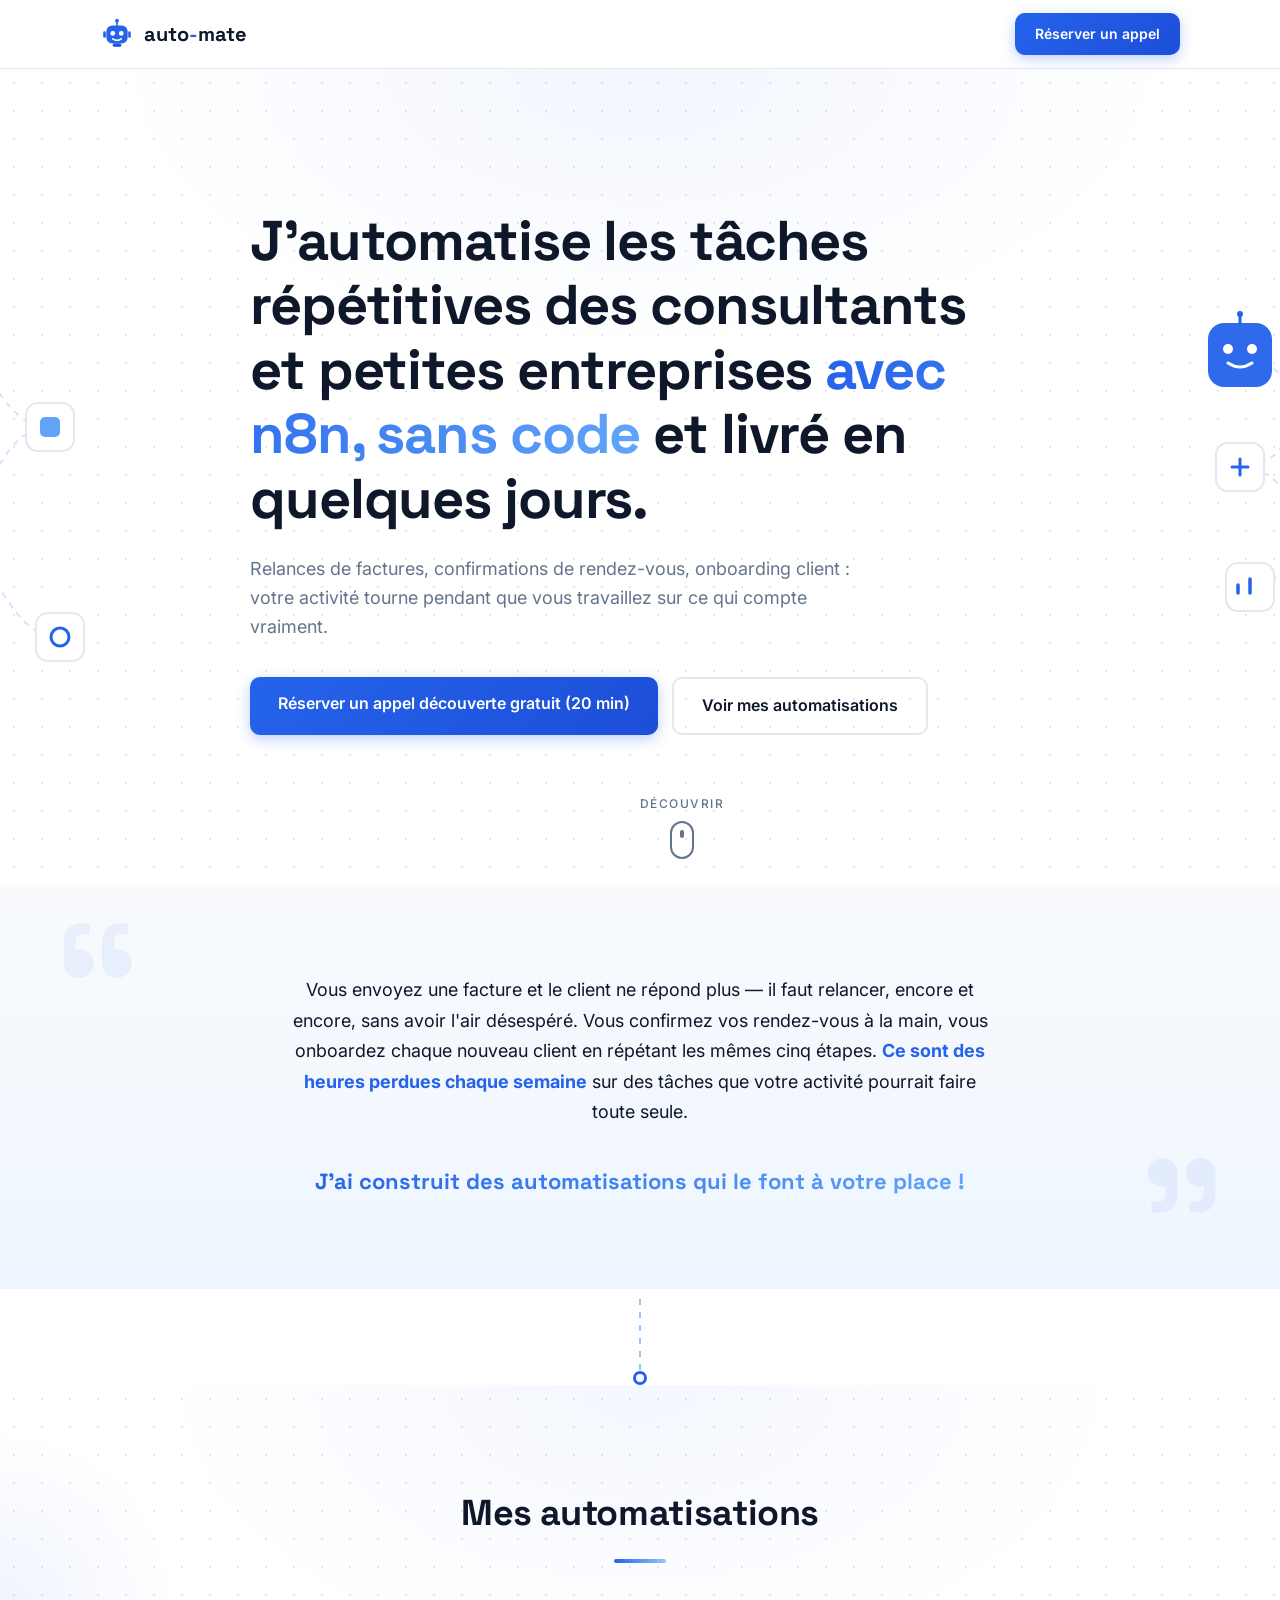
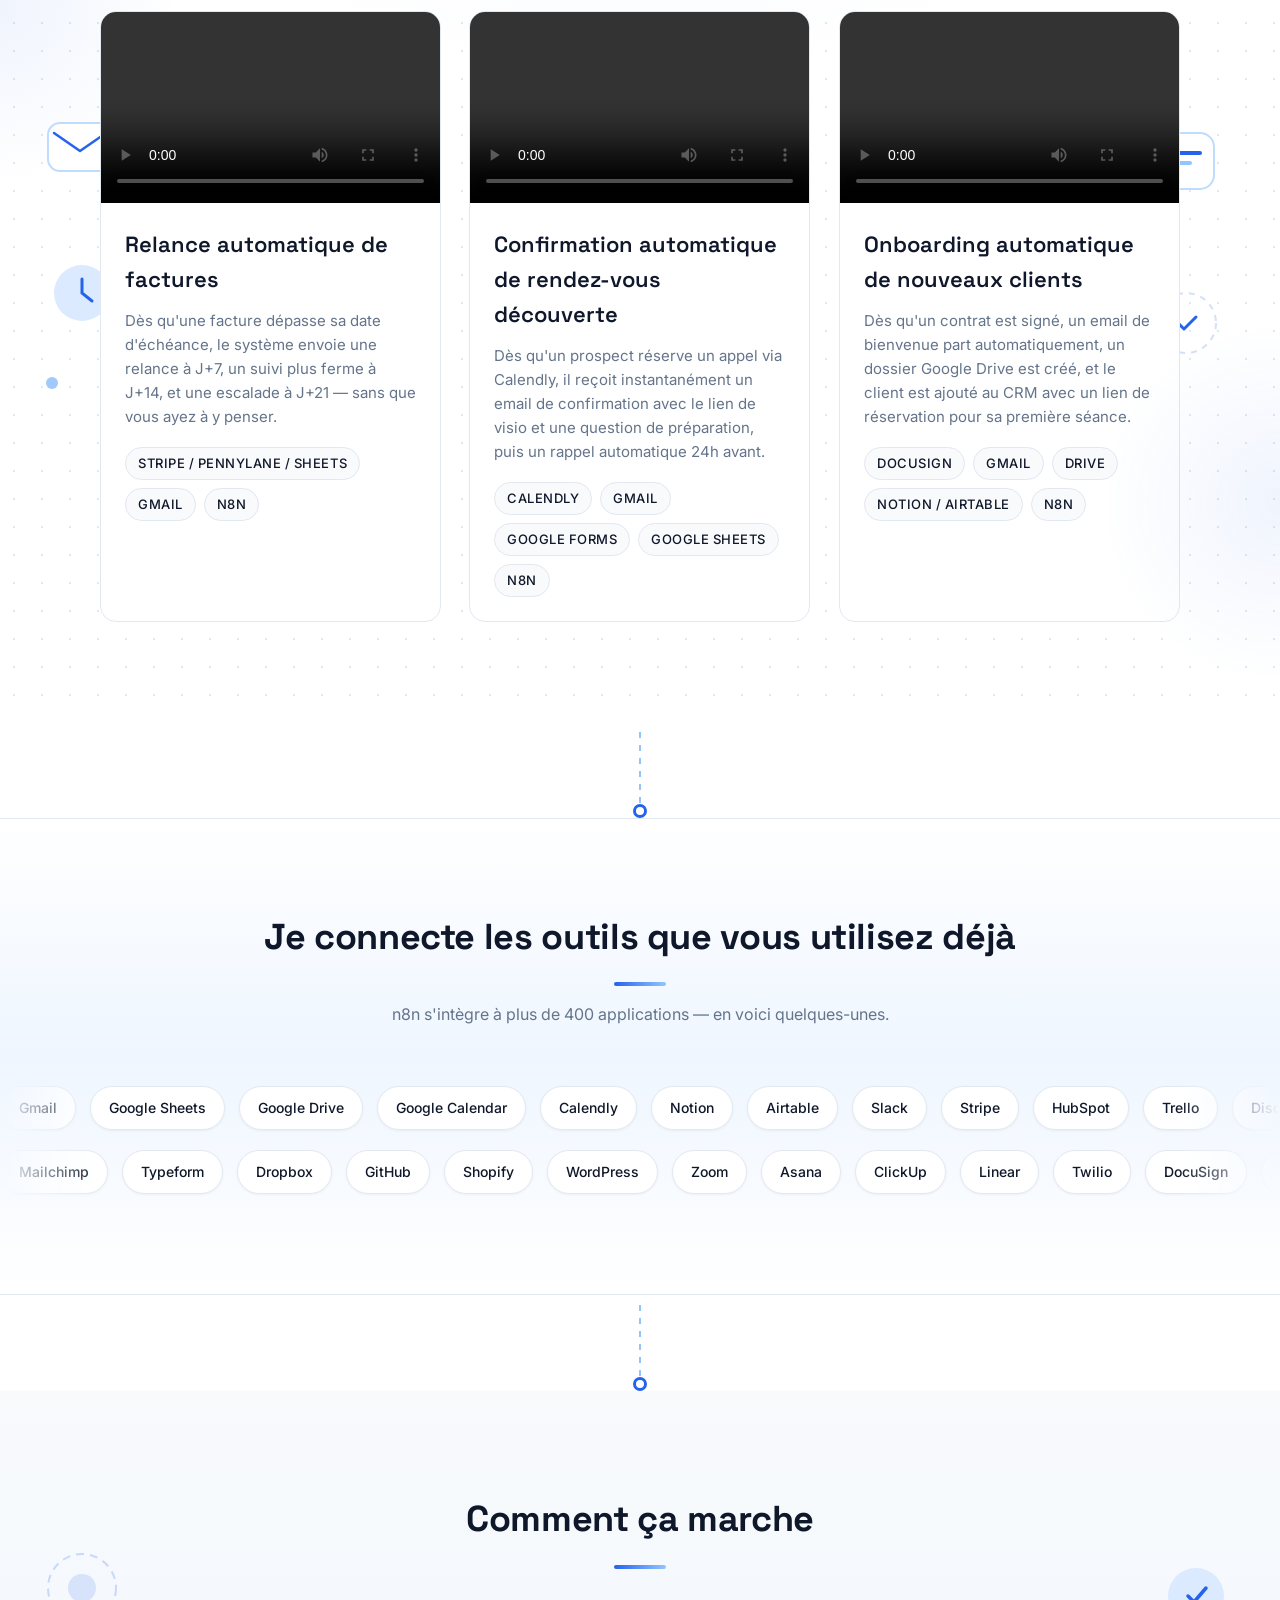
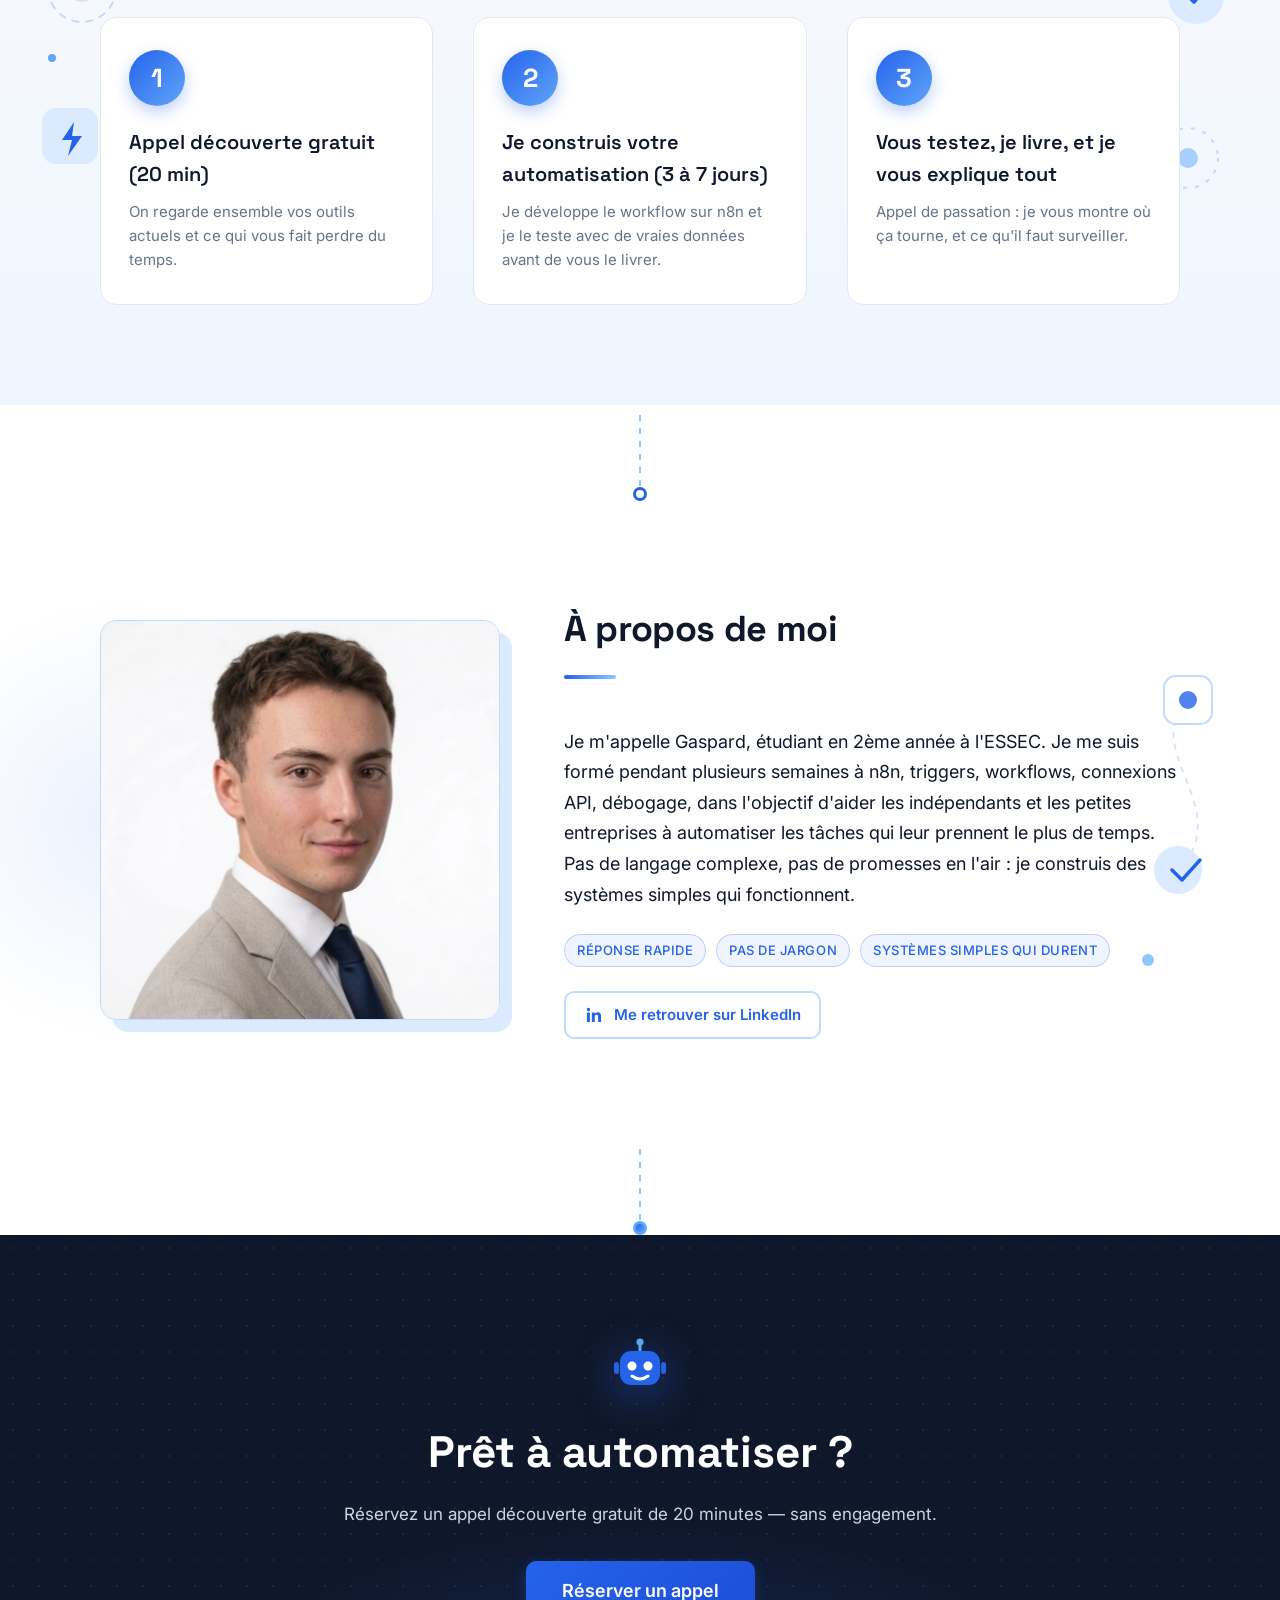
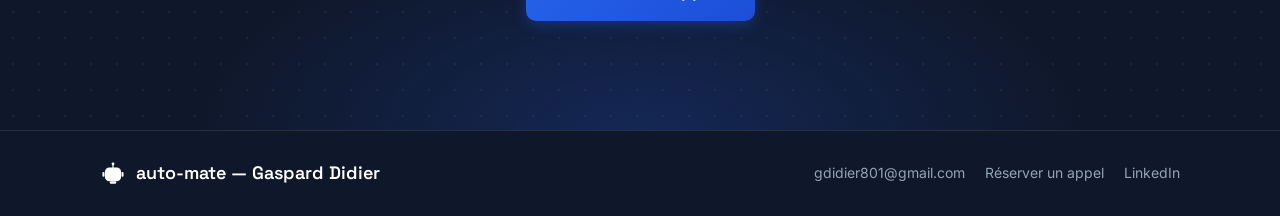
==== index.html @ 10918601 "Ajout photo de profil + activation du lien LinkedIn - Photo À propos : portrait converti en photo.jp" ====
<!DOCTYPE html>
<html lang="fr">
<head>
  <meta charset="UTF-8">
  <meta name="viewport" content="width=device-width, initial-scale=1.0">
  <title>Gaspard Didier — Automatisation n8n pour consultants et coachs indépendants</title>
  <meta name="description" content="J'automatise les tâches répétitives des consultants et coachs indépendants — avec n8n, sans code, livré en quelques jours.">

  <!-- Favicon : initiales GD sur fond bleu (SVG inline, remplacer par le vrai logo plus tard) -->
  <link rel="icon" href="assets/images/favicon.svg" type="image/svg+xml">

  <!-- Google Fonts : Space Grotesk (titres) + Inter (texte) -->
  <link rel="preconnect" href="https://fonts.googleapis.com">
  <link rel="preconnect" href="https://fonts.gstatic.com" crossorigin>
  <link href="https://fonts.googleapis.com/css2?family=Inter:wght@400;500;600&family=Space+Grotesk:wght@600;700&display=swap" rel="stylesheet">

  <link rel="stylesheet" href="css/style.css">
</head>
<body>

  <!-- Barre de progression du scroll -->
  <div class="scroll-progress" aria-hidden="true"></div>

  <!-- ===== NAV ===== -->
  <header class="nav">
    <div class="container nav__inner">
      <a href="#hero" class="nav__brand">
        <img src="assets/images/logo.svg" alt="" class="nav__logo" width="34" height="34">
        <span>auto<span class="accent">-</span>mate</span>
      </a>
      <a href="https://cal.com/gaspard-didier-aiuucr/appel-de-decouverte" class="btn btn--primary btn--small" target="_blank" rel="noopener">Réserver un appel</a>
    </div>
  </header>

  <main>
    <!-- ===== SECTION 1 — HERO ===== -->
    <section class="hero" id="hero">

      <!-- Décor latéral gauche : nœuds de workflow façon n8n -->
      <svg class="hero__decor hero__decor--left" viewBox="0 0 220 420" fill="none" aria-hidden="true">
        <path d="M40 60 C 110 60, 110 160, 170 160" stroke="#2563EB" stroke-opacity="0.18" stroke-width="2" stroke-dasharray="6 6" class="flow-line"/>
        <path d="M170 160 C 110 160, 110 270, 50 270" stroke="#2563EB" stroke-opacity="0.18" stroke-width="2" stroke-dasharray="6 6" class="flow-line"/>
        <path d="M50 270 C 120 270, 120 370, 180 370" stroke="#2563EB" stroke-opacity="0.18" stroke-width="2" stroke-dasharray="6 6" class="flow-line"/>
        <g class="float-slow"><rect x="16" y="36" width="48" height="48" rx="12" fill="#FFFFFF" stroke="#E2E8F0" stroke-width="2"/><circle cx="40" cy="60" r="9" fill="#2563EB" fill-opacity="0.85"/></g>
        <g class="float-mid"><rect x="146" y="136" width="48" height="48" rx="12" fill="#FFFFFF" stroke="#E2E8F0" stroke-width="2"/><rect x="160" y="150" width="20" height="20" rx="5" fill="#60A5FA"/></g>
        <g class="float-slow"><rect x="26" y="246" width="48" height="48" rx="12" fill="#FFFFFF" stroke="#E2E8F0" stroke-width="2"/><path d="M41 270 l7 7 l11 -13" stroke="#2563EB" stroke-width="3.5" stroke-linecap="round" stroke-linejoin="round" fill="none"/></g>
        <g class="float-mid"><rect x="156" y="346" width="48" height="48" rx="12" fill="#FFFFFF" stroke="#E2E8F0" stroke-width="2"/><circle cx="180" cy="370" r="9" fill="none" stroke="#2563EB" stroke-width="3"/></g>
      </svg>

      <!-- Décor latéral droit : robot + nœuds -->
      <svg class="hero__decor hero__decor--right" viewBox="0 0 220 420" fill="none" aria-hidden="true">
        <path d="M60 90 C 130 90, 130 200, 60 200" stroke="#2563EB" stroke-opacity="0.18" stroke-width="2" stroke-dasharray="6 6" class="flow-line"/>
        <path d="M60 200 C 130 200, 130 320, 70 320" stroke="#2563EB" stroke-opacity="0.18" stroke-width="2" stroke-dasharray="6 6" class="flow-line"/>
        <g class="float-mid">
          <rect x="28" y="56" width="64" height="64" rx="16" fill="#2563EB" fill-opacity="0.95"/>
          <line x1="60" y1="50" x2="60" y2="56" stroke="#2563EB" stroke-width="3" stroke-linecap="round"/>
          <circle cx="60" cy="47" r="3" fill="#2563EB"/>
          <circle cx="48" cy="82" r="5" fill="#FFFFFF"/>
          <circle cx="72" cy="82" r="5" fill="#FFFFFF"/>
          <path d="M48 96 Q60 104 72 96" stroke="#FFFFFF" stroke-width="3" stroke-linecap="round" fill="none"/>
        </g>
        <g class="float-slow"><rect x="36" y="176" width="48" height="48" rx="12" fill="#FFFFFF" stroke="#E2E8F0" stroke-width="2"/><path d="M52 200 h16 M60 192 v16" stroke="#2563EB" stroke-width="3" stroke-linecap="round"/></g>
        <g class="float-mid"><rect x="46" y="296" width="48" height="48" rx="12" fill="#FFFFFF" stroke="#E2E8F0" stroke-width="2"/><path d="M58 326 v-8 m12 8 v-14" stroke="#2563EB" stroke-width="3.5" stroke-linecap="round"/></g>
      </svg>

      <div class="container hero__inner">
        <h1 class="hero__title reveal">J'automatise les tâches répétitives des consultants et petites entreprises <span class="accent">avec n8n, sans code</span> et livré en quelques jours.</h1>
        <p class="hero__subtitle reveal delay-1">Relances de factures, confirmations de rendez-vous, onboarding client : votre activité tourne pendant que vous travaillez sur ce qui compte vraiment.</p>
        <div class="hero__actions reveal delay-2">
          <a href="https://cal.com/gaspard-didier-aiuucr/appel-de-decouverte" class="btn btn--primary btn--shine" target="_blank" rel="noopener">Réserver un appel découverte gratuit (20 min)</a>
          <a href="#automatisations" class="btn btn--outline">Voir mes automatisations</a>
        </div>
      </div>

      <!-- Indicateur de scroll : invite à descendre -->
      <a href="#probleme" class="scroll-hint reveal delay-3" aria-label="Descendre">
        <span class="scroll-hint__text">Découvrir</span>
        <span class="scroll-hint__mouse"><span class="scroll-hint__wheel"></span></span>
      </a>
    </section>

    <!-- ===== SECTION 2 — LE PROBLÈME ===== -->
    <section class="problem" id="probleme">
      <div class="container">
        <p class="problem__text reveal">Vous envoyez une facture et le client ne répond plus — il faut relancer, encore et encore, sans avoir l'air désespéré. Vous confirmez vos rendez-vous à la main, vous onboardez chaque nouveau client en répétant les mêmes cinq étapes. <strong>Ce sont des heures perdues chaque semaine</strong> sur des tâches que votre activité pourrait faire toute seule.</p>
        <p class="problem__punch reveal delay-1">J'ai construit des automatisations qui le font à votre place !</p>
      </div>
    </section>

    <!-- Connecteur de parcours : fil animé entre les sections -->
    <div class="connector" aria-hidden="true">
      <span class="connector__line"></span>
      <span class="connector__node"></span>
    </div>

    <!-- ===== SECTION 3 — MES AUTOMATISATIONS ===== -->
    <section class="automations" id="automatisations">

      <!-- Décor latéral : enveloppe et horloge flottantes -->
      <svg class="side-decor side-decor--left" viewBox="0 0 160 360" fill="none" aria-hidden="true">
        <g class="float-slow">
          <rect x="36" y="50" width="64" height="48" rx="12" fill="#FFFFFF" stroke="#BFDBFE" stroke-width="2"/>
          <path d="M42 60 l26 18 26 -18" stroke="#2563EB" stroke-width="2.5" stroke-linecap="round" stroke-linejoin="round" fill="none"/>
        </g>
        <g class="float-mid">
          <circle cx="70" cy="220" r="28" fill="#DBEAFE"/>
          <path d="M70 206 v14 l10 8" stroke="#2563EB" stroke-width="3" stroke-linecap="round" fill="none"/>
        </g>
        <circle cx="120" cy="140" r="5" fill="#93C5FD" class="float-mid"/>
        <circle cx="40" cy="310" r="6" fill="#60A5FA" fill-opacity="0.6" class="float-slow"/>
      </svg>
      <svg class="side-decor side-decor--right" viewBox="0 0 160 360" fill="none" aria-hidden="true">
        <g class="float-mid">
          <rect x="50" y="60" width="56" height="56" rx="14" fill="#FFFFFF" stroke="#BFDBFE" stroke-width="2"/>
          <rect x="62" y="78" width="32" height="4" rx="2" fill="#2563EB"/>
          <rect x="62" y="88" width="22" height="4" rx="2" fill="#93C5FD"/>
        </g>
        <g class="float-slow">
          <circle cx="78" cy="250" r="30" stroke="#2563EB" stroke-opacity="0.2" stroke-width="2" stroke-dasharray="6 6"/>
          <path d="M70 250 l6 6 l12 -12" stroke="#2563EB" stroke-width="3" stroke-linecap="round" stroke-linejoin="round" fill="none"/>
        </g>
        <circle cx="40" cy="150" r="4" fill="#60A5FA" class="float-slow"/>
      </svg>

      <div class="container">
        <h2 class="section-title reveal">Mes automatisations</h2>
        <div class="cards">

          <article class="card reveal">
            <!-- PLACEHOLDER VIDÉO : remplacer facture-relance.mp4 par ta vraie vidéo (export CapCut compressé, < 50 Mo) -->
            <video class="card__video" controls preload="metadata" playsinline>
              <source src="assets/videos/facture-relance.mp4" type="video/mp4">
              Votre navigateur ne supporte pas la vidéo.
            </video>
            <div class="card__body">
              <h3 class="card__title">Relance automatique de factures</h3>
              <p class="card__desc">Dès qu'une facture dépasse sa date d'échéance, le système envoie une relance à J+7, un suivi plus ferme à J+14, et une escalade à J+21 — sans que vous ayez à y penser.</p>
              <div class="card__badges">
                <span class="badge">Stripe / Pennylane / Sheets</span>
                <span class="badge">Gmail</span>
                <span class="badge">n8n</span>
              </div>
            </div>
          </article>

          <article class="card reveal">
            <!-- PLACEHOLDER VIDÉO : remplacer rdv-confirmation.mp4 par ta vraie vidéo -->
            <video class="card__video" controls preload="metadata" playsinline>
              <source src="assets/videos/rdv-confirmation.mp4" type="video/mp4">
              Votre navigateur ne supporte pas la vidéo.
            </video>
            <div class="card__body">
              <h3 class="card__title">Confirmation automatique de rendez-vous découverte</h3>
              <p class="card__desc">Dès qu'un prospect réserve un appel via Calendly, il reçoit instantanément un email de confirmation avec le lien de visio et une question de préparation, puis un rappel automatique 24h avant.</p>
              <div class="card__badges">
                <span class="badge">Calendly</span>
                <span class="badge">Gmail</span>
                <span class="badge">Google Forms</span>
                <span class="badge">Google Sheets</span>
                <span class="badge">n8n</span>
              </div>
            </div>
          </article>

          <article class="card reveal">
            <!-- PLACEHOLDER VIDÉO : remplacer onboarding.mp4 par ta vraie vidéo -->
            <video class="card__video" controls preload="metadata" playsinline>
              <source src="assets/videos/onboarding.mp4" type="video/mp4">
              Votre navigateur ne supporte pas la vidéo.
            </video>
            <div class="card__body">
              <h3 class="card__title">Onboarding automatique de nouveaux clients</h3>
              <p class="card__desc">Dès qu'un contrat est signé, un email de bienvenue part automatiquement, un dossier Google Drive est créé, et le client est ajouté au CRM avec un lien de réservation pour sa première séance.</p>
              <div class="card__badges">
                <span class="badge">Docusign</span>
                <span class="badge">Gmail</span>
                <span class="badge">Drive</span>
                <span class="badge">Notion / Airtable</span>
                <span class="badge">n8n</span>
              </div>
            </div>
          </article>

        </div>
      </div>
    </section>

    <div class="connector" aria-hidden="true">
      <span class="connector__line"></span>
      <span class="connector__node"></span>
    </div>

    <!-- ===== INTÉGRATIONS — marquee défilant des connexions n8n ===== -->
    <section class="integrations" id="integrations">
      <div class="container">
        <h2 class="section-title reveal">Je connecte les outils que vous utilisez déjà</h2>
        <p class="integrations__sub reveal">n8n s'intègre à plus de 400 applications — en voici quelques-unes.</p>
      </div>
      <div class="marquee reveal" aria-hidden="true">
        <div class="marquee__track">
          <!-- Liste dupliquée 2x pour la boucle infinie -->
          <span class="badge badge--app"><img src="https://cdn.simpleicons.org/gmail" alt="" loading="lazy" onerror="this.remove()">Gmail</span>
          <span class="badge badge--app"><img src="https://cdn.simpleicons.org/googlesheets" alt="" loading="lazy" onerror="this.remove()">Google Sheets</span>
          <span class="badge badge--app"><img src="https://cdn.simpleicons.org/googledrive" alt="" loading="lazy" onerror="this.remove()">Google Drive</span>
          <span class="badge badge--app"><img src="https://cdn.simpleicons.org/googlecalendar" alt="" loading="lazy" onerror="this.remove()">Google Calendar</span>
          <span class="badge badge--app"><img src="https://cdn.simpleicons.org/calendly" alt="" loading="lazy" onerror="this.remove()">Calendly</span>
          <span class="badge badge--app"><img src="https://cdn.simpleicons.org/notion" alt="" loading="lazy" onerror="this.remove()">Notion</span>
          <span class="badge badge--app"><img src="https://cdn.simpleicons.org/airtable" alt="" loading="lazy" onerror="this.remove()">Airtable</span>
          <span class="badge badge--app"><img src="https://cdn.simpleicons.org/slack" alt="" loading="lazy" onerror="this.remove()">Slack</span>
          <span class="badge badge--app"><img src="https://cdn.simpleicons.org/stripe" alt="" loading="lazy" onerror="this.remove()">Stripe</span>
          <span class="badge badge--app"><img src="https://cdn.simpleicons.org/hubspot" alt="" loading="lazy" onerror="this.remove()">HubSpot</span>
          <span class="badge badge--app"><img src="https://cdn.simpleicons.org/trello" alt="" loading="lazy" onerror="this.remove()">Trello</span>
          <span class="badge badge--app"><img src="https://cdn.simpleicons.org/discord" alt="" loading="lazy" onerror="this.remove()">Discord</span>
          <span class="badge badge--app"><img src="https://cdn.simpleicons.org/telegram" alt="" loading="lazy" onerror="this.remove()">Telegram</span>
          <span class="badge badge--app"><img src="https://cdn.simpleicons.org/whatsapp" alt="" loading="lazy" onerror="this.remove()">WhatsApp</span>
          <span class="badge badge--app"><img src="https://cdn.simpleicons.org/openai" alt="" loading="lazy" onerror="this.remove()">OpenAI</span>
          <span class="badge badge--app"><img src="https://cdn.simpleicons.org/gmail" alt="" loading="lazy" onerror="this.remove()">Gmail</span>
          <span class="badge badge--app"><img src="https://cdn.simpleicons.org/googlesheets" alt="" loading="lazy" onerror="this.remove()">Google Sheets</span>
          <span class="badge badge--app"><img src="https://cdn.simpleicons.org/googledrive" alt="" loading="lazy" onerror="this.remove()">Google Drive</span>
          <span class="badge badge--app"><img src="https://cdn.simpleicons.org/googlecalendar" alt="" loading="lazy" onerror="this.remove()">Google Calendar</span>
          <span class="badge badge--app"><img src="https://cdn.simpleicons.org/calendly" alt="" loading="lazy" onerror="this.remove()">Calendly</span>
          <span class="badge badge--app"><img src="https://cdn.simpleicons.org/notion" alt="" loading="lazy" onerror="this.remove()">Notion</span>
          <span class="badge badge--app"><img src="https://cdn.simpleicons.org/airtable" alt="" loading="lazy" onerror="this.remove()">Airtable</span>
          <span class="badge badge--app"><img src="https://cdn.simpleicons.org/slack" alt="" loading="lazy" onerror="this.remove()">Slack</span>
          <span class="badge badge--app"><img src="https://cdn.simpleicons.org/stripe" alt="" loading="lazy" onerror="this.remove()">Stripe</span>
          <span class="badge badge--app"><img src="https://cdn.simpleicons.org/hubspot" alt="" loading="lazy" onerror="this.remove()">HubSpot</span>
          <span class="badge badge--app"><img src="https://cdn.simpleicons.org/trello" alt="" loading="lazy" onerror="this.remove()">Trello</span>
          <span class="badge badge--app"><img src="https://cdn.simpleicons.org/discord" alt="" loading="lazy" onerror="this.remove()">Discord</span>
          <span class="badge badge--app"><img src="https://cdn.simpleicons.org/telegram" alt="" loading="lazy" onerror="this.remove()">Telegram</span>
          <span class="badge badge--app"><img src="https://cdn.simpleicons.org/whatsapp" alt="" loading="lazy" onerror="this.remove()">WhatsApp</span>
          <span class="badge badge--app"><img src="https://cdn.simpleicons.org/openai" alt="" loading="lazy" onerror="this.remove()">OpenAI</span>
        </div>
      </div>
      <div class="marquee marquee--reverse reveal" aria-hidden="true">
        <div class="marquee__track">
          <span class="badge badge--app"><img src="https://cdn.simpleicons.org/mailchimp" alt="" loading="lazy" onerror="this.remove()">Mailchimp</span>
          <span class="badge badge--app"><img src="https://cdn.simpleicons.org/typeform" alt="" loading="lazy" onerror="this.remove()">Typeform</span>
          <span class="badge badge--app"><img src="https://cdn.simpleicons.org/dropbox" alt="" loading="lazy" onerror="this.remove()">Dropbox</span>
          <span class="badge badge--app"><img src="https://cdn.simpleicons.org/github" alt="" loading="lazy" onerror="this.remove()">GitHub</span>
          <span class="badge badge--app"><img src="https://cdn.simpleicons.org/shopify" alt="" loading="lazy" onerror="this.remove()">Shopify</span>
          <span class="badge badge--app"><img src="https://cdn.simpleicons.org/wordpress" alt="" loading="lazy" onerror="this.remove()">WordPress</span>
          <span class="badge badge--app"><img src="https://cdn.simpleicons.org/zoom" alt="" loading="lazy" onerror="this.remove()">Zoom</span>
          <span class="badge badge--app"><img src="https://cdn.simpleicons.org/asana" alt="" loading="lazy" onerror="this.remove()">Asana</span>
          <span class="badge badge--app"><img src="https://cdn.simpleicons.org/clickup" alt="" loading="lazy" onerror="this.remove()">ClickUp</span>
          <span class="badge badge--app"><img src="https://cdn.simpleicons.org/linear" alt="" loading="lazy" onerror="this.remove()">Linear</span>
          <span class="badge badge--app"><img src="https://cdn.simpleicons.org/twilio" alt="" loading="lazy" onerror="this.remove()">Twilio</span>
          <span class="badge badge--app"><img src="https://cdn.simpleicons.org/docusign" alt="" loading="lazy" onerror="this.remove()">DocuSign</span>
          <span class="badge badge--app"><img src="https://cdn.simpleicons.org/webflow" alt="" loading="lazy" onerror="this.remove()">Webflow</span>
          <span class="badge badge--app"><img src="https://cdn.simpleicons.org/zapier" alt="" loading="lazy" onerror="this.remove()">Zapier</span>
          <span class="badge badge--app"><img src="https://cdn.simpleicons.org/n8n" alt="" loading="lazy" onerror="this.remove()">n8n</span>
          <span class="badge badge--app"><img src="https://cdn.simpleicons.org/mailchimp" alt="" loading="lazy" onerror="this.remove()">Mailchimp</span>
          <span class="badge badge--app"><img src="https://cdn.simpleicons.org/typeform" alt="" loading="lazy" onerror="this.remove()">Typeform</span>
          <span class="badge badge--app"><img src="https://cdn.simpleicons.org/dropbox" alt="" loading="lazy" onerror="this.remove()">Dropbox</span>
          <span class="badge badge--app"><img src="https://cdn.simpleicons.org/github" alt="" loading="lazy" onerror="this.remove()">GitHub</span>
          <span class="badge badge--app"><img src="https://cdn.simpleicons.org/shopify" alt="" loading="lazy" onerror="this.remove()">Shopify</span>
          <span class="badge badge--app"><img src="https://cdn.simpleicons.org/wordpress" alt="" loading="lazy" onerror="this.remove()">WordPress</span>
          <span class="badge badge--app"><img src="https://cdn.simpleicons.org/zoom" alt="" loading="lazy" onerror="this.remove()">Zoom</span>
          <span class="badge badge--app"><img src="https://cdn.simpleicons.org/asana" alt="" loading="lazy" onerror="this.remove()">Asana</span>
          <span class="badge badge--app"><img src="https://cdn.simpleicons.org/clickup" alt="" loading="lazy" onerror="this.remove()">ClickUp</span>
          <span class="badge badge--app"><img src="https://cdn.simpleicons.org/linear" alt="" loading="lazy" onerror="this.remove()">Linear</span>
          <span class="badge badge--app"><img src="https://cdn.simpleicons.org/twilio" alt="" loading="lazy" onerror="this.remove()">Twilio</span>
          <span class="badge badge--app"><img src="https://cdn.simpleicons.org/docusign" alt="" loading="lazy" onerror="this.remove()">DocuSign</span>
          <span class="badge badge--app"><img src="https://cdn.simpleicons.org/webflow" alt="" loading="lazy" onerror="this.remove()">Webflow</span>
          <span class="badge badge--app"><img src="https://cdn.simpleicons.org/zapier" alt="" loading="lazy" onerror="this.remove()">Zapier</span>
          <span class="badge badge--app"><img src="https://cdn.simpleicons.org/n8n" alt="" loading="lazy" onerror="this.remove()">n8n</span>
        </div>
      </div>
    </section>

    <div class="connector" aria-hidden="true">
      <span class="connector__line"></span>
      <span class="connector__node"></span>
    </div>

    <!-- ===== SECTION 4 — COMMENT ÇA MARCHE ===== -->
    <section class="process" id="process">

      <!-- Décor latéral : engrenages et éclair flottants -->
      <svg class="side-decor side-decor--left" viewBox="0 0 160 360" fill="none" aria-hidden="true">
        <g class="float-slow">
          <circle cx="70" cy="70" r="34" stroke="#2563EB" stroke-opacity="0.22" stroke-width="2" stroke-dasharray="8 6"/>
          <circle cx="70" cy="70" r="14" fill="#2563EB" fill-opacity="0.14"/>
        </g>
        <g class="float-mid">
          <rect x="30" y="190" width="56" height="56" rx="14" fill="#DBEAFE"/>
          <path d="M62 204 l-12 18 h10 l-4 16 14 -20 h-10 z" fill="#2563EB"/>
        </g>
        <circle cx="120" cy="320" r="6" fill="#93C5FD" class="float-slow"/>
        <circle cx="40" cy="140" r="4" fill="#60A5FA" class="float-mid"/>
      </svg>
      <svg class="side-decor side-decor--right" viewBox="0 0 160 360" fill="none" aria-hidden="true">
        <g class="float-mid">
          <rect x="60" y="50" width="56" height="56" rx="28" fill="#DBEAFE"/>
          <path d="M80 78 l6 6 l12 -14" stroke="#2563EB" stroke-width="3.5" stroke-linecap="round" stroke-linejoin="round" fill="none"/>
        </g>
        <g class="float-slow">
          <circle cx="80" cy="240" r="30" stroke="#2563EB" stroke-opacity="0.22" stroke-width="2" stroke-dasharray="4 8"/>
          <circle cx="80" cy="240" r="10" fill="#60A5FA" fill-opacity="0.5"/>
        </g>
        <circle cx="40" cy="330" r="5" fill="#93C5FD" class="float-mid"/>
      </svg>

      <div class="container">
        <h2 class="section-title reveal">Comment ça marche</h2>
        <div class="steps">
          <div class="step reveal">
            <span class="step__number">1</span>
            <h3 class="step__title">Appel découverte gratuit (20 min)</h3>
            <p class="step__desc">On regarde ensemble vos outils actuels et ce qui vous fait perdre du temps.</p>
          </div>
          <div class="step reveal">
            <span class="step__number">2</span>
            <h3 class="step__title">Je construis votre automatisation (3 à 7 jours)</h3>
            <p class="step__desc">Je développe le workflow sur n8n et je le teste avec de vraies données avant de vous le livrer.</p>
          </div>
          <div class="step reveal">
            <span class="step__number">3</span>
            <h3 class="step__title">Vous testez, je livre, et je vous explique tout</h3>
            <p class="step__desc">Appel de passation : je vous montre où ça tourne, et ce qu'il faut surveiller.</p>
          </div>
        </div>
      </div>
    </section>

    <div class="connector" aria-hidden="true">
      <span class="connector__line"></span>
      <span class="connector__node"></span>
    </div>

    <!-- ===== SECTION 5 — À PROPOS ===== -->
    <section class="about" id="a-propos">

      <!-- Décor latéral : nœuds connectés -->
      <svg class="side-decor side-decor--right" viewBox="0 0 160 360" fill="none" aria-hidden="true">
        <path d="M80 60 C 30 110, 130 170, 70 230" stroke="#2563EB" stroke-opacity="0.18" stroke-width="2" stroke-dasharray="6 6" class="flow-line"/>
        <g class="float-slow"><rect x="56" y="36" width="48" height="48" rx="12" fill="#FFFFFF" stroke="#BFDBFE" stroke-width="2"/><circle cx="80" cy="60" r="9" fill="#2563EB" fill-opacity="0.8"/></g>
        <g class="float-mid"><rect x="46" y="206" width="48" height="48" rx="24" fill="#DBEAFE"/><path d="M62 230 h36 m-18 -18 v36" stroke="#2563EB" stroke-width="0" /><path d="M64 230 l10 10 l18 -20" stroke="#2563EB" stroke-width="3.5" stroke-linecap="round" stroke-linejoin="round" fill="none"/></g>
        <circle cx="40" cy="320" r="6" fill="#93C5FD" class="float-slow"/>
      </svg>

      <div class="container about__inner">
        <!-- PLACEHOLDER PHOTO : remplacer photo.jpg par ta vraie photo (carrée de préférence) -->
        <img class="about__photo reveal" src="assets/images/photo.jpg" alt="Photo de Gaspard Didier" width="400" height="400">
        <div class="about__content reveal">
          <h2 class="section-title section-title--left">À propos de moi</h2>
          <p class="about__text">Je m'appelle Gaspard, étudiant en 2ème année à l'ESSEC. Je me suis formé pendant plusieurs semaines à n8n, triggers, workflows, connexions API, débogage, dans l'objectif d'aider les indépendants et les petites entreprises à automatiser les tâches qui leur prennent le plus de temps. Pas de langage complexe, pas de promesses en l'air : je construis des systèmes simples qui fonctionnent.</p>
          <div class="about__principles">
            <span class="badge badge--principle">Réponse rapide</span>
            <span class="badge badge--principle">Pas de jargon</span>
            <span class="badge badge--principle">Systèmes simples qui durent</span>
          </div>
          <a href="https://www.linkedin.com/in/gaspard-didier-490bb827a/" class="about__linkedin" target="_blank" rel="noopener">
            <svg viewBox="0 0 24 24" width="20" height="20" fill="currentColor" aria-hidden="true"><path d="M20.45 20.45h-3.55v-5.57c0-1.33-.03-3.04-1.85-3.04-1.85 0-2.14 1.45-2.14 2.94v5.67H9.36V9h3.41v1.56h.05c.47-.9 1.63-1.85 3.36-1.85 3.6 0 4.27 2.37 4.27 5.45v6.29zM5.34 7.43a2.06 2.06 0 1 1 0-4.12 2.06 2.06 0 0 1 0 4.12zM7.12 20.45H3.56V9h3.56v11.45z"/></svg>
            Me retrouver sur LinkedIn
          </a>
        </div>
      </div>
    </section>

    <div class="connector connector--end" aria-hidden="true">
      <span class="connector__line"></span>
      <span class="connector__node connector__node--flag"></span>
    </div>

    <!-- ===== SECTION 6 — CTA FINAL ===== -->
    <section class="cta" id="contact">

      <!-- Robot mascotte flottant au-dessus du titre -->
      <svg class="cta__robot float-mid" viewBox="0 0 64 64" fill="none" aria-hidden="true">
        <line x1="32" y1="10" x2="32" y2="16" stroke="#60A5FA" stroke-width="3" stroke-linecap="round"/>
        <circle cx="32" cy="7" r="3.5" fill="#60A5FA"/>
        <rect x="12" y="16" width="40" height="34" rx="11" fill="#2563EB"/>
        <rect x="6" y="27" width="5" height="12" rx="2.5" fill="#2563EB"/>
        <rect x="53" y="27" width="5" height="12" rx="2.5" fill="#2563EB"/>
        <circle cx="24" cy="31" r="4.5" fill="#FFFFFF"/>
        <circle cx="40" cy="31" r="4.5" fill="#FFFFFF"/>
        <path d="M24 41 Q32 47 40 41" stroke="#FFFFFF" stroke-width="3" stroke-linecap="round" fill="none"/>
      </svg>

      <div class="container cta__inner reveal">
        <h2 class="cta__title">Prêt à automatiser ?</h2>
        <p class="cta__text">Réservez un appel découverte gratuit de 20 minutes — sans engagement.</p>
        <a href="https://cal.com/gaspard-didier-aiuucr/appel-de-decouverte" class="btn btn--primary btn--large btn--shine" target="_blank" rel="noopener">Réserver un appel</a>
      </div>
    </section>
  </main>

  <!-- ===== FOOTER ===== -->
  <footer class="footer">
    <div class="container footer__inner">
      <span class="footer__brand"><img src="assets/images/logo.svg" alt="" class="footer__logo" width="26" height="26"> auto-mate — Gaspard Didier</span>
      <div class="footer__links">
        <a href="mailto:gdidier801@gmail.com">gdidier801@gmail.com</a>
        <a href="https://cal.com/gaspard-didier-aiuucr/appel-de-decouverte" target="_blank" rel="noopener">Réserver un appel</a>
        <a href="https://www.linkedin.com/in/gaspard-didier-490bb827a/" target="_blank" rel="noopener">LinkedIn</a>
      </div>
    </div>
  </footer>

  <!-- ANALYTICS — GoatCounter (gratuit, respecte la vie privée).
       1. Crée un compte sur https://www.goatcounter.com (2 min)
       2. Remplace MONCOMPTE ci-dessous par le code de ton compte
       3. C'est tout. Stats visibles sur https://MONCOMPTE.goatcounter.com -->
  <script data-goatcounter="https://MONCOMPTE.goatcounter.com/count" async src="//gc.zgo.at/count.js"></script>

  <script src="js/main.js"></script>
</body>
</html>
---- css/style.css ----
/* ============================================
   Auto-mate — Gaspard Didier
   Palette & typo : voir Guidelines DA
   ============================================ */

:root {
  --bg: #FFFFFF;
  --bg-alt: #F8FAFC;
  --text: #0F172A;
  --text-muted: #64748B;
  --accent: #2563EB;
  --accent-hover: #1D4ED8;
  --border: #E2E8F0;
  --dark: #0F172A;
  /* Nuances de la palette (famille bleu Tailwind) */
  --blue-50: #EFF6FF;
  --blue-100: #DBEAFE;
  --blue-200: #BFDBFE;
  --blue-300: #93C5FD;
  --blue-400: #60A5FA;
  --blue-800: #1E40AF;

  --font-display: 'Space Grotesk', sans-serif;
  --font-body: 'Inter', sans-serif;

  --container: 1120px;
  --radius: 16px;
}

* { margin: 0; padding: 0; box-sizing: border-box; }

html { scroll-behavior: smooth; }

body {
  font-family: var(--font-body);
  font-size: 16px;
  line-height: 1.6;
  color: var(--text);
  background: var(--bg);
  -webkit-font-smoothing: antialiased;
}

img, video { max-width: 100%; display: block; }

.container {
  max-width: var(--container);
  margin: 0 auto;
  padding: 0 20px;
}

.accent { color: var(--accent); }

/* Accent du hero en dégradé de bleus */
.hero__title .accent {
  background: linear-gradient(90deg, var(--accent), var(--blue-400));
  -webkit-background-clip: text;
  background-clip: text;
  -webkit-text-fill-color: transparent;
}

/* ===== Boutons ===== */
.btn {
  display: inline-block;
  font-family: var(--font-body);
  font-weight: 600;
  font-size: 16px;
  padding: 14px 28px;
  border-radius: 10px;
  text-decoration: none;
  transition: all 0.2s ease;
  cursor: pointer;
}

.btn--primary {
  background: linear-gradient(135deg, var(--accent), var(--accent-hover));
  color: #fff;
  box-shadow: 0 4px 14px rgba(37, 99, 235, 0.3);
}
.btn--primary:hover {
  background: linear-gradient(135deg, var(--accent-hover), var(--blue-800));
  transform: scale(1.02) translateY(-1px);
  box-shadow: 0 10px 28px rgba(37, 99, 235, 0.4);
}

/* Effet "shine" : reflet qui traverse le bouton */
.btn--shine {
  position: relative;
  overflow: hidden;
}
.btn--shine::after {
  content: "";
  position: absolute;
  top: 0;
  left: -80%;
  width: 50%;
  height: 100%;
  background: linear-gradient(105deg, transparent, rgba(255, 255, 255, 0.35), transparent);
  transform: skewX(-20deg);
  animation: shine 4s ease-in-out infinite;
}
@keyframes shine {
  0%, 60% { left: -80%; }
  100% { left: 130%; }
}

.btn--outline {
  border: 2px solid var(--border);
  color: var(--text);
  background: transparent;
}
.btn--outline:hover {
  border-color: var(--accent);
  color: var(--accent);
  transform: scale(1.02);
}

.btn--small { padding: 10px 20px; font-size: 14px; }
.btn--large { padding: 16px 36px; font-size: 18px; }

/* ===== Barre de progression du scroll ===== */
.scroll-progress {
  position: fixed;
  top: 0;
  left: 0;
  height: 3px;
  width: 0;
  background: linear-gradient(90deg, var(--accent), #60A5FA);
  z-index: 200;
  transition: width 0.1s linear;
}

/* ===== Nav ===== */
.nav {
  position: sticky;
  top: 0;
  z-index: 100;
  background: rgba(255, 255, 255, 0.9);
  backdrop-filter: blur(8px);
  border-bottom: 1px solid var(--border);
  transition: box-shadow 0.3s ease;
}
/* Ombre portée dès qu'on scrolle (classe ajoutée en JS) */
.nav--scrolled {
  box-shadow: 0 6px 24px rgba(15, 23, 42, 0.07);
}
.nav__inner {
  display: flex;
  align-items: center;
  justify-content: space-between;
  height: 68px;
}
.nav__brand {
  display: flex;
  align-items: center;
  gap: 10px;
  font-family: var(--font-display);
  font-weight: 700;
  font-size: 20px;
  color: var(--text);
  text-decoration: none;
}
.nav__logo {
  width: 34px;
  height: 34px;
  transition: transform 0.3s ease;
}
.nav__brand:hover .nav__logo { transform: rotate(-8deg) scale(1.08); }

/* ===== Hero ===== */
.hero {
  position: relative;
  padding: 96px 0 110px;
  overflow: hidden;
  /* Halo bleu très léger derrière le titre + grille pointillée discrète */
  background:
    radial-gradient(ellipse 60% 50% at 50% 0%, rgba(37, 99, 235, 0.06), transparent 70%),
    radial-gradient(circle, var(--border) 1px, transparent 1px);
  background-size: auto, 28px 28px;
}
.hero__inner { position: relative; max-width: 820px; }

/* Décors latéraux : nœuds de workflow flottants (masqués en mobile) */
.hero__decor {
  display: none;
  position: absolute;
  top: 50%;
  width: 220px;
  height: 420px;
  transform: translateY(-50%);
  pointer-events: none;
}
.hero__decor--left { left: -20px; }
.hero__decor--right { right: -20px; }

.float-slow { animation: float 6s ease-in-out infinite; }
.float-mid { animation: float 4.5s ease-in-out 0.8s infinite; }
@keyframes float {
  0%, 100% { transform: translateY(0); }
  50% { transform: translateY(-10px); }
}

/* Lignes de connexion animées (pointillés qui défilent) */
.flow-line { animation: flow-dash 1.6s linear infinite; }
@keyframes flow-dash {
  to { stroke-dashoffset: -24; }
}

/* Décors latéraux génériques pour les sections basses */
.side-decor {
  display: none;
  position: absolute;
  top: 50%;
  width: 160px;
  height: 360px;
  transform: translateY(-50%);
  pointer-events: none;
}
.side-decor--left { left: 12px; }
.side-decor--right { right: 12px; }

/* Indicateur de scroll (souris animée) */
.scroll-hint {
  position: absolute;
  left: 50%;
  bottom: 26px;
  transform: translateX(-50%);
  display: flex;
  flex-direction: column;
  align-items: center;
  gap: 8px;
  text-decoration: none;
  color: var(--text-muted);
  transition: color 0.2s ease;
}
.scroll-hint:hover { color: var(--accent); }
.scroll-hint__text {
  font-size: 12px;
  text-transform: uppercase;
  letter-spacing: 0.12em;
  font-weight: 500;
}
.scroll-hint__mouse {
  width: 24px;
  height: 38px;
  border: 2px solid currentColor;
  border-radius: 14px;
  display: flex;
  justify-content: center;
  padding-top: 7px;
}
.scroll-hint__wheel {
  width: 4px;
  height: 8px;
  border-radius: 4px;
  background: currentColor;
  animation: wheel 1.6s ease-in-out infinite;
}
@keyframes wheel {
  0% { transform: translateY(0); opacity: 1; }
  60% { transform: translateY(10px); opacity: 0; }
  61% { transform: translateY(0); opacity: 0; }
  100% { opacity: 1; }
}

/* Délais d'apparition en cascade */
.delay-1 { transition-delay: 0.15s; }
.delay-2 { transition-delay: 0.3s; }
.delay-3 { transition-delay: 0.45s; }
.hero__title {
  font-family: var(--font-display);
  font-weight: 700;
  font-size: 32px;
  line-height: 1.15;
  letter-spacing: -0.02em;
}
.hero__subtitle {
  margin-top: 24px;
  font-size: 16px;
  color: var(--text-muted);
  max-width: 600px;
}
.hero__actions {
  margin-top: 36px;
  display: flex;
  flex-wrap: wrap;
  gap: 14px;
}

/* ===== Section 2 — Problème ===== */
.problem {
  position: relative;
  background: linear-gradient(180deg, var(--bg-alt) 0%, var(--blue-50) 100%);
  padding: 90px 0;
  overflow: hidden;
}
/* Grands guillemets décoratifs sur les côtés */
.problem::before,
.problem::after {
  font-family: var(--font-display);
  font-size: 220px;
  line-height: 1;
  color: rgba(37, 99, 235, 0.07);
  position: absolute;
  pointer-events: none;
}
.problem::before { content: "“"; top: 10px; left: 4vw; }
.problem::after { content: "”"; bottom: -60px; right: 4vw; }

/* Phrase d'accroche après le problème */
.problem__punch {
  margin: 36px auto 0;
  max-width: 700px;
  text-align: center;
  font-family: var(--font-display);
  font-weight: 700;
  font-size: 22px;
  background: linear-gradient(90deg, var(--accent), var(--blue-400));
  -webkit-background-clip: text;
  background-clip: text;
  -webkit-text-fill-color: transparent;
  color: var(--accent); /* fallback */
}
.problem__text {
  max-width: 700px;
  margin: 0 auto;
  text-align: center;
  font-size: 18px;
  line-height: 1.7;
  color: var(--text);
}
.problem__text strong { color: var(--accent); }

/* ===== Titres de section ===== */
.section-title {
  font-family: var(--font-display);
  font-weight: 700;
  font-size: 26px;
  text-align: center;
  margin-bottom: 48px;
  letter-spacing: -0.01em;
}
/* Petit trait dégradé sous chaque titre de section */
.section-title::after {
  content: "";
  display: block;
  width: 52px;
  height: 4px;
  border-radius: 4px;
  margin: 16px auto 0;
  background: linear-gradient(90deg, var(--accent), var(--blue-300));
}
.section-title--left { text-align: left; }
.section-title--left::after { margin-left: 0; }

/* ===== Connecteurs de parcours entre sections ===== */
.connector {
  display: flex;
  flex-direction: column;
  align-items: center;
  height: 96px;
  padding: 10px 0 0;
}
.connector__line {
  width: 2px;
  flex: 1;
  background: repeating-linear-gradient(180deg, var(--blue-300) 0 6px, transparent 6px 13px);
  animation: dash-down 1s linear infinite;
}
@keyframes dash-down {
  to { background-position: 0 13px; }
}
.connector__node {
  width: 14px;
  height: 14px;
  border-radius: 50%;
  border: 3px solid var(--accent);
  background: var(--bg);
  box-shadow: 0 0 0 0 rgba(37, 99, 235, 0.25);
  animation: node-pulse 2.4s ease-out infinite;
}
@keyframes node-pulse {
  0% { box-shadow: 0 0 0 0 rgba(37, 99, 235, 0.25); }
  60% { box-shadow: 0 0 0 12px rgba(37, 99, 235, 0); }
  100% { box-shadow: 0 0 0 0 rgba(37, 99, 235, 0); }
}
/* Dernier connecteur avant le CTA : nœud plein, objectif atteint */
.connector__node--flag {
  background: linear-gradient(135deg, var(--accent), var(--blue-400));
  border-color: var(--blue-400);
}

/* ===== Section 3 — Automatisations ===== */
.automations {
  position: relative;
  padding: 100px 0;
  overflow: hidden;
  /* Même ambiance que le hero : halo bleu + grille pointillée */
  background:
    radial-gradient(ellipse 55% 45% at 50% 0%, rgba(37, 99, 235, 0.05), transparent 70%),
    radial-gradient(circle, var(--border) 1px, transparent 1px);
  background-size: auto, 28px 28px;
}
/* Décor latéral : halos bleus très doux sur les côtés */
.automations::before,
.automations::after {
  content: "";
  position: absolute;
  width: 360px;
  height: 360px;
  border-radius: 50%;
  background: radial-gradient(circle, rgba(37, 99, 235, 0.07), transparent 70%);
  pointer-events: none;
}
.automations::before { top: 40px; left: -180px; }
.automations::after { bottom: 40px; right: -180px; }

.cards {
  display: grid;
  grid-template-columns: 1fr;
  gap: 28px;
}
.card {
  border: 1px solid var(--border);
  border-radius: var(--radius);
  overflow: hidden;
  background: var(--bg);
  transition: transform 0.25s ease, box-shadow 0.25s ease;
  will-change: transform;
}
.card:hover {
  box-shadow: 0 12px 32px rgba(15, 23, 42, 0.08);
}
.card__video {
  width: 100%;
  aspect-ratio: 16 / 9;
  /* Dégradé bleuté en attendant les vraies vidéos */
  background: linear-gradient(135deg, var(--blue-50), var(--blue-100));
  object-fit: cover;
}
.card:hover {
  border-color: var(--blue-200);
}
.card__body { padding: 24px; }
.card__title {
  font-family: var(--font-display);
  font-weight: 600;
  font-size: 20px;
  margin-bottom: 12px;
}
.card__desc {
  font-size: 15px;
  color: var(--text-muted);
  margin-bottom: 18px;
}
.card__badges {
  display: flex;
  flex-wrap: wrap;
  gap: 8px;
}
.badge {
  font-size: 13px;
  text-transform: uppercase;
  letter-spacing: 0.04em;
  font-weight: 500;
  background: var(--bg-alt);
  color: var(--text);
  border: 1px solid var(--border);
  border-radius: 999px;
  padding: 5px 12px;
  transition: transform 0.2s ease, border-color 0.2s ease, box-shadow 0.2s ease;
}
.badge:hover {
  transform: translateY(-2px);
  border-color: var(--blue-300);
  box-shadow: 0 4px 12px rgba(37, 99, 235, 0.12);
}

/* ===== Intégrations — marquee défilant ===== */
.integrations {
  padding: 90px 0;
  background: linear-gradient(180deg, var(--bg), var(--blue-50) 50%, var(--bg));
  border-top: 1px solid var(--border);
  border-bottom: 1px solid var(--border);
  overflow: hidden;
}
.integrations__sub {
  text-align: center;
  color: var(--text-muted);
  margin: -32px 0 48px;
  font-size: 16px;
}
.marquee {
  overflow: hidden;
  padding: 10px 0;
  /* Fondu sur les bords gauche/droit */
  -webkit-mask-image: linear-gradient(90deg, transparent, #000 8%, #000 92%, transparent);
  mask-image: linear-gradient(90deg, transparent, #000 8%, #000 92%, transparent);
}
.marquee__track {
  display: flex;
  gap: 14px;
  width: max-content;
  animation: marquee-scroll 38s linear infinite;
}
.marquee--reverse .marquee__track { animation-direction: reverse; }
.marquee:hover .marquee__track { animation-play-state: paused; }
@keyframes marquee-scroll {
  to { transform: translateX(-50%); }
}
.badge--app {
  display: inline-flex;
  align-items: center;
  gap: 9px;
  background: var(--bg);
  font-size: 14px;
  text-transform: none;
  letter-spacing: 0;
  font-weight: 500;
  padding: 10px 18px;
  white-space: nowrap;
  box-shadow: 0 1px 3px rgba(15, 23, 42, 0.05);
  transition: transform 0.2s ease, box-shadow 0.2s ease, border-color 0.2s ease;
}
.badge--app:hover {
  transform: translateY(-2px);
  border-color: var(--accent);
  box-shadow: 0 6px 16px rgba(37, 99, 235, 0.12);
}
.badge--app img { width: 18px; height: 18px; }

/* ===== Section 4 — Process ===== */
.process {
  position: relative;
  background: linear-gradient(180deg, var(--bg-alt), var(--blue-50));
  padding: 100px 0;
  overflow: hidden;
}
.steps {
  position: relative;
  display: grid;
  grid-template-columns: 1fr;
  gap: 40px;
}
.step {
  position: relative;
  background: var(--bg);
  border: 1px solid var(--border);
  border-radius: var(--radius);
  padding: 32px 28px;
  transition: transform 0.25s ease, box-shadow 0.25s ease, border-color 0.25s ease;
}
.step:hover {
  transform: translateY(-6px);
  border-color: var(--blue-200);
  box-shadow: 0 16px 36px rgba(37, 99, 235, 0.12);
}
.step__number {
  font-family: var(--font-display);
  font-weight: 700;
  font-size: 26px;
  color: #fff;
  line-height: 1;
  display: inline-flex;
  align-items: center;
  justify-content: center;
  width: 56px;
  height: 56px;
  border-radius: 50%;
  background: linear-gradient(135deg, var(--accent), var(--blue-400));
  box-shadow: 0 6px 16px rgba(37, 99, 235, 0.3);
  margin-bottom: 20px;
  transition: transform 0.25s ease, box-shadow 0.25s ease;
}
.step:hover .step__number {
  transform: rotate(-8deg) scale(1.1);
  box-shadow: 0 10px 24px rgba(37, 99, 235, 0.4);
}
.step__title {
  font-family: var(--font-display);
  font-weight: 600;
  font-size: 20px;
  margin-bottom: 10px;
}
.step__desc { color: var(--text-muted); font-size: 15px; }

/* ===== Section 5 — À propos ===== */
.about {
  position: relative;
  padding: 100px 0;
  overflow: hidden;
}
/* Halo doux derrière la photo */
.about::before {
  content: "";
  position: absolute;
  top: 50%;
  left: -120px;
  width: 480px;
  height: 480px;
  transform: translateY(-50%);
  border-radius: 50%;
  background: radial-gradient(circle, rgba(37, 99, 235, 0.09), transparent 65%);
  pointer-events: none;
}
.about__inner {
  position: relative;
  display: grid;
  grid-template-columns: 1fr;
  gap: 40px;
  align-items: center;
}
.about__photo {
  width: 100%;
  max-width: 400px;
  aspect-ratio: 1 / 1;
  object-fit: cover;
  object-position: center 22%; /* garde le visage bien cadré (photo portrait) */
  border-radius: var(--radius);
  background: linear-gradient(135deg, var(--blue-50), var(--blue-100));
  border: 1px solid var(--blue-200);
  box-shadow: 12px 12px 0 var(--blue-100);
  transition: transform 0.3s ease, box-shadow 0.3s ease;
}
.about__photo:hover {
  transform: translate(-4px, -4px);
  box-shadow: 16px 16px 0 var(--blue-200);
}
.about__linkedin {
  display: inline-flex;
  align-items: center;
  gap: 10px;
  margin-top: 24px;
  font-weight: 600;
  font-size: 15px;
  color: var(--accent);
  text-decoration: none;
  padding: 10px 18px;
  border: 2px solid var(--blue-200);
  border-radius: 10px;
  transition: all 0.2s ease;
}
.about__linkedin:hover {
  background: var(--accent);
  border-color: var(--accent);
  color: #fff;
  transform: translateY(-2px);
  box-shadow: 0 8px 20px rgba(37, 99, 235, 0.3);
}
.about__text { font-size: 16px; line-height: 1.7; }
.about__principles {
  margin-top: 24px;
  display: flex;
  flex-wrap: wrap;
  gap: 10px;
}
.badge--principle {
  background: rgba(37, 99, 235, 0.07);
  border-color: rgba(37, 99, 235, 0.25);
  color: var(--accent);
}
.badge--principle:hover {
  background: var(--accent);
  border-color: var(--accent);
  color: #fff;
  box-shadow: 0 6px 16px rgba(37, 99, 235, 0.3);
}

/* ===== Section 6 — CTA final ===== */
.cta {
  position: relative;
  background: var(--dark);
  padding: 100px 0;
  text-align: center;
  overflow: hidden;
}
/* Grille pointillée + halo bleu sur la bande sombre */
.cta::before {
  content: "";
  position: absolute;
  inset: 0;
  background:
    radial-gradient(ellipse 50% 60% at 50% 100%, rgba(37, 99, 235, 0.22), transparent 70%),
    radial-gradient(circle, rgba(255, 255, 255, 0.06) 1px, transparent 1px);
  background-size: auto, 26px 26px;
  pointer-events: none;
}
.cta__inner { position: relative; }
.cta__robot {
  position: relative;
  display: block;
  width: 64px;
  height: 64px;
  margin: 0 auto 18px;
  filter: drop-shadow(0 8px 20px rgba(37, 99, 235, 0.5));
}
.cta__title {
  font-family: var(--font-display);
  font-weight: 700;
  font-size: 32px;
  color: #fff;
  margin-bottom: 14px;
}
.cta__text {
  color: #CBD5E1;
  font-size: 17px;
  margin-bottom: 32px;
}

/* ===== Footer ===== */
.footer {
  background: var(--dark);
  border-top: 1px solid rgba(255, 255, 255, 0.1);
  padding: 28px 0;
}
.footer__inner {
  display: flex;
  flex-direction: column;
  gap: 14px;
  align-items: center;
}
.footer__brand {
  display: inline-flex;
  align-items: center;
  gap: 10px;
  font-family: var(--font-display);
  font-weight: 600;
  color: #fff;
}
.footer__logo {
  width: 26px;
  height: 26px;
  filter: brightness(0) invert(1); /* logo en blanc sur fond sombre */
}
.footer__links {
  display: flex;
  flex-wrap: wrap;
  gap: 20px;
  justify-content: center;
}
.footer__links a {
  position: relative;
  color: #94A3B8;
  text-decoration: none;
  font-size: 14px;
  transition: color 0.2s ease;
}
.footer__links a::after {
  content: "";
  position: absolute;
  left: 0;
  bottom: -3px;
  width: 0;
  height: 2px;
  border-radius: 2px;
  background: linear-gradient(90deg, var(--accent), var(--blue-400));
  transition: width 0.25s ease;
}
.footer__links a:hover { color: #fff; }
.footer__links a:hover::after { width: 100%; }

/* ===== Animations au scroll =====
   .reveal : état initial caché ; .reveal.visible : affiché.
   Géré par Intersection Observer dans js/main.js */
.reveal {
  opacity: 0;
  transform: translateY(20px);
  transition: opacity 0.6s ease, transform 0.6s ease;
}
.reveal.visible {
  opacity: 1;
  transform: translateY(0);
}

/* ===== Curseur personnalisé : flèche bleue (forme normale) =====
   Bleu ciel #0EA5E9 (distinct du bleu du site) + ombre bleu foncé.
   Curseur natif SVG : pas de JS, pas de latence, pas de traînée.
   Hotspot (4,3) = pointe de la flèche. */
body {
  cursor: url("../assets/images/cursor.svg") 4 3, auto;
}

/* Respecter la préférence "réduire les animations" */
@media (prefers-reduced-motion: reduce) {
  .reveal { opacity: 1; transform: none; transition: none; }
  html { scroll-behavior: auto; }
  .float-slow, .float-mid, .flow-line, .marquee__track,
  .btn--shine::after, .scroll-hint__wheel,
  .connector__line, .connector__node { animation: none; }
  .marquee__track { flex-wrap: wrap; justify-content: center; }
}

/* ===== Desktop ≥ 768px ===== */
@media (min-width: 768px) {
  body { font-size: 18px; }

  .hero { padding: 140px 0 150px; }
  .hero__title { font-size: 56px; }
  .hero__subtitle { font-size: 18px; }

  .section-title { font-size: 36px; }

  .cards { grid-template-columns: repeat(3, 1fr); }
  .card__title { font-size: 22px; }

  .steps { grid-template-columns: repeat(3, 1fr); }

  .about__inner { grid-template-columns: 400px 1fr; gap: 64px; }
  .about__text { font-size: 18px; }

  .cta__title { font-size: 44px; }

  .footer__inner { flex-direction: row; justify-content: space-between; }
}

/* ===== Très grand écran ≥ 1240px : décors latéraux visibles ===== */
@media (min-width: 1240px) {
  .hero__decor { display: block; }
  .hero__decor--left { left: calc(50% - 760px); }
  .hero__decor--right { right: calc(50% - 760px); }
  .side-decor { display: block; }
}
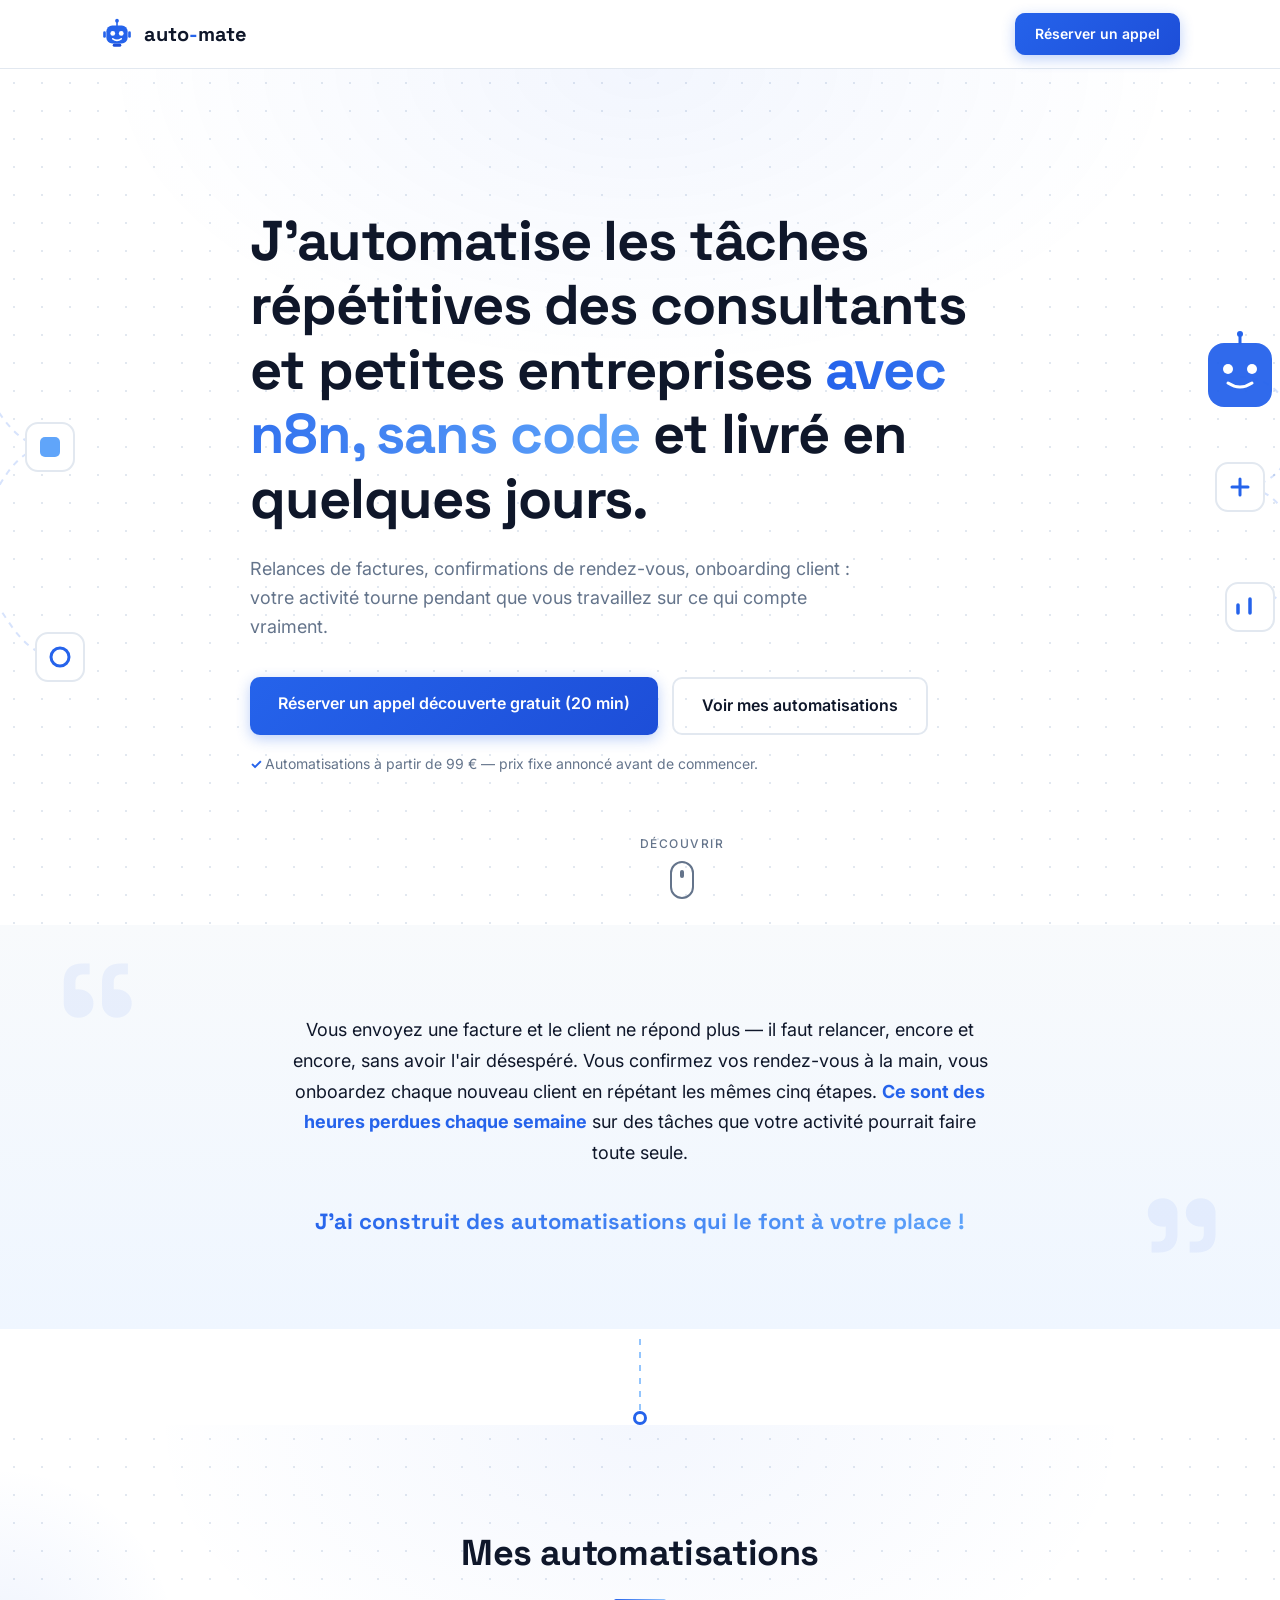
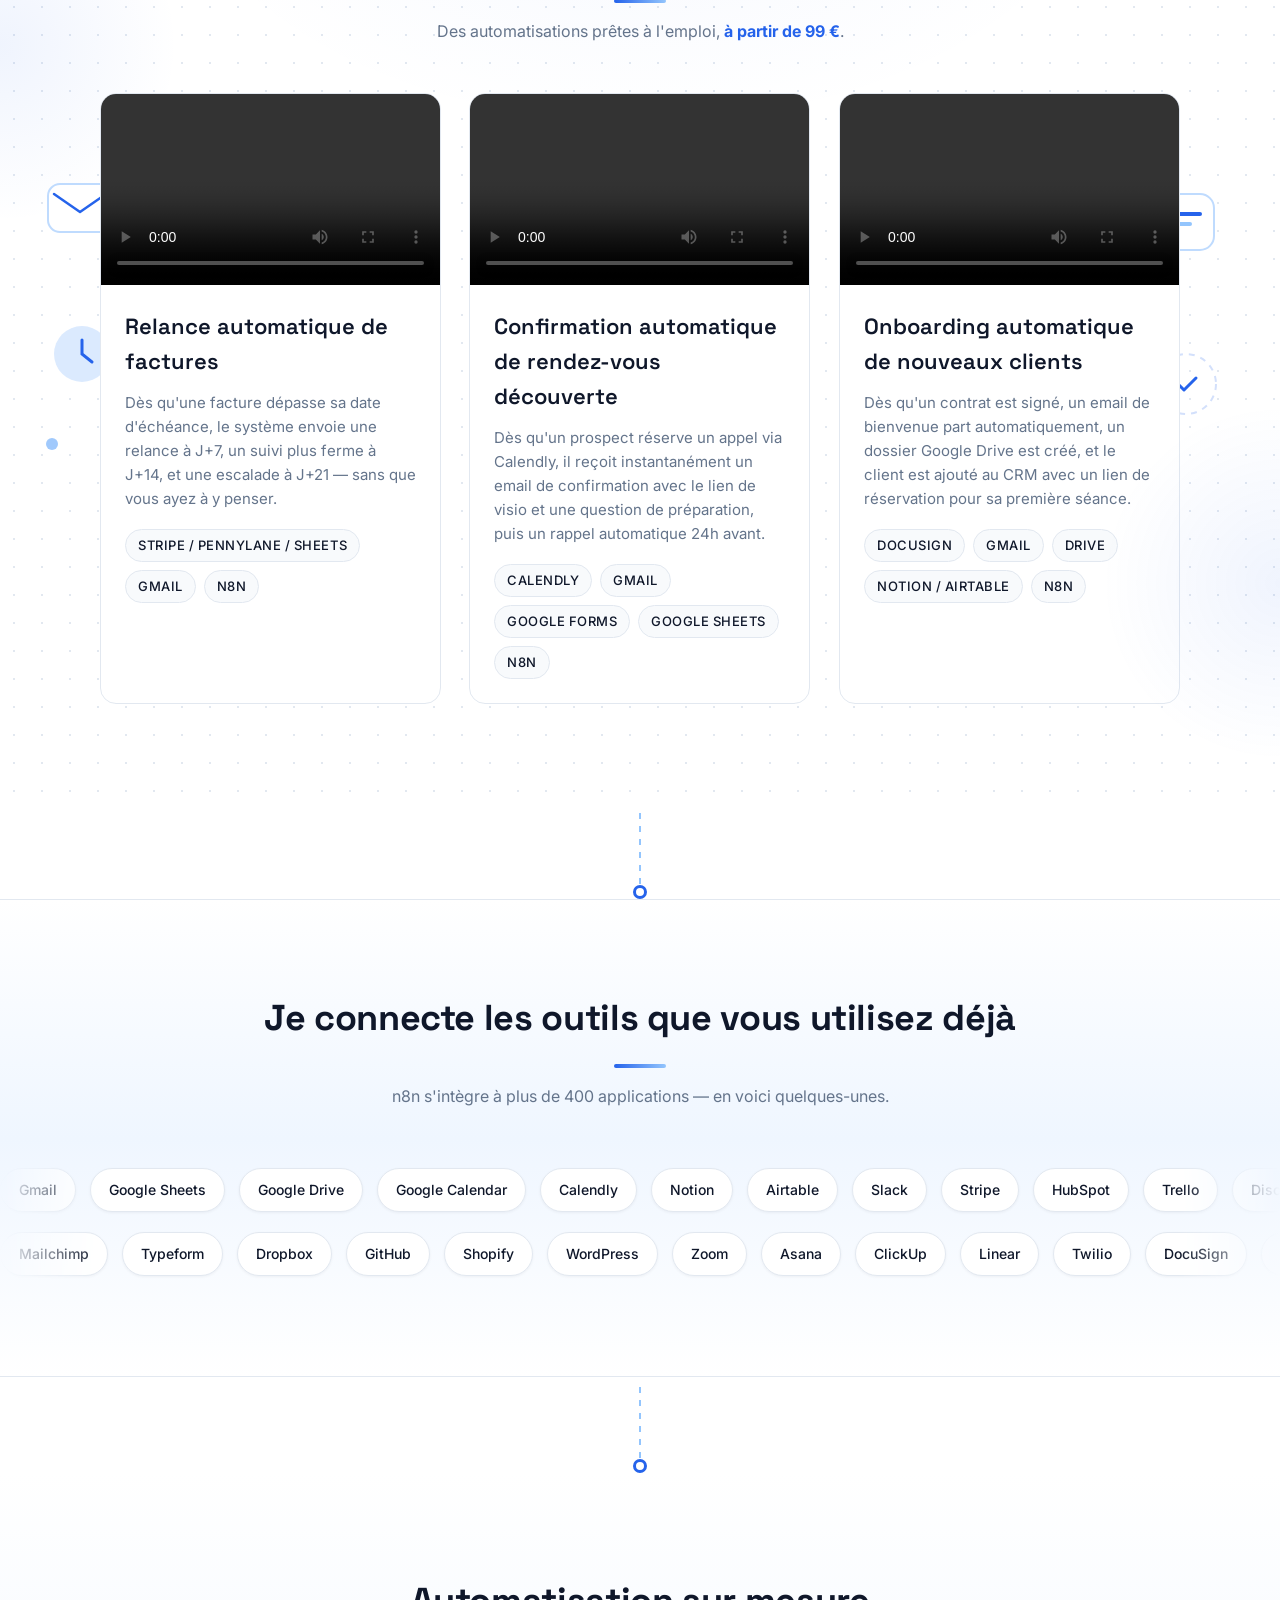
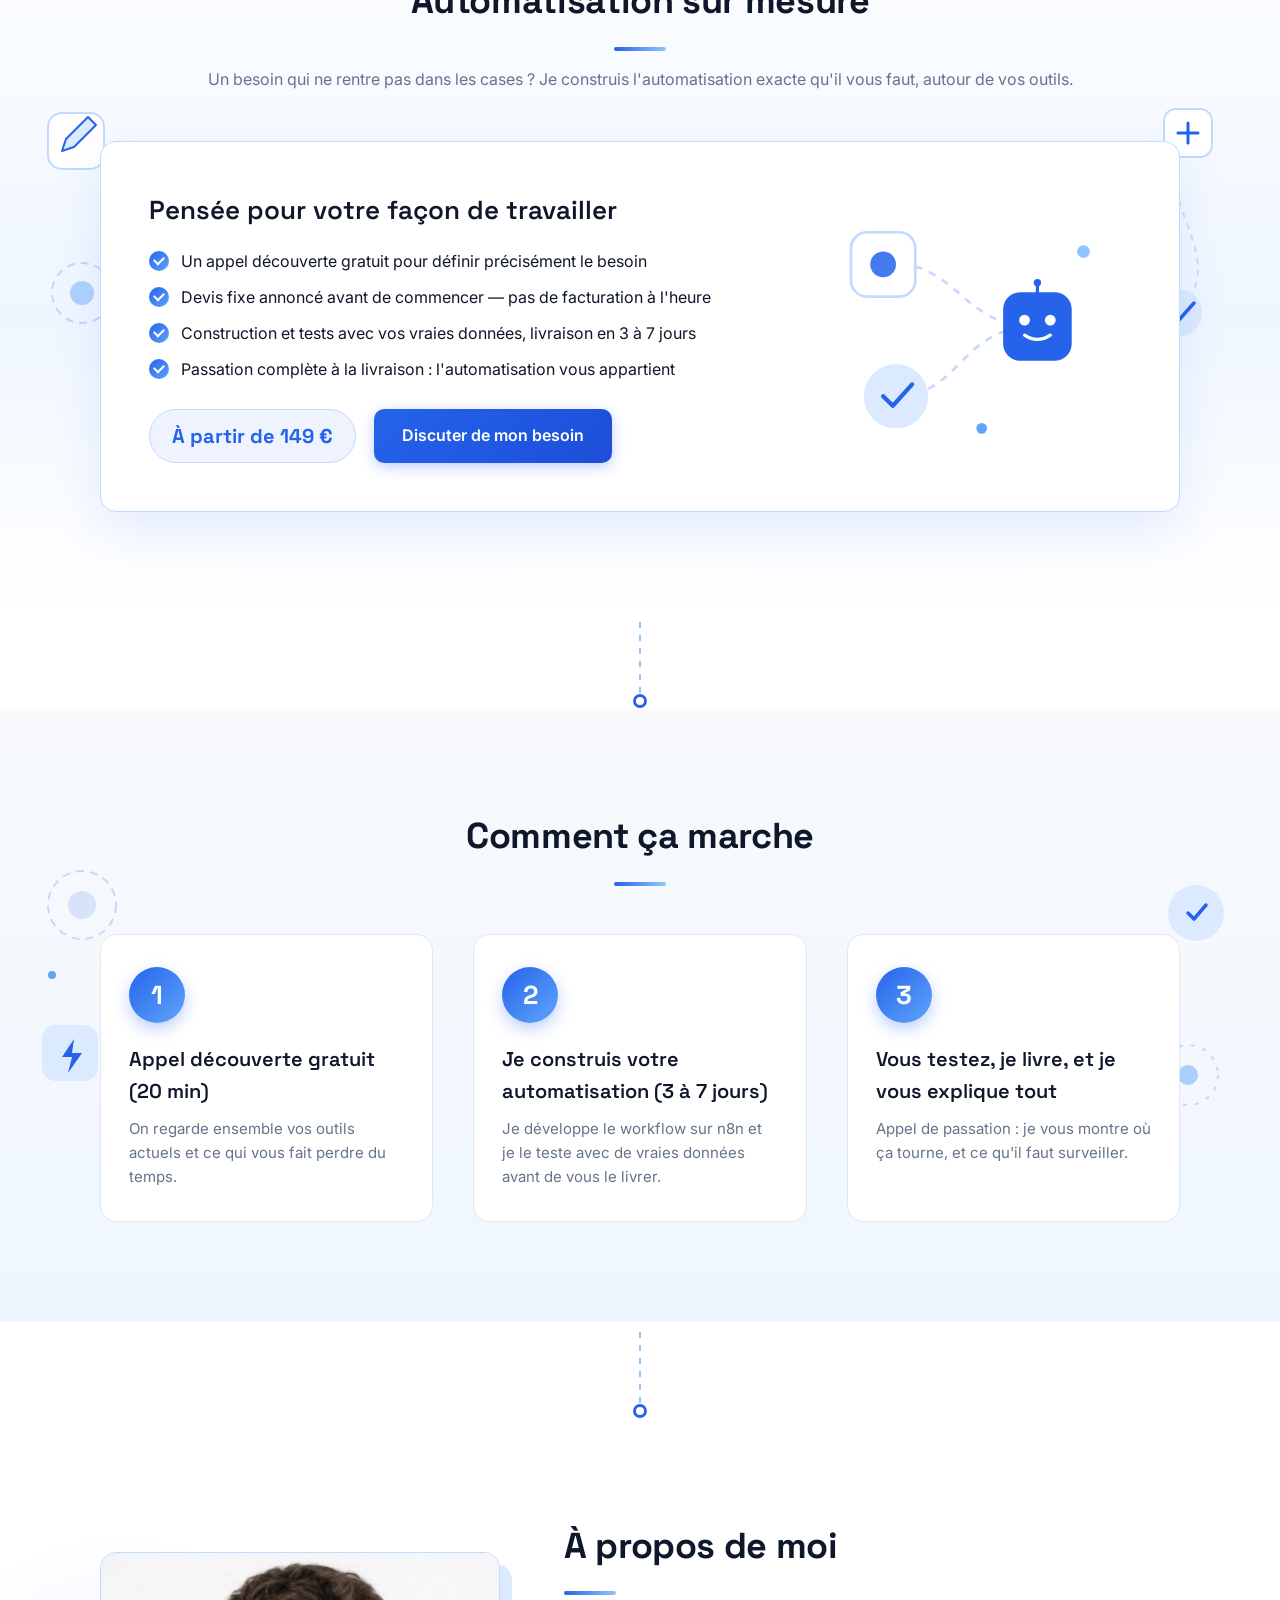
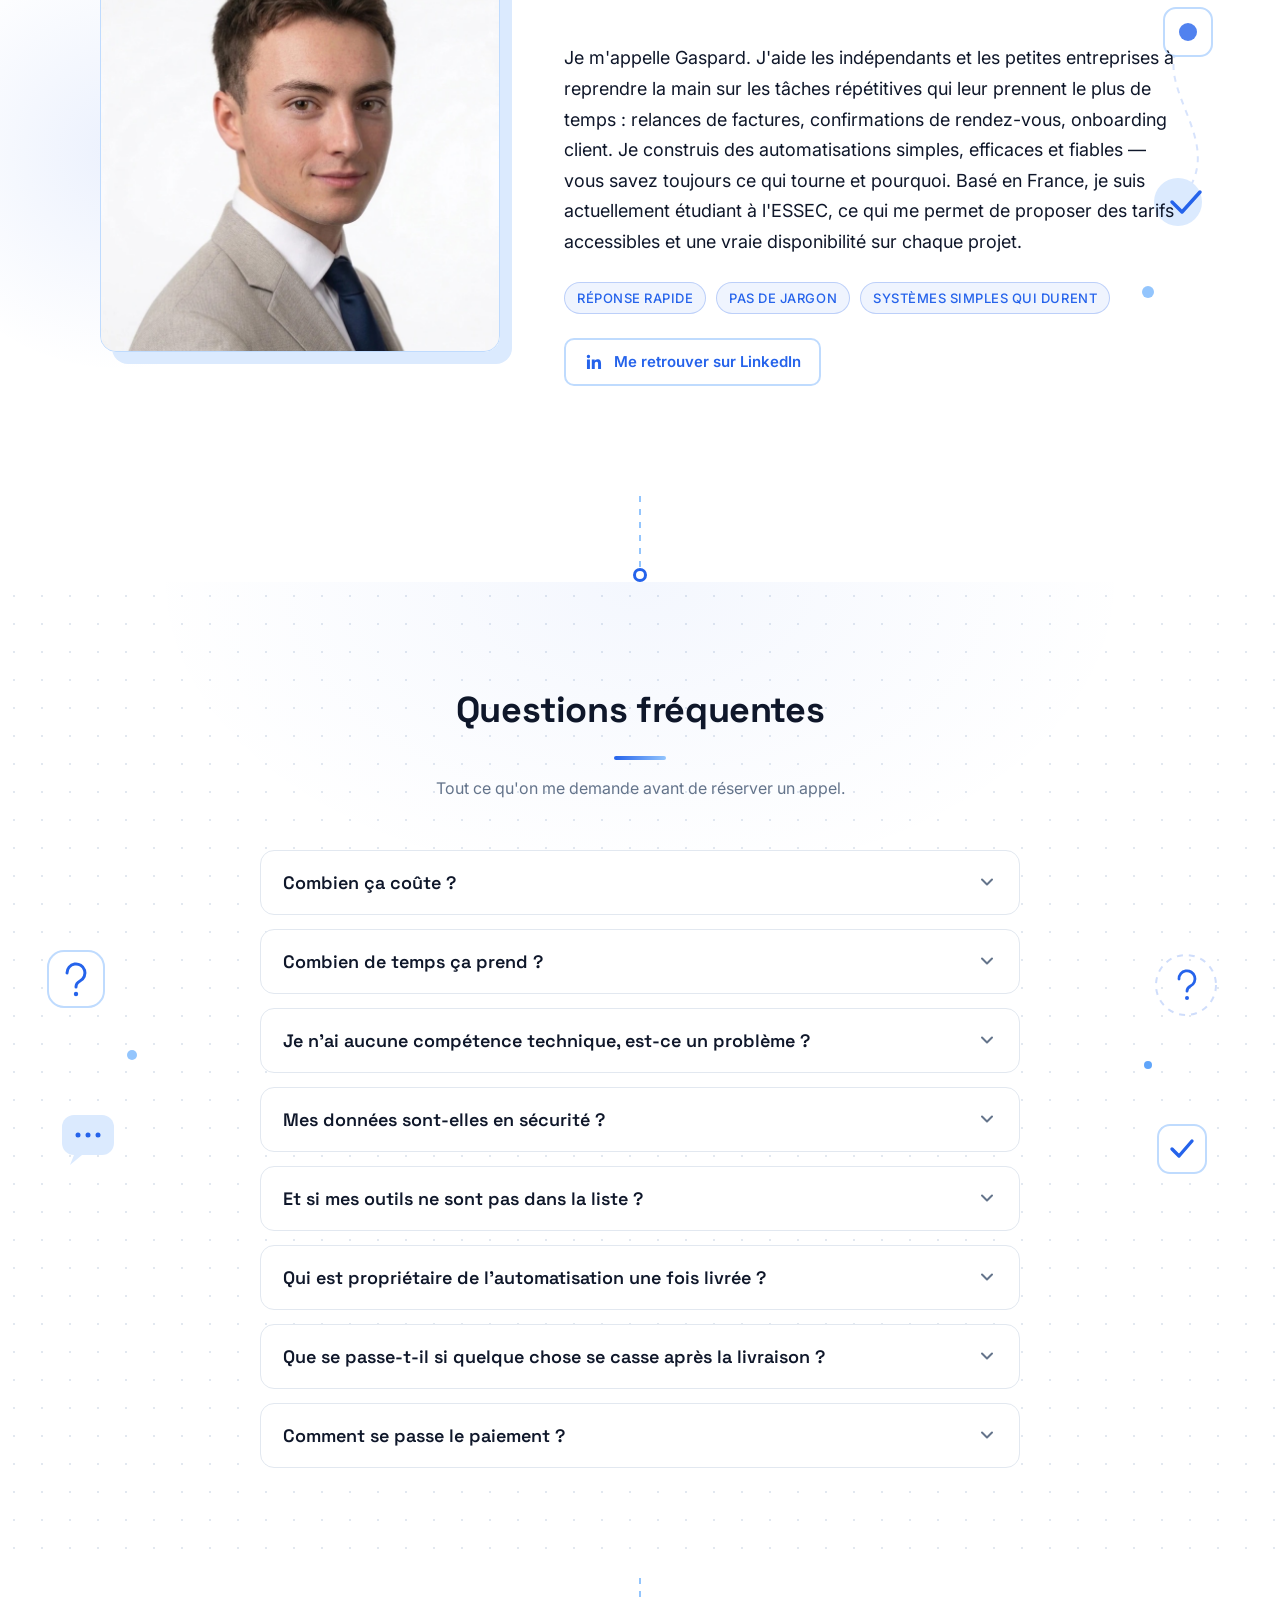
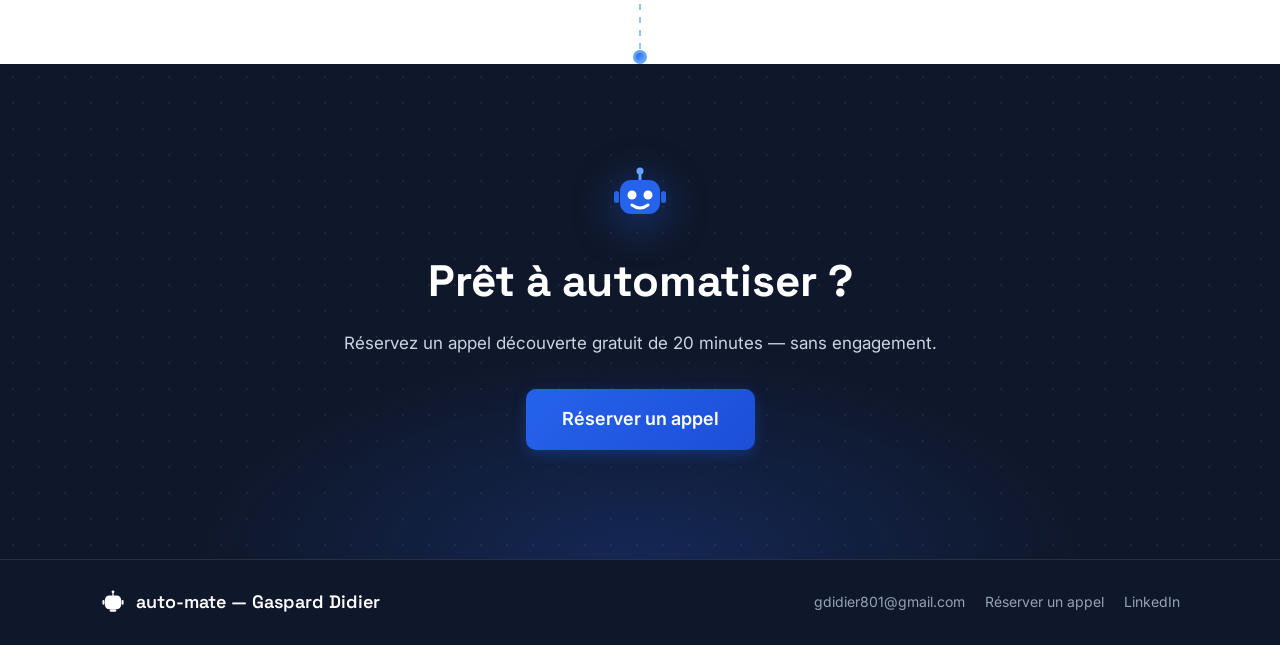
==== commit af443009: "Tarifs 99€/149€, section sur mesure, FAQ accordéon, nouveau texte À propos - Hero : mention 'à parti" ====
--- a/index.html
+++ b/index.html
@@ -70,6 +70,7 @@
           <a href="https://cal.com/gaspard-didier-aiuucr/appel-de-decouverte" class="btn btn--primary btn--shine" target="_blank" rel="noopener">Réserver un appel découverte gratuit (20 min)</a>
           <a href="#automatisations" class="btn btn--outline">Voir mes automatisations</a>
         </div>
+        <p class="hero__price reveal delay-3">Automatisations à partir de 99&nbsp;€ — prix fixe annoncé avant de commencer.</p>
       </div>
 
       <!-- Indicateur de scroll : invite à descendre -->
@@ -124,14 +125,20 @@
 
       <div class="container">
         <h2 class="section-title reveal">Mes automatisations</h2>
+        <p class="section-sub reveal">Des automatisations prêtes à l'emploi, <strong>à partir de 99&nbsp;€</strong>.</p>
         <div class="cards">
 
           <article class="card reveal">
-            <!-- PLACEHOLDER VIDÉO : remplacer facture-relance.mp4 par ta vraie vidéo (export CapCut compressé, < 50 Mo) -->
-            <video class="card__video" controls preload="metadata" playsinline>
-              <source src="assets/videos/facture-relance.mp4" type="video/mp4">
-              Votre navigateur ne supporte pas la vidéo.
-            </video>
+            <div class="card__media">
+              <video class="card__video" controls preload="metadata" playsinline>
+                <source src="assets/videos/facture-relance.mp4" type="video/mp4">
+                Votre navigateur ne supporte pas la vidéo.
+              </video>
+              <button class="card__expand" type="button" data-video="assets/videos/facture-relance.mp4" aria-label="Agrandir la vidéo en plein écran">
+                <svg viewBox="0 0 24 24" width="18" height="18" fill="none" stroke="currentColor" stroke-width="2.2" stroke-linecap="round" stroke-linejoin="round"><path d="M8 3H5a2 2 0 0 0-2 2v3m18 0V5a2 2 0 0 0-2-2h-3M3 16v3a2 2 0 0 0 2 2h3m13-5v3a2 2 0 0 1-2 2h-3"/></svg>
+                <span>Agrandir</span>
+              </button>
+            </div>
             <div class="card__body">
               <h3 class="card__title">Relance automatique de factures</h3>
               <p class="card__desc">Dès qu'une facture dépasse sa date d'échéance, le système envoie une relance à J+7, un suivi plus ferme à J+14, et une escalade à J+21 — sans que vous ayez à y penser.</p>
@@ -144,11 +151,16 @@
           </article>
 
           <article class="card reveal">
-            <!-- PLACEHOLDER VIDÉO : remplacer rdv-confirmation.mp4 par ta vraie vidéo -->
-            <video class="card__video" controls preload="metadata" playsinline>
-              <source src="assets/videos/rdv-confirmation.mp4" type="video/mp4">
-              Votre navigateur ne supporte pas la vidéo.
-            </video>
+            <div class="card__media">
+              <video class="card__video" controls preload="metadata" playsinline>
+                <source src="assets/videos/rdv-confirmation.mp4" type="video/mp4">
+                Votre navigateur ne supporte pas la vidéo.
+              </video>
+              <button class="card__expand" type="button" data-video="assets/videos/rdv-confirmation.mp4" aria-label="Agrandir la vidéo en plein écran">
+                <svg viewBox="0 0 24 24" width="18" height="18" fill="none" stroke="currentColor" stroke-width="2.2" stroke-linecap="round" stroke-linejoin="round"><path d="M8 3H5a2 2 0 0 0-2 2v3m18 0V5a2 2 0 0 0-2-2h-3M3 16v3a2 2 0 0 0 2 2h3m13-5v3a2 2 0 0 1-2 2h-3"/></svg>
+                <span>Agrandir</span>
+              </button>
+            </div>
             <div class="card__body">
               <h3 class="card__title">Confirmation automatique de rendez-vous découverte</h3>
               <p class="card__desc">Dès qu'un prospect réserve un appel via Calendly, il reçoit instantanément un email de confirmation avec le lien de visio et une question de préparation, puis un rappel automatique 24h avant.</p>
@@ -163,11 +175,16 @@
           </article>
 
           <article class="card reveal">
-            <!-- PLACEHOLDER VIDÉO : remplacer onboarding.mp4 par ta vraie vidéo -->
-            <video class="card__video" controls preload="metadata" playsinline>
-              <source src="assets/videos/onboarding.mp4" type="video/mp4">
-              Votre navigateur ne supporte pas la vidéo.
-            </video>
+            <div class="card__media">
+              <video class="card__video" controls preload="metadata" playsinline>
+                <source src="assets/videos/onboarding.mp4" type="video/mp4">
+                Votre navigateur ne supporte pas la vidéo.
+              </video>
+              <button class="card__expand" type="button" data-video="assets/videos/onboarding.mp4" aria-label="Agrandir la vidéo en plein écran">
+                <svg viewBox="0 0 24 24" width="18" height="18" fill="none" stroke="currentColor" stroke-width="2.2" stroke-linecap="round" stroke-linejoin="round"><path d="M8 3H5a2 2 0 0 0-2 2v3m18 0V5a2 2 0 0 0-2-2h-3M3 16v3a2 2 0 0 0 2 2h3m13-5v3a2 2 0 0 1-2 2h-3"/></svg>
+                <span>Agrandir</span>
+              </button>
+            </div>
             <div class="card__body">
               <h3 class="card__title">Onboarding automatique de nouveaux clients</h3>
               <p class="card__desc">Dès qu'un contrat est signé, un email de bienvenue part automatiquement, un dossier Google Drive est créé, et le client est ajouté au CRM avec un lien de réservation pour sa première séance.</p>
@@ -272,6 +289,76 @@
       <span class="connector__node"></span>
     </div>
 
+    <!-- ===== AUTOMATISATION SUR MESURE ===== -->
+    <section class="custom" id="sur-mesure">
+
+      <!-- Décor latéral : crayon/plan et rouages -->
+      <svg class="side-decor side-decor--left" viewBox="0 0 160 360" fill="none" aria-hidden="true">
+        <g class="float-slow">
+          <rect x="36" y="50" width="56" height="56" rx="14" fill="#FFFFFF" stroke="#BFDBFE" stroke-width="2"/>
+          <path d="M50 88 l4 -12 22 -22 8 8 -22 22 -12 4z" fill="#DBEAFE" stroke="#2563EB" stroke-width="2" stroke-linejoin="round"/>
+        </g>
+        <g class="float-mid">
+          <circle cx="70" cy="230" r="30" stroke="#2563EB" stroke-opacity="0.22" stroke-width="2" stroke-dasharray="8 6"/>
+          <circle cx="70" cy="230" r="12" fill="#60A5FA" fill-opacity="0.45"/>
+        </g>
+        <circle cx="120" cy="150" r="5" fill="#93C5FD" class="float-mid"/>
+      </svg>
+      <svg class="side-decor side-decor--right" viewBox="0 0 160 360" fill="none" aria-hidden="true">
+        <path d="M80 70 C 30 130, 130 190, 70 250" stroke="#2563EB" stroke-opacity="0.18" stroke-width="2" stroke-dasharray="6 6" class="flow-line"/>
+        <g class="float-mid"><rect x="56" y="46" width="48" height="48" rx="12" fill="#FFFFFF" stroke="#BFDBFE" stroke-width="2"/><path d="M70 70 h20 m-10 -10 v20" stroke="#2563EB" stroke-width="3" stroke-linecap="round"/></g>
+        <g class="float-slow"><rect x="46" y="226" width="48" height="48" rx="24" fill="#DBEAFE"/><path d="M62 250 l8 8 l16 -18" stroke="#2563EB" stroke-width="3.5" stroke-linecap="round" stroke-linejoin="round" fill="none"/></g>
+      </svg>
+
+      <div class="container">
+        <h2 class="section-title reveal">Automatisation sur mesure</h2>
+        <p class="section-sub reveal">Un besoin qui ne rentre pas dans les cases ? Je construis l'automatisation exacte qu'il vous faut, autour de vos outils.</p>
+
+        <div class="custom__panel reveal">
+          <div class="custom__content">
+            <h3 class="custom__title">Pensée pour votre façon de travailler</h3>
+            <ul class="custom__list">
+              <li>Un appel découverte gratuit pour définir précisément le besoin</li>
+              <li>Devis fixe annoncé avant de commencer — pas de facturation à l'heure</li>
+              <li>Construction et tests avec vos vraies données, livraison en 3 à 7 jours</li>
+              <li>Passation complète à la livraison : l'automatisation vous appartient</li>
+            </ul>
+            <div class="custom__footer">
+              <span class="custom__price">À partir de 149&nbsp;€</span>
+              <a href="https://cal.com/gaspard-didier-aiuucr/appel-de-decouverte" class="btn btn--primary btn--shine" target="_blank" rel="noopener">Discuter de mon besoin</a>
+            </div>
+          </div>
+          <svg class="custom__illu" viewBox="0 0 280 240" fill="none" aria-hidden="true">
+            <path d="M60 60 C 130 60, 130 120, 200 120" stroke="#2563EB" stroke-opacity="0.25" stroke-width="2.5" stroke-dasharray="7 7" class="flow-line"/>
+            <path d="M200 120 C 130 120, 130 185, 70 185" stroke="#2563EB" stroke-opacity="0.25" stroke-width="2.5" stroke-dasharray="7 7" class="flow-line"/>
+            <g class="float-slow">
+              <rect x="28" y="32" width="60" height="60" rx="15" fill="#FFFFFF" stroke="#BFDBFE" stroke-width="2.5"/>
+              <circle cx="58" cy="62" r="12" fill="#2563EB" fill-opacity="0.85"/>
+            </g>
+            <g class="float-mid">
+              <rect x="170" y="88" width="64" height="64" rx="16" fill="#2563EB"/>
+              <line x1="202" y1="82" x2="202" y2="88" stroke="#2563EB" stroke-width="3" stroke-linecap="round"/>
+              <circle cx="202" cy="79" r="3.4" fill="#2563EB"/>
+              <circle cx="190" cy="114" r="5" fill="#FFFFFF"/>
+              <circle cx="214" cy="114" r="5" fill="#FFFFFF"/>
+              <path d="M190 128 Q202 136 214 128" stroke="#FFFFFF" stroke-width="3" stroke-linecap="round" fill="none"/>
+            </g>
+            <g class="float-slow">
+              <rect x="40" y="155" width="60" height="60" rx="30" fill="#DBEAFE"/>
+              <path d="M58 185 l9 9 l18 -20" stroke="#2563EB" stroke-width="4" stroke-linecap="round" stroke-linejoin="round" fill="none"/>
+            </g>
+            <circle cx="245" cy="50" r="6" fill="#93C5FD" class="float-mid"/>
+            <circle cx="150" cy="215" r="5" fill="#60A5FA" class="float-slow"/>
+          </svg>
+        </div>
+      </div>
+    </section>
+
+    <div class="connector" aria-hidden="true">
+      <span class="connector__line"></span>
+      <span class="connector__node"></span>
+    </div>
+
     <!-- ===== SECTION 4 — COMMENT ÇA MARCHE ===== -->
     <section class="process" id="process">
 
@@ -343,7 +430,7 @@
         <img class="about__photo reveal" src="assets/images/photo.jpg" alt="Photo de Gaspard Didier" width="400" height="400">
         <div class="about__content reveal">
           <h2 class="section-title section-title--left">À propos de moi</h2>
-          <p class="about__text">Je m'appelle Gaspard, étudiant en 2ème année à l'ESSEC. Je me suis formé pendant plusieurs semaines à n8n, triggers, workflows, connexions API, débogage, dans l'objectif d'aider les indépendants et les petites entreprises à automatiser les tâches qui leur prennent le plus de temps. Pas de langage complexe, pas de promesses en l'air : je construis des systèmes simples qui fonctionnent.</p>
+          <p class="about__text">Je m'appelle Gaspard. J'aide les indépendants et les petites entreprises à reprendre la main sur les tâches répétitives qui leur prennent le plus de temps : relances de factures, confirmations de rendez-vous, onboarding client. Je construis des automatisations simples, efficaces et fiables — vous savez toujours ce qui tourne et pourquoi. Basé en France, je suis actuellement étudiant à l'ESSEC, ce qui me permet de proposer des tarifs accessibles et une vraie disponibilité sur chaque projet.</p>
           <div class="about__principles">
             <span class="badge badge--principle">Réponse rapide</span>
             <span class="badge badge--principle">Pas de jargon</span>
@@ -353,6 +440,112 @@
             <svg viewBox="0 0 24 24" width="20" height="20" fill="currentColor" aria-hidden="true"><path d="M20.45 20.45h-3.55v-5.57c0-1.33-.03-3.04-1.85-3.04-1.85 0-2.14 1.45-2.14 2.94v5.67H9.36V9h3.41v1.56h.05c.47-.9 1.63-1.85 3.36-1.85 3.6 0 4.27 2.37 4.27 5.45v6.29zM5.34 7.43a2.06 2.06 0 1 1 0-4.12 2.06 2.06 0 0 1 0 4.12zM7.12 20.45H3.56V9h3.56v11.45z"/></svg>
             Me retrouver sur LinkedIn
           </a>
+        </div>
+      </div>
+    </section>
+
+    <div class="connector" aria-hidden="true">
+      <span class="connector__line"></span>
+      <span class="connector__node"></span>
+    </div>
+
+    <!-- ===== FAQ — questions fréquentes (accordéon) ===== -->
+    <section class="faq" id="faq">
+
+      <!-- Décor latéral : points d'interrogation et bulles -->
+      <svg class="side-decor side-decor--left" viewBox="0 0 160 360" fill="none" aria-hidden="true">
+        <g class="float-slow">
+          <rect x="36" y="56" width="56" height="56" rx="16" fill="#FFFFFF" stroke="#BFDBFE" stroke-width="2"/>
+          <path d="M55 78 a9 9 0 1 1 13 8 c-3 1.6-4 3.5-4 6" stroke="#2563EB" stroke-width="3" stroke-linecap="round" fill="none"/>
+          <circle cx="64" cy="99" r="2.2" fill="#2563EB"/>
+        </g>
+        <g class="float-mid">
+          <rect x="50" y="220" width="52" height="40" rx="12" fill="#DBEAFE"/>
+          <path d="M62 260 l-4 10 12 -10z" fill="#DBEAFE"/>
+          <circle cx="66" cy="240" r="2.5" fill="#2563EB"/>
+          <circle cx="76" cy="240" r="2.5" fill="#2563EB"/>
+          <circle cx="86" cy="240" r="2.5" fill="#2563EB"/>
+        </g>
+        <circle cx="120" cy="160" r="5" fill="#93C5FD" class="float-mid"/>
+      </svg>
+      <svg class="side-decor side-decor--right" viewBox="0 0 160 360" fill="none" aria-hidden="true">
+        <g class="float-mid">
+          <circle cx="78" cy="90" r="30" stroke="#2563EB" stroke-opacity="0.22" stroke-width="2" stroke-dasharray="6 6"/>
+          <path d="M71 84 a8 8 0 1 1 11.5 7 c-2.6 1.4-3.5 3-3.5 5.2" stroke="#2563EB" stroke-width="2.8" stroke-linecap="round" fill="none"/>
+          <circle cx="79" cy="103" r="2" fill="#2563EB"/>
+        </g>
+        <g class="float-slow"><rect x="50" y="230" width="48" height="48" rx="12" fill="#FFFFFF" stroke="#BFDBFE" stroke-width="2"/><path d="M64 254 l7 7 l13 -15" stroke="#2563EB" stroke-width="3.4" stroke-linecap="round" stroke-linejoin="round" fill="none"/></g>
+        <circle cx="40" cy="170" r="4" fill="#60A5FA" class="float-slow"/>
+      </svg>
+
+      <div class="container faq__container">
+        <h2 class="section-title reveal">Questions fréquentes</h2>
+        <p class="section-sub reveal">Tout ce qu'on me demande avant de réserver un appel.</p>
+
+        <div class="faq__list">
+          <div class="faq__item reveal">
+            <button class="faq__q" type="button" aria-expanded="false">
+              <span>Combien ça coûte ?</span>
+              <svg class="faq__chevron" viewBox="0 0 24 24" width="20" height="20" fill="none" stroke="currentColor" stroke-width="2.4" stroke-linecap="round" stroke-linejoin="round"><path d="M6 9l6 6 6-6"/></svg>
+            </button>
+            <div class="faq__a"><div class="faq__a-inner">Mes automatisations démarrent à 99&nbsp;€ pour un besoin simple, et à partir de 149&nbsp;€ pour une automatisation sur mesure (plusieurs étapes, plusieurs outils connectés). Je donne toujours un prix fixe avant de commencer — pas de facturation à l'heure, vous savez exactement ce que vous payez.</div></div>
+          </div>
+
+          <div class="faq__item reveal">
+            <button class="faq__q" type="button" aria-expanded="false">
+              <span>Combien de temps ça prend ?</span>
+              <svg class="faq__chevron" viewBox="0 0 24 24" width="20" height="20" fill="none" stroke="currentColor" stroke-width="2.4" stroke-linecap="round" stroke-linejoin="round"><path d="M6 9l6 6 6-6"/></svg>
+            </button>
+            <div class="faq__a"><div class="faq__a-inner">Entre 2 et 7 jours ouvrés selon la complexité, après notre appel découverte de 20 minutes. Je vous donne un délai précis avant de démarrer.</div></div>
+          </div>
+
+          <div class="faq__item reveal">
+            <button class="faq__q" type="button" aria-expanded="false">
+              <span>Je n'ai aucune compétence technique, est-ce un problème ?</span>
+              <svg class="faq__chevron" viewBox="0 0 24 24" width="20" height="20" fill="none" stroke="currentColor" stroke-width="2.4" stroke-linecap="round" stroke-linejoin="round"><path d="M6 9l6 6 6-6"/></svg>
+            </button>
+            <div class="faq__a"><div class="faq__a-inner">Non, c'est même la situation la plus fréquente. Mon travail, c'est justement de prendre en charge toute la partie technique. Vous n'avez rien à apprendre sur n8n : je construis, je teste, et je vous montre comment ça fonctionne le jour de la livraison, en langage simple.</div></div>
+          </div>
+
+          <div class="faq__item reveal">
+            <button class="faq__q" type="button" aria-expanded="false">
+              <span>Mes données sont-elles en sécurité ?</span>
+              <svg class="faq__chevron" viewBox="0 0 24 24" width="20" height="20" fill="none" stroke="currentColor" stroke-width="2.4" stroke-linecap="round" stroke-linejoin="round"><path d="M6 9l6 6 6-6"/></svg>
+            </button>
+            <div class="faq__a"><div class="faq__a-inner">Oui. L'automatisation connecte vos propres outils entre eux (votre Gmail, votre CRM, votre Google Sheets, etc.) — vos données restent dans vos comptes, je ne les stocke pas ailleurs. Je m'engage aussi à ne jamais partager vos informations ou celles de vos clients avec un tiers.</div></div>
+          </div>
+
+          <div class="faq__item reveal">
+            <button class="faq__q" type="button" aria-expanded="false">
+              <span>Et si mes outils ne sont pas dans la liste ?</span>
+              <svg class="faq__chevron" viewBox="0 0 24 24" width="20" height="20" fill="none" stroke="currentColor" stroke-width="2.4" stroke-linecap="round" stroke-linejoin="round"><path d="M6 9l6 6 6-6"/></svg>
+            </button>
+            <div class="faq__a"><div class="faq__a-inner">n8n se connecte à plus de 400 applications, et la plupart des outils qui n'ont pas d'intégration directe peuvent quand même être connectés via leur API. On vérifie ensemble lors de l'appel découverte si c'est possible pour vos outils.</div></div>
+          </div>
+
+          <div class="faq__item reveal">
+            <button class="faq__q" type="button" aria-expanded="false">
+              <span>Qui est propriétaire de l'automatisation une fois livrée ?</span>
+              <svg class="faq__chevron" viewBox="0 0 24 24" width="20" height="20" fill="none" stroke="currentColor" stroke-width="2.4" stroke-linecap="round" stroke-linejoin="round"><path d="M6 9l6 6 6-6"/></svg>
+            </button>
+            <div class="faq__a"><div class="faq__a-inner">Vous. Une fois le projet payé, l'automatisation et sa documentation vous appartiennent entièrement. Vous n'êtes dépendant de personne pour continuer à l'utiliser, même si on ne travaille plus ensemble.</div></div>
+          </div>
+
+          <div class="faq__item reveal">
+            <button class="faq__q" type="button" aria-expanded="false">
+              <span>Que se passe-t-il si quelque chose se casse après la livraison ?</span>
+              <svg class="faq__chevron" viewBox="0 0 24 24" width="20" height="20" fill="none" stroke="currentColor" stroke-width="2.4" stroke-linecap="round" stroke-linejoin="round"><path d="M6 9l6 6 6-6"/></svg>
+            </button>
+            <div class="faq__a"><div class="faq__a-inner">Je propose une formule de suivi mensuel (à partir de 10&nbsp;€/mois) qui inclut la surveillance de vos automatisations, la correction des bugs et une amélioration par mois. Sans cette formule, je reste joignable pour des interventions ponctuelles.</div></div>
+          </div>
+
+          <div class="faq__item reveal">
+            <button class="faq__q" type="button" aria-expanded="false">
+              <span>Comment se passe le paiement ?</span>
+              <svg class="faq__chevron" viewBox="0 0 24 24" width="20" height="20" fill="none" stroke="currentColor" stroke-width="2.4" stroke-linecap="round" stroke-linejoin="round"><path d="M6 9l6 6 6-6"/></svg>
+            </button>
+            <div class="faq__a"><div class="faq__a-inner">Un acompte au moment de valider le projet, le solde à la livraison. Virement ou paiement en ligne, selon ce qui vous convient le mieux.</div></div>
+          </div>
         </div>
       </div>
     </section>
@@ -397,6 +590,16 @@
     </div>
   </footer>
 
+  <!-- ===== LIGHTBOX VIDÉO (agrandissement plein écran) ===== -->
+  <div class="lightbox" id="lightbox" aria-hidden="true" role="dialog" aria-modal="true" aria-label="Vidéo agrandie">
+    <button class="lightbox__close" type="button" aria-label="Fermer">
+      <svg viewBox="0 0 24 24" width="22" height="22" fill="none" stroke="currentColor" stroke-width="2.4" stroke-linecap="round"><path d="M6 6l12 12M18 6L6 18"/></svg>
+    </button>
+    <div class="lightbox__inner">
+      <video class="lightbox__video" controls playsinline></video>
+    </div>
+  </div>
+
   <!-- ANALYTICS — GoatCounter (gratuit, respecte la vie privée).
        1. Crée un compte sur https://www.goatcounter.com (2 min)
        2. Remplace MONCOMPTE ci-dessous par le code de ton compte
--- a/css/style.css
+++ b/css/style.css
@@ -286,6 +286,27 @@
   gap: 14px;
 }
 
+/* Mention prix sous les boutons du hero */
+.hero__price {
+  margin-top: 18px;
+  font-size: 14px;
+  color: var(--text-muted);
+}
+.hero__price::before {
+  content: "✓ ";
+  color: var(--accent);
+  font-weight: 700;
+}
+
+/* Sous-titre générique de section (même style que integrations__sub) */
+.section-sub {
+  text-align: center;
+  color: var(--text-muted);
+  margin: -32px 0 48px;
+  font-size: 16px;
+}
+.section-sub strong { color: var(--accent); }
+
 /* ===== Section 2 — Problème ===== */
 .problem {
   position: relative;
@@ -430,12 +451,48 @@
 .card:hover {
   box-shadow: 0 12px 32px rgba(15, 23, 42, 0.08);
 }
+/* Conteneur vidéo + bouton agrandir */
+.card__media {
+  position: relative;
+}
 .card__video {
   width: 100%;
   aspect-ratio: 16 / 9;
   /* Dégradé bleuté en attendant les vraies vidéos */
   background: linear-gradient(135deg, var(--blue-50), var(--blue-100));
   object-fit: cover;
+  display: block;
+}
+.card__expand {
+  position: absolute;
+  top: 12px;
+  right: 12px;
+  display: inline-flex;
+  align-items: center;
+  gap: 6px;
+  padding: 7px 12px;
+  font-family: var(--font-body);
+  font-size: 13px;
+  font-weight: 600;
+  color: #fff;
+  background: rgba(15, 23, 42, 0.72);
+  backdrop-filter: blur(4px);
+  border: none;
+  border-radius: 8px;
+  cursor: pointer;
+  opacity: 0;
+  transform: translateY(-4px);
+  transition: opacity 0.2s ease, transform 0.2s ease, background 0.2s ease;
+}
+.card:hover .card__expand,
+.card__expand:focus-visible {
+  opacity: 1;
+  transform: translateY(0);
+}
+.card__expand:hover { background: var(--accent); }
+/* Sur tactile (pas de hover), toujours visible */
+@media (hover: none) {
+  .card__expand { opacity: 1; transform: none; }
 }
 .card:hover {
   border-color: var(--blue-200);
@@ -583,6 +640,162 @@
 }
 .step__desc { color: var(--text-muted); font-size: 15px; }
 
+/* ===== Automatisation sur mesure ===== */
+.custom {
+  position: relative;
+  padding: 100px 0;
+  overflow: hidden;
+  background: linear-gradient(180deg, var(--bg), var(--blue-50) 60%, var(--bg));
+}
+.custom__panel {
+  display: grid;
+  grid-template-columns: 1fr;
+  gap: 36px;
+  align-items: center;
+  background: var(--bg);
+  border: 1px solid var(--blue-200);
+  border-radius: var(--radius);
+  padding: 36px 28px;
+  box-shadow: 0 18px 48px rgba(37, 99, 235, 0.1);
+}
+.custom__title {
+  font-family: var(--font-display);
+  font-weight: 600;
+  font-size: 22px;
+  margin-bottom: 18px;
+}
+.custom__list {
+  list-style: none;
+  display: grid;
+  gap: 12px;
+  margin-bottom: 28px;
+}
+.custom__list li {
+  position: relative;
+  padding-left: 32px;
+  color: var(--text);
+  font-size: 16px;
+  line-height: 1.5;
+}
+.custom__list li::before {
+  content: "";
+  position: absolute;
+  left: 0;
+  top: 2px;
+  width: 20px;
+  height: 20px;
+  border-radius: 50%;
+  background: linear-gradient(135deg, var(--accent), var(--blue-400));
+  /* coche blanche */
+  -webkit-mask: none;
+}
+.custom__list li::after {
+  content: "";
+  position: absolute;
+  left: 5px;
+  top: 7px;
+  width: 8px;
+  height: 5px;
+  border-left: 2.5px solid #fff;
+  border-bottom: 2.5px solid #fff;
+  transform: rotate(-45deg);
+}
+.custom__footer {
+  display: flex;
+  flex-wrap: wrap;
+  align-items: center;
+  gap: 18px;
+}
+.custom__price {
+  font-family: var(--font-display);
+  font-weight: 700;
+  font-size: 20px;
+  color: var(--accent);
+  background: rgba(37, 99, 235, 0.08);
+  border: 1px solid var(--blue-200);
+  border-radius: 999px;
+  padding: 10px 22px;
+}
+.custom__illu {
+  width: 100%;
+  max-width: 300px;
+  margin: 0 auto;
+  display: block;
+}
+
+/* ===== FAQ — accordéon ===== */
+.faq {
+  position: relative;
+  padding: 100px 0;
+  overflow: hidden;
+  background:
+    radial-gradient(ellipse 55% 45% at 50% 0%, rgba(37, 99, 235, 0.05), transparent 70%),
+    radial-gradient(circle, var(--border) 1px, transparent 1px);
+  background-size: auto, 28px 28px;
+}
+.faq__container { max-width: 800px; }
+.faq__list {
+  display: grid;
+  gap: 14px;
+}
+.faq__item {
+  background: var(--bg);
+  border: 1px solid var(--border);
+  border-radius: 14px;
+  overflow: hidden;
+  transition: border-color 0.25s ease, box-shadow 0.25s ease;
+}
+.faq__item:hover {
+  border-color: var(--blue-200);
+  box-shadow: 0 8px 24px rgba(37, 99, 235, 0.08);
+}
+.faq__item.is-open {
+  border-color: var(--blue-300);
+  box-shadow: 0 12px 32px rgba(37, 99, 235, 0.12);
+}
+.faq__q {
+  width: 100%;
+  display: flex;
+  align-items: center;
+  justify-content: space-between;
+  gap: 16px;
+  padding: 20px 22px;
+  background: none;
+  border: none;
+  cursor: pointer;
+  text-align: left;
+  font-family: var(--font-display);
+  font-weight: 600;
+  font-size: 17px;
+  color: var(--text);
+  transition: color 0.2s ease;
+}
+.faq__q:hover { color: var(--accent); }
+.faq__item.is-open .faq__q { color: var(--accent); }
+.faq__chevron {
+  flex-shrink: 0;
+  color: var(--text-muted);
+  transition: transform 0.3s ease, color 0.3s ease;
+}
+.faq__item.is-open .faq__chevron {
+  transform: rotate(180deg);
+  color: var(--accent);
+}
+/* Réponse masquée par défaut, dépliée en douceur au clic (max-height géré en JS) */
+.faq__a {
+  max-height: 0;
+  overflow: hidden;
+  transition: max-height 0.35s ease;
+}
+.faq__a-inner {
+  padding: 0 22px 22px;
+  color: var(--text-muted);
+  font-size: 15.5px;
+  line-height: 1.65;
+  border-top: 1px solid var(--blue-50);
+  padding-top: 16px;
+}
+
 /* ===== Section 5 — À propos ===== */
 .about {
   position: relative;
@@ -706,6 +919,61 @@
   margin-bottom: 32px;
 }
 
+/* ===== Lightbox vidéo ===== */
+.lightbox {
+  position: fixed;
+  inset: 0;
+  z-index: 1000;
+  display: flex;
+  align-items: center;
+  justify-content: center;
+  padding: 24px;
+  background: rgba(15, 23, 42, 0.88);
+  backdrop-filter: blur(6px);
+  opacity: 0;
+  visibility: hidden;
+  transition: opacity 0.25s ease, visibility 0.25s ease;
+}
+.lightbox.is-open {
+  opacity: 1;
+  visibility: visible;
+}
+.lightbox__inner {
+  width: 100%;
+  max-width: 1280px;
+  transform: scale(0.96);
+  transition: transform 0.25s ease;
+}
+.lightbox.is-open .lightbox__inner { transform: scale(1); }
+.lightbox__video {
+  width: 100%;
+  max-height: 86vh;
+  border-radius: 12px;
+  background: #000;
+  box-shadow: 0 24px 70px rgba(0, 0, 0, 0.5);
+  display: block;
+}
+.lightbox__close {
+  position: absolute;
+  top: 20px;
+  right: 24px;
+  width: 46px;
+  height: 46px;
+  display: inline-flex;
+  align-items: center;
+  justify-content: center;
+  color: #fff;
+  background: rgba(255, 255, 255, 0.12);
+  border: 1px solid rgba(255, 255, 255, 0.25);
+  border-radius: 50%;
+  cursor: pointer;
+  transition: background 0.2s ease, transform 0.2s ease;
+}
+.lightbox__close:hover {
+  background: var(--accent);
+  transform: rotate(90deg);
+}
+
 /* ===== Footer ===== */
 .footer {
   background: var(--dark);
@@ -807,6 +1075,10 @@
   .about__inner { grid-template-columns: 400px 1fr; gap: 64px; }
   .about__text { font-size: 18px; }
 
+  .custom__panel { grid-template-columns: 1fr 320px; padding: 48px; }
+  .custom__title { font-size: 26px; }
+  .faq__q { font-size: 18px; }
+
   .cta__title { font-size: 44px; }
 
   .footer__inner { flex-direction: row; justify-content: space-between; }
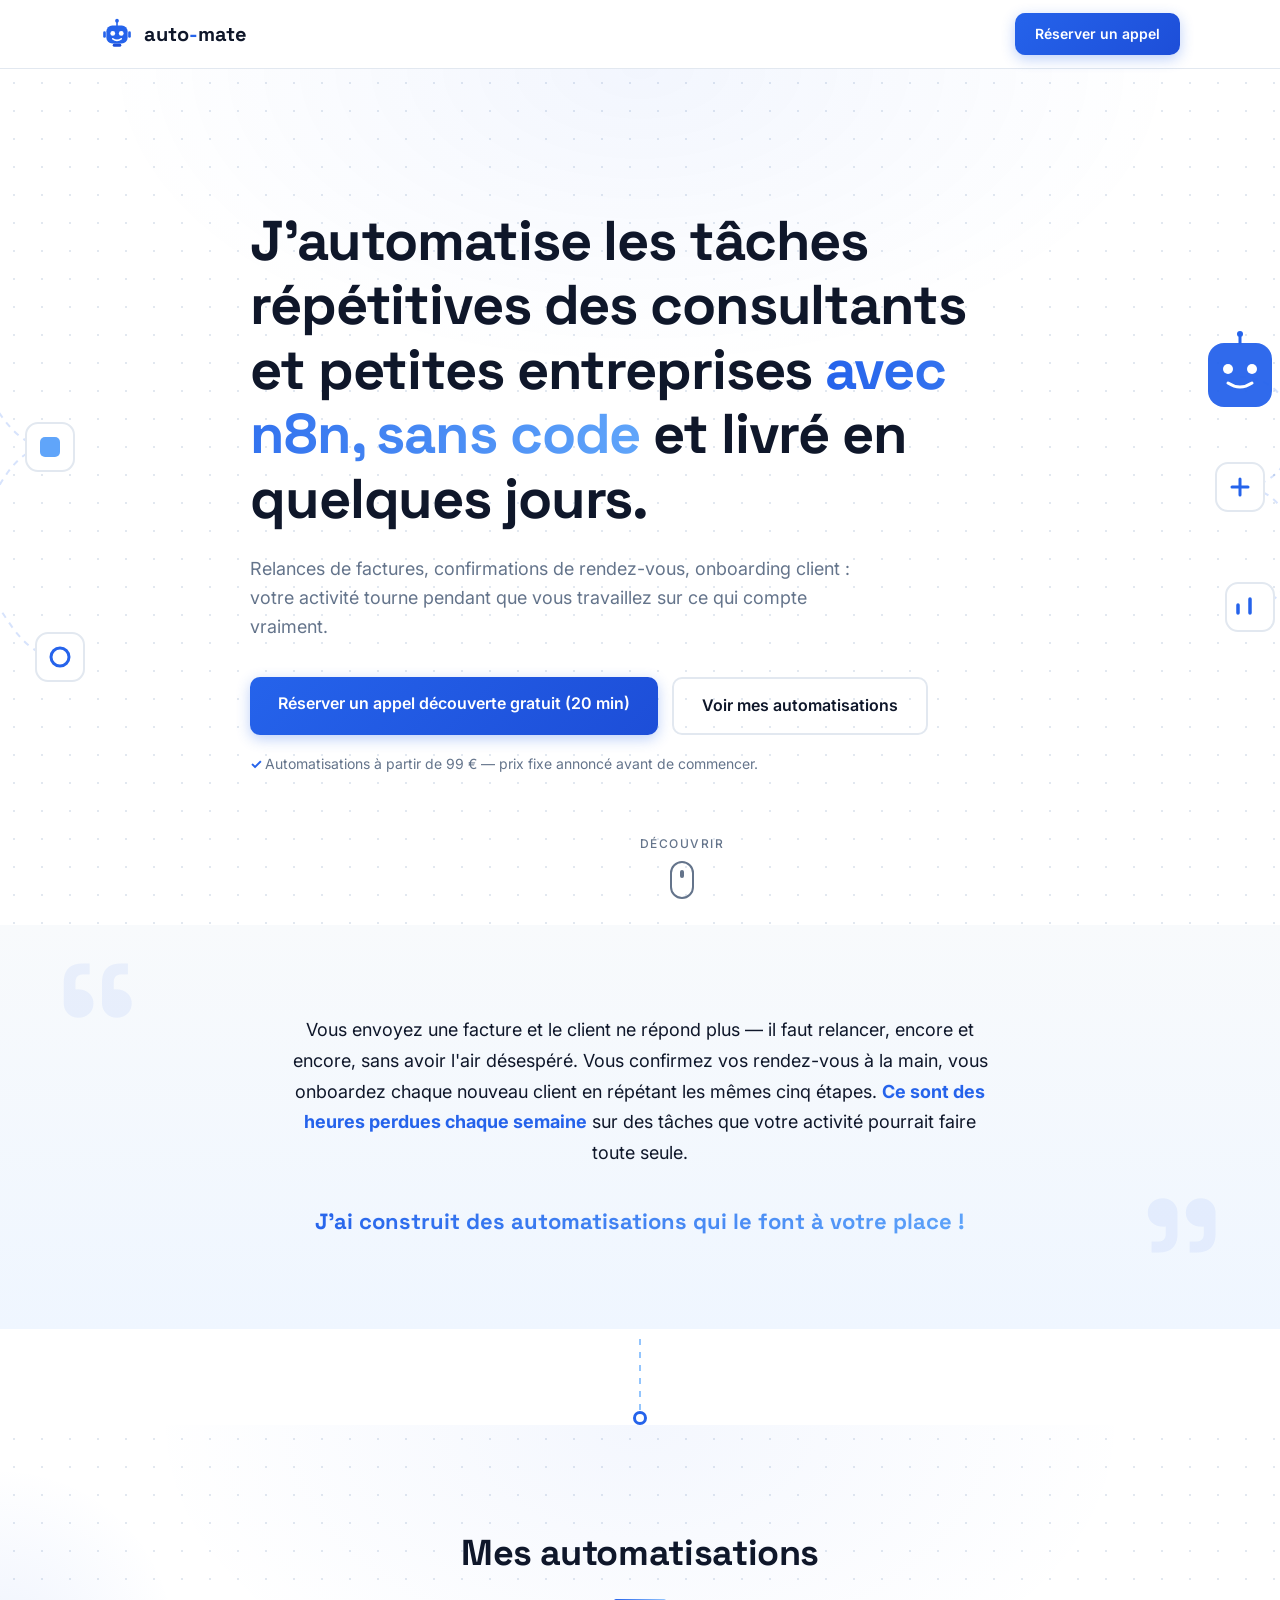
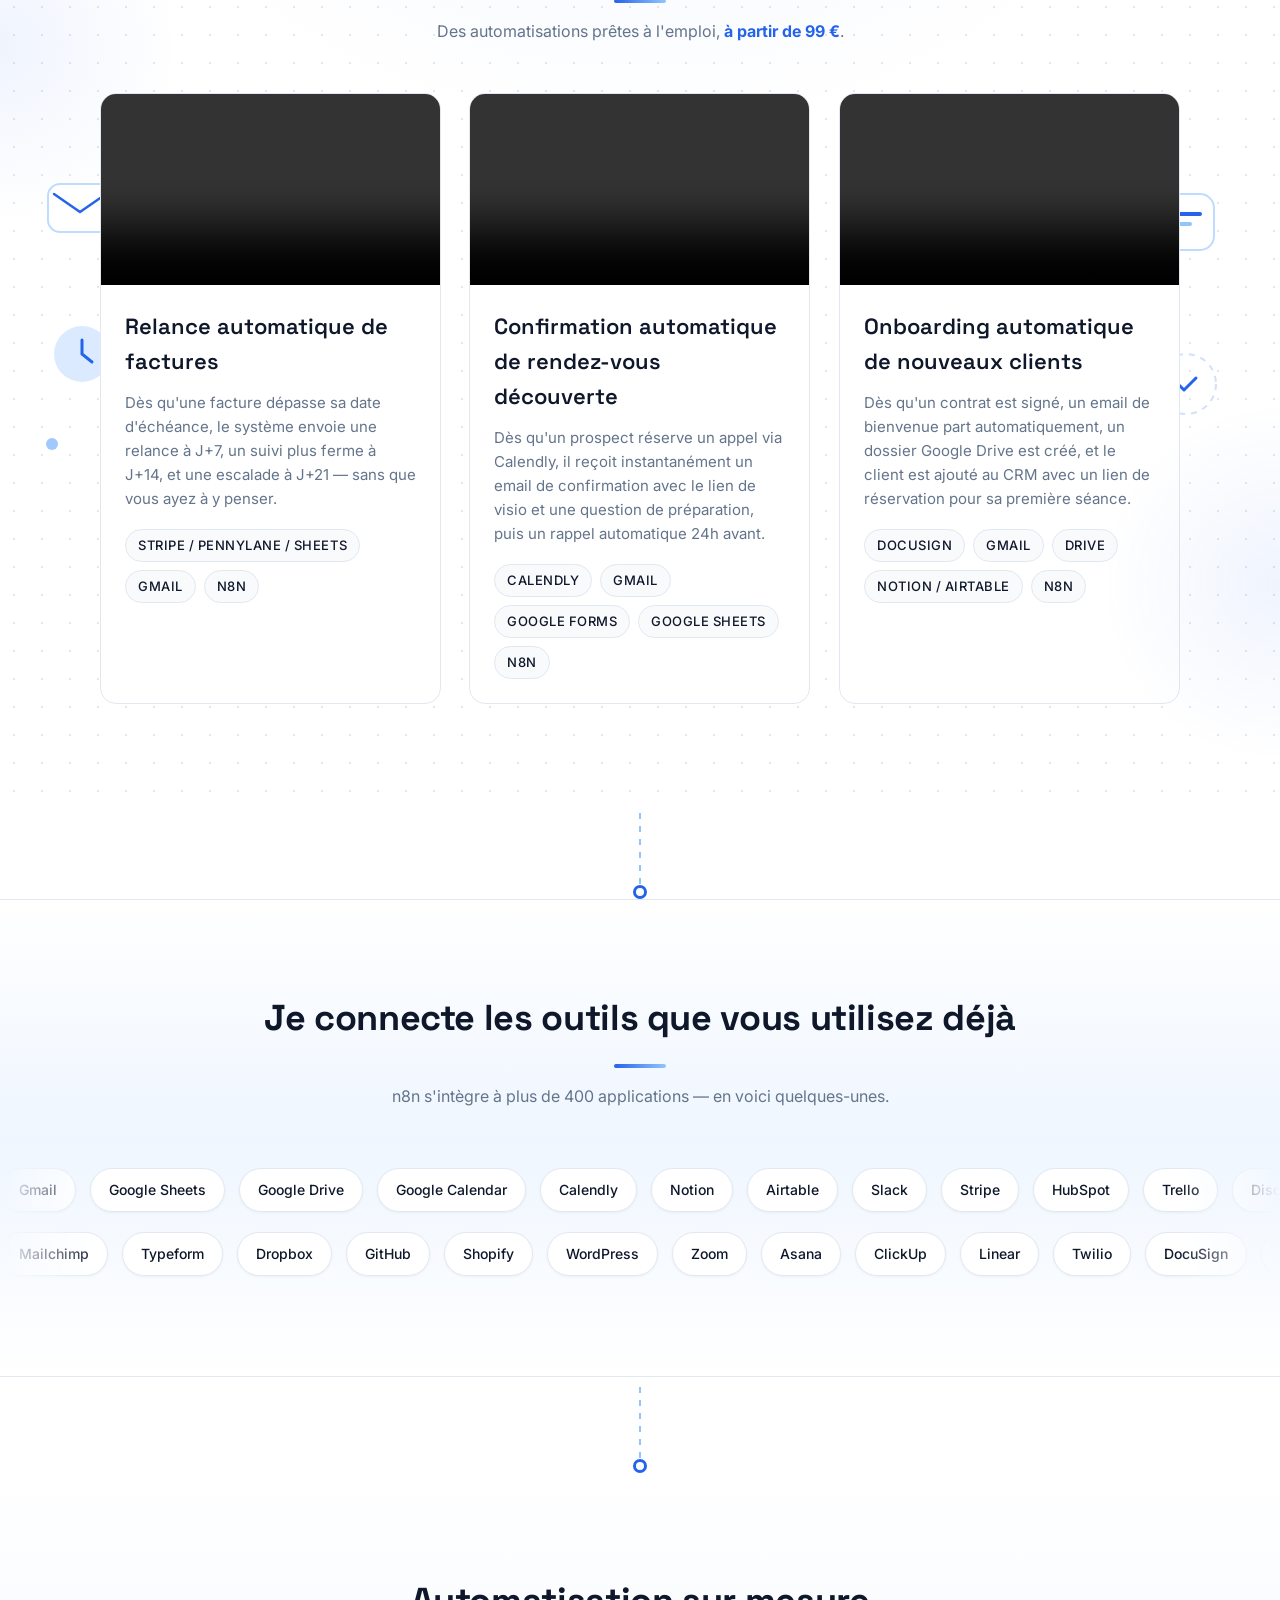
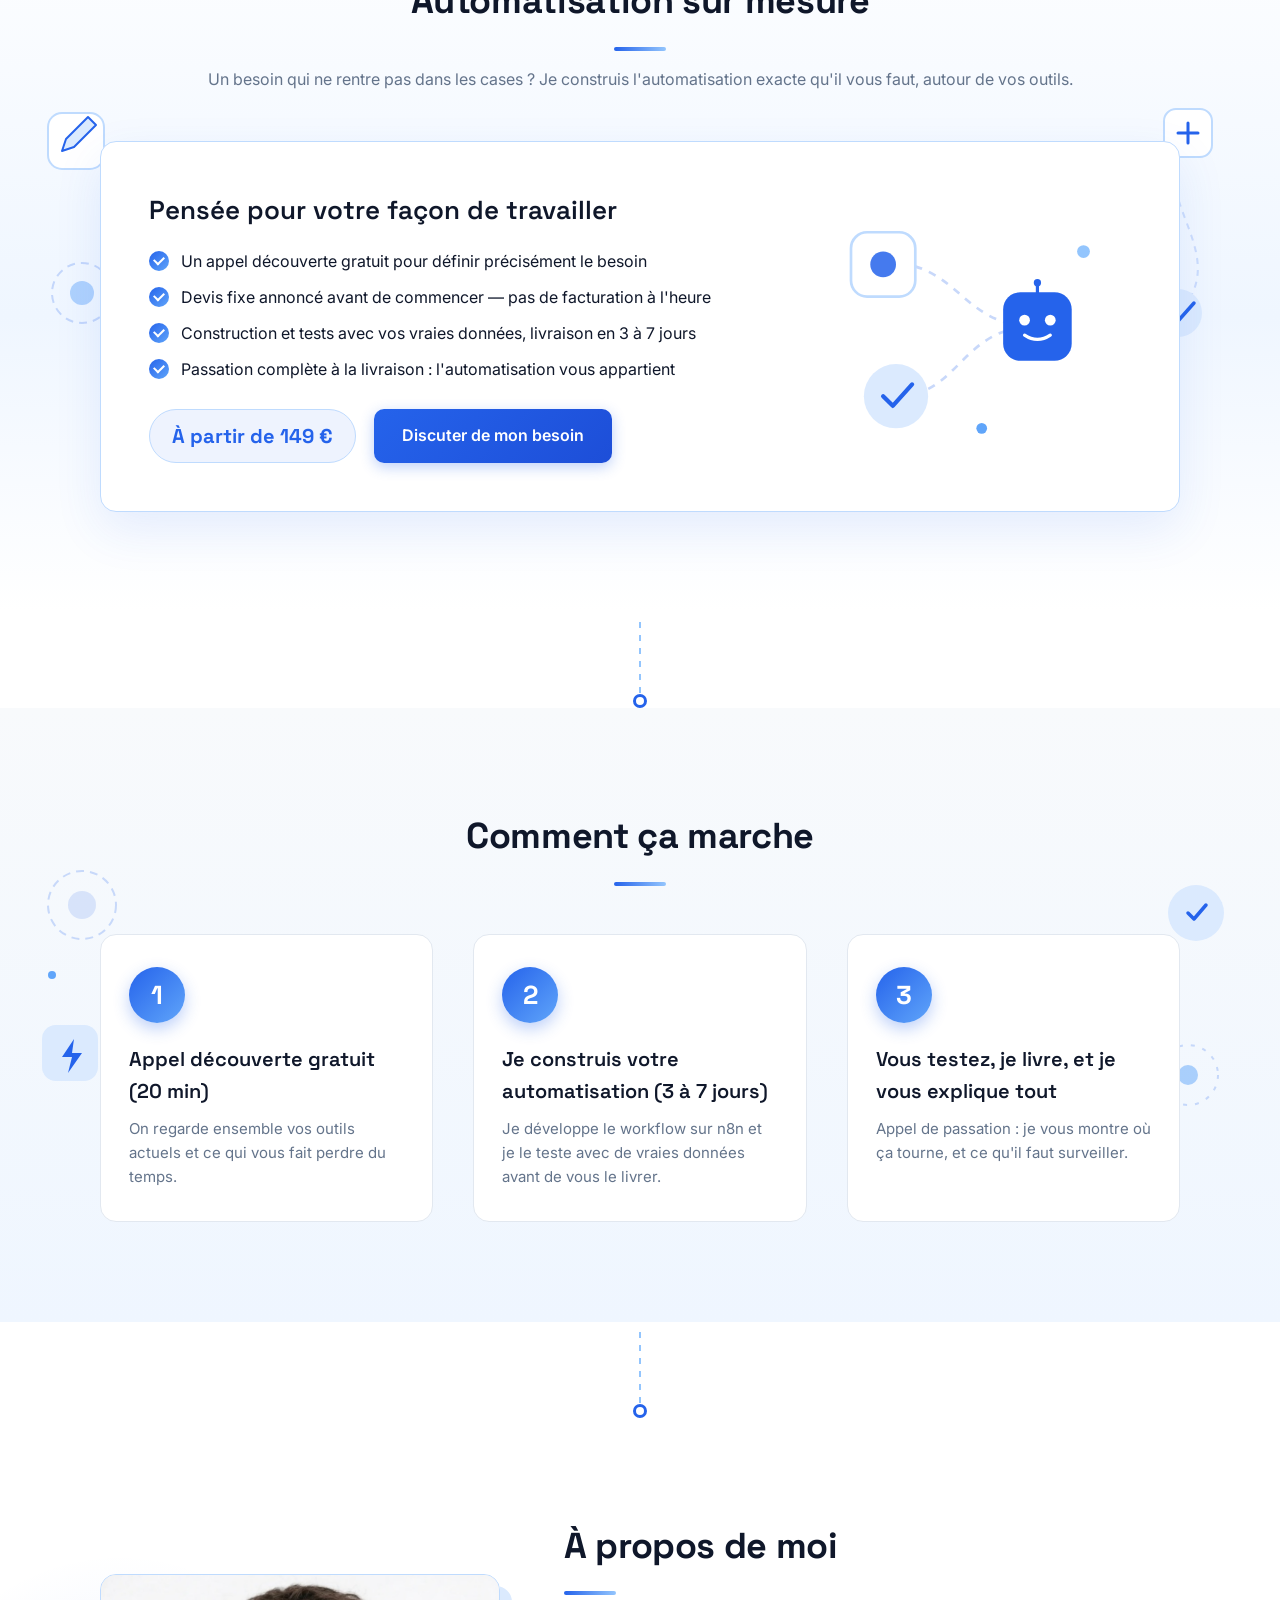
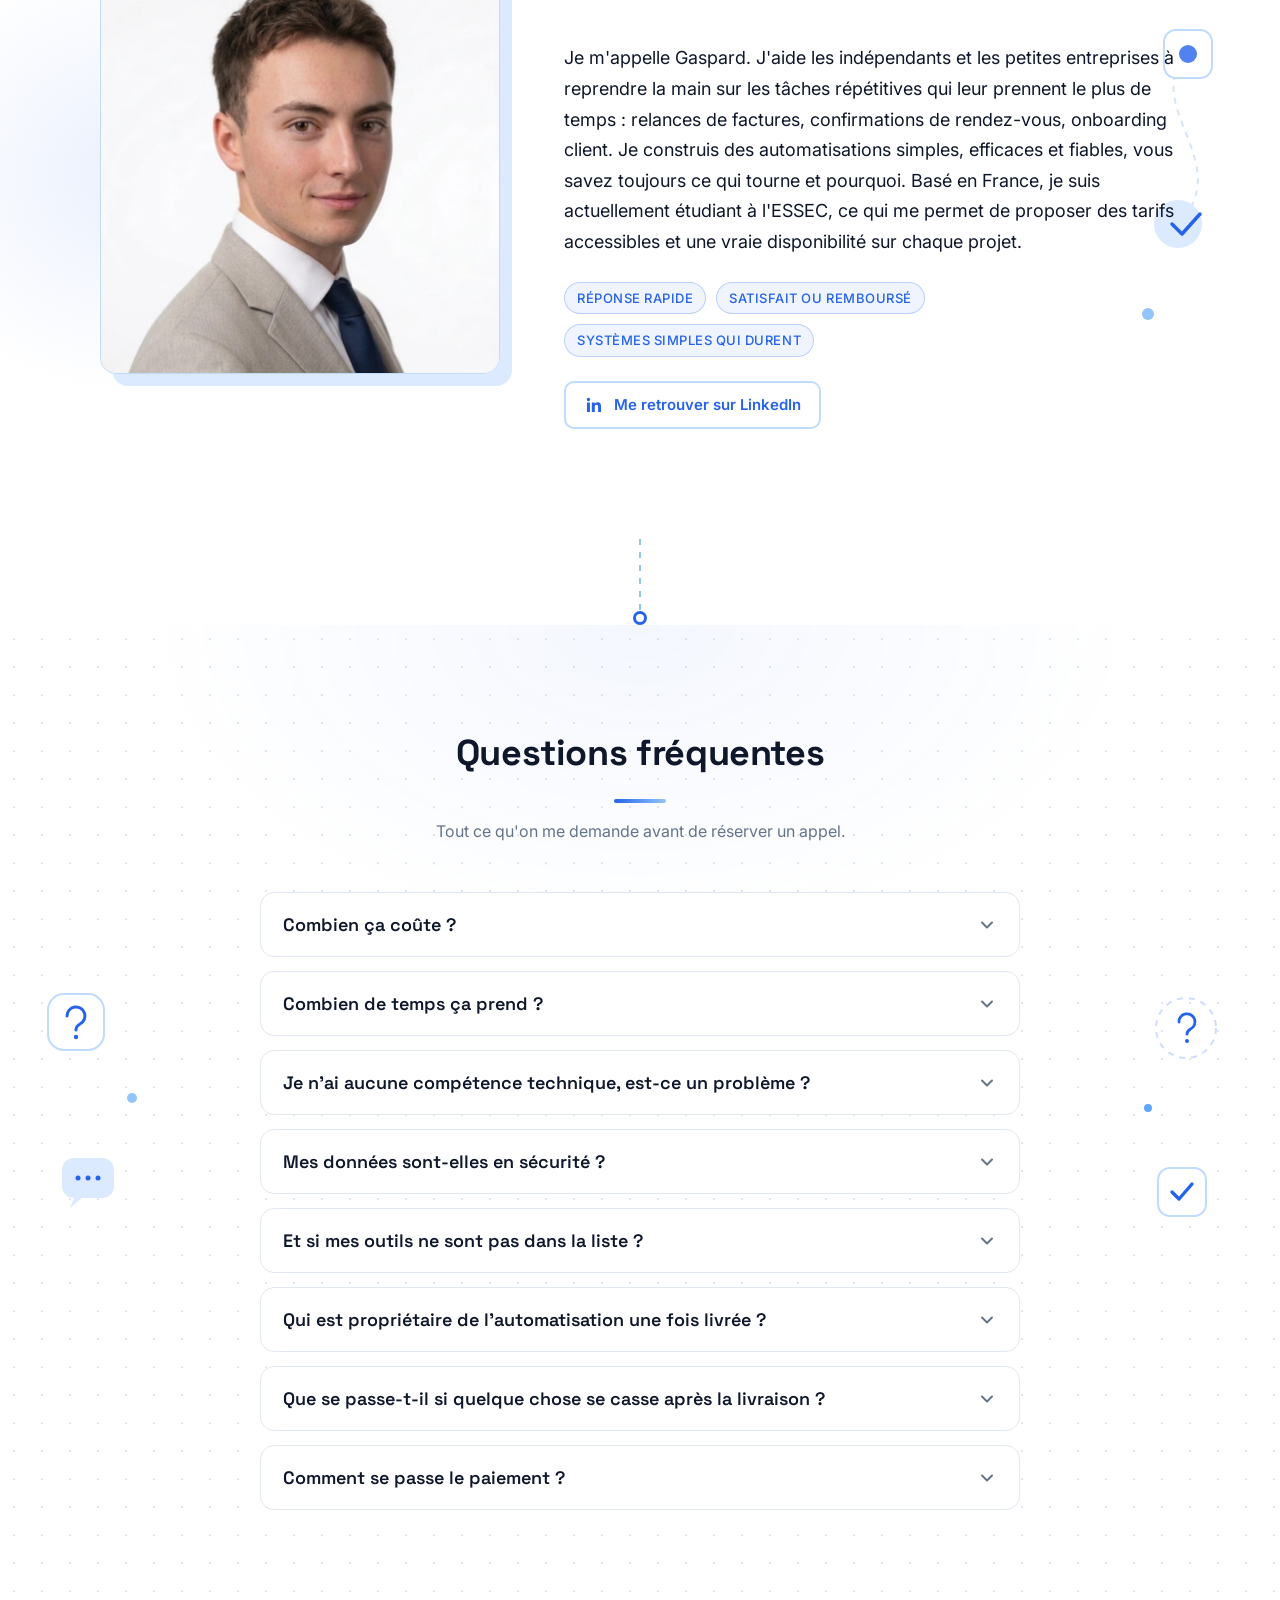
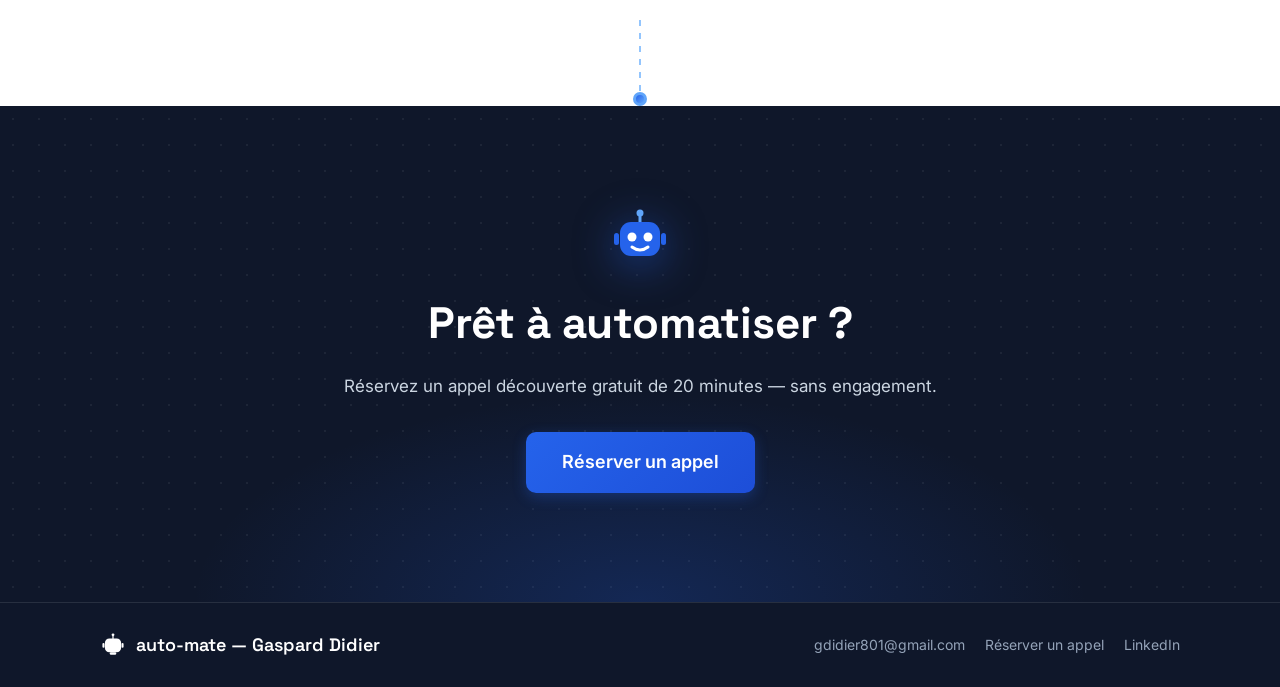
==== commit 27f67fd5: "À propos : tiret -> virgule + badge 'Pas de jargon' -> 'Satisfait ou remboursé' Co-Authored-By: Clau" ====
--- a/index.html
+++ b/index.html
@@ -430,10 +430,10 @@
         <img class="about__photo reveal" src="assets/images/photo.jpg" alt="Photo de Gaspard Didier" width="400" height="400">
         <div class="about__content reveal">
           <h2 class="section-title section-title--left">À propos de moi</h2>
-          <p class="about__text">Je m'appelle Gaspard. J'aide les indépendants et les petites entreprises à reprendre la main sur les tâches répétitives qui leur prennent le plus de temps : relances de factures, confirmations de rendez-vous, onboarding client. Je construis des automatisations simples, efficaces et fiables — vous savez toujours ce qui tourne et pourquoi. Basé en France, je suis actuellement étudiant à l'ESSEC, ce qui me permet de proposer des tarifs accessibles et une vraie disponibilité sur chaque projet.</p>
+          <p class="about__text">Je m'appelle Gaspard. J'aide les indépendants et les petites entreprises à reprendre la main sur les tâches répétitives qui leur prennent le plus de temps : relances de factures, confirmations de rendez-vous, onboarding client. Je construis des automatisations simples, efficaces et fiables, vous savez toujours ce qui tourne et pourquoi. Basé en France, je suis actuellement étudiant à l'ESSEC, ce qui me permet de proposer des tarifs accessibles et une vraie disponibilité sur chaque projet.</p>
           <div class="about__principles">
             <span class="badge badge--principle">Réponse rapide</span>
-            <span class="badge badge--principle">Pas de jargon</span>
+            <span class="badge badge--principle">Satisfait ou remboursé</span>
             <span class="badge badge--principle">Systèmes simples qui durent</span>
           </div>
           <a href="https://www.linkedin.com/in/gaspard-didier-490bb827a/" class="about__linkedin" target="_blank" rel="noopener">
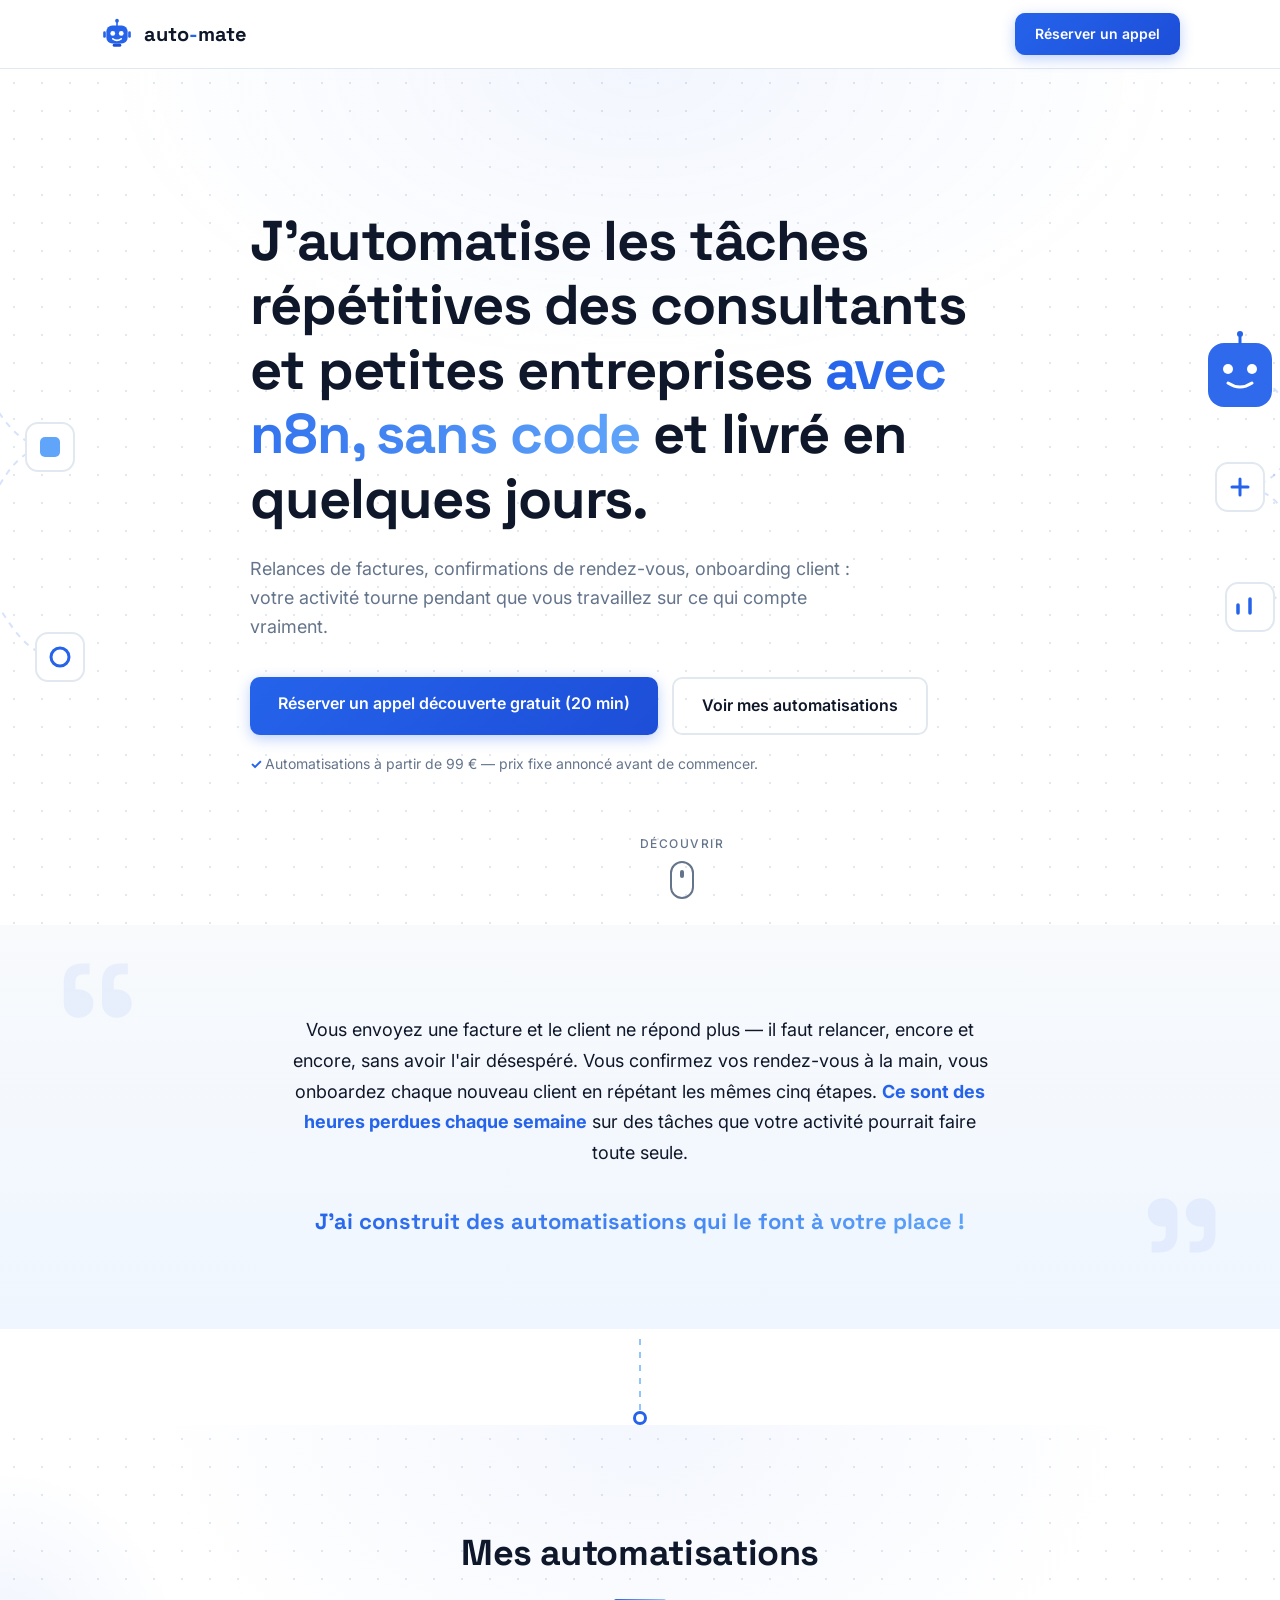
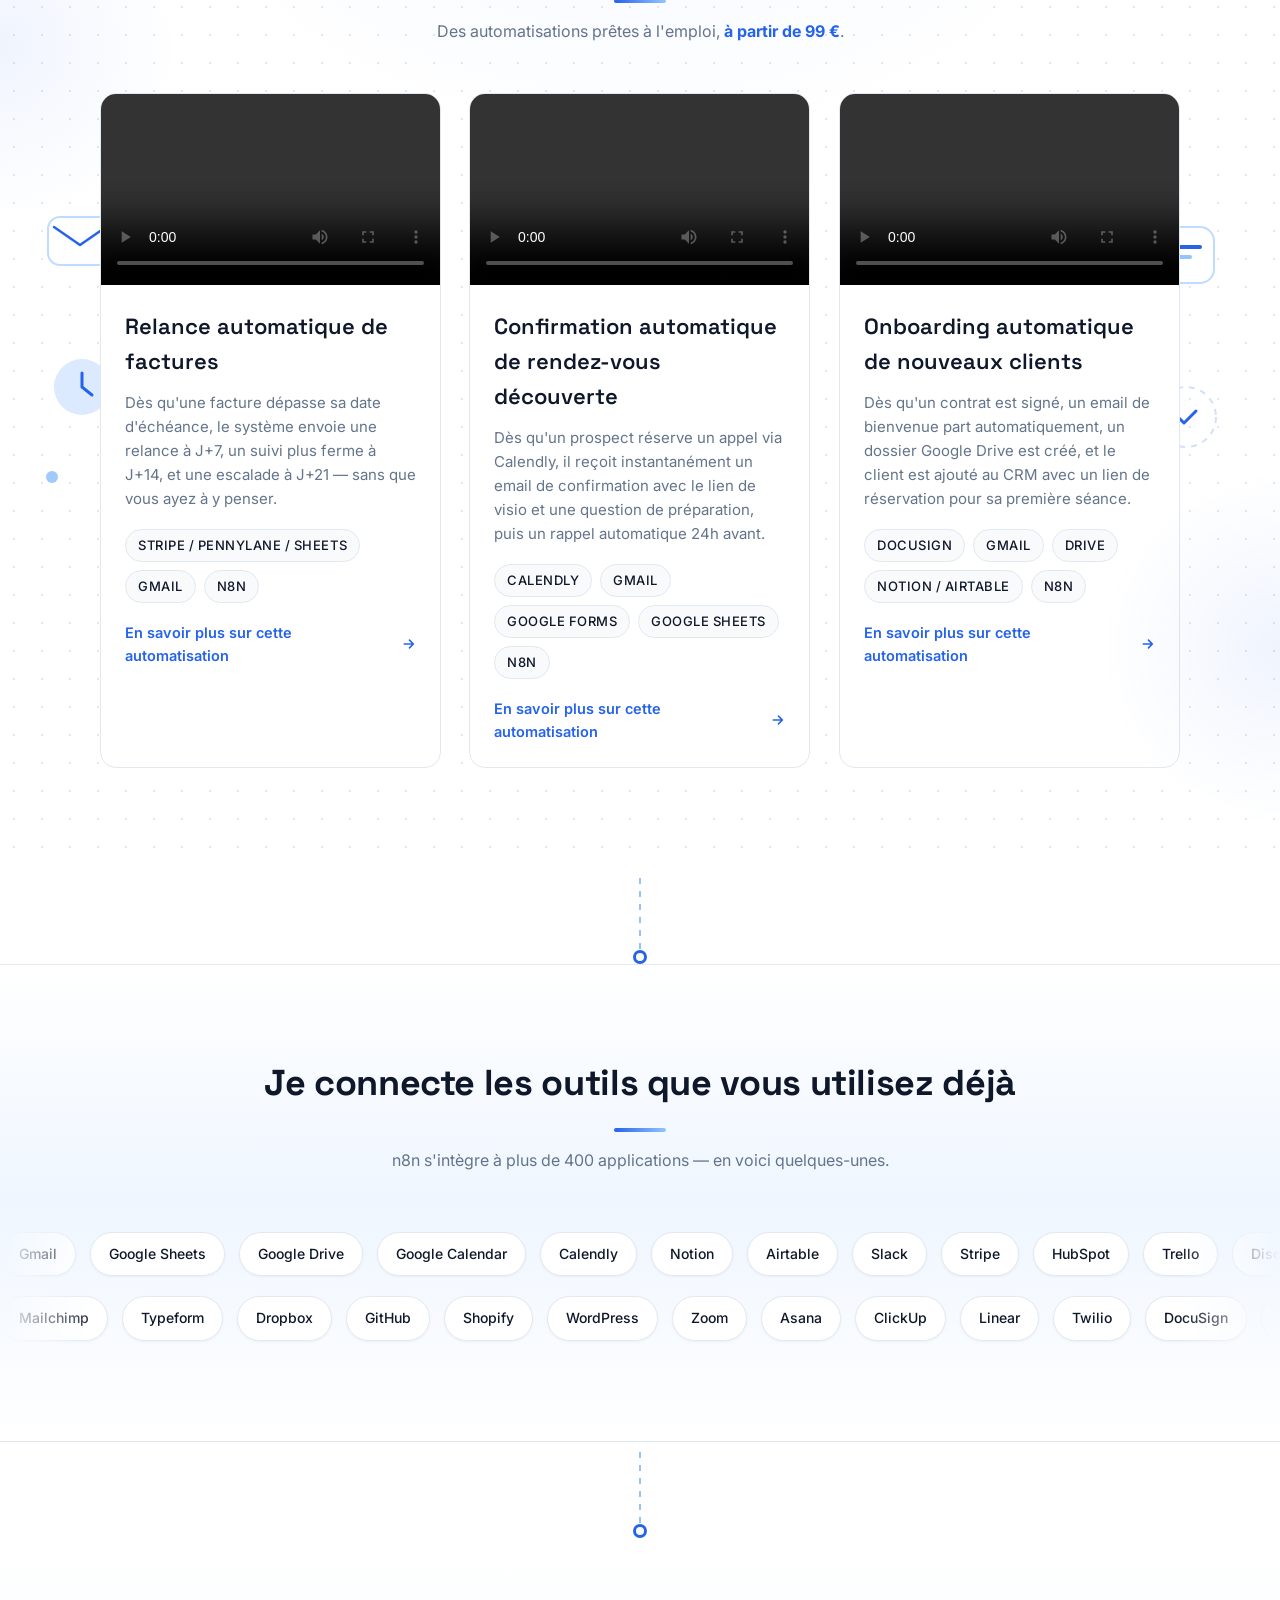
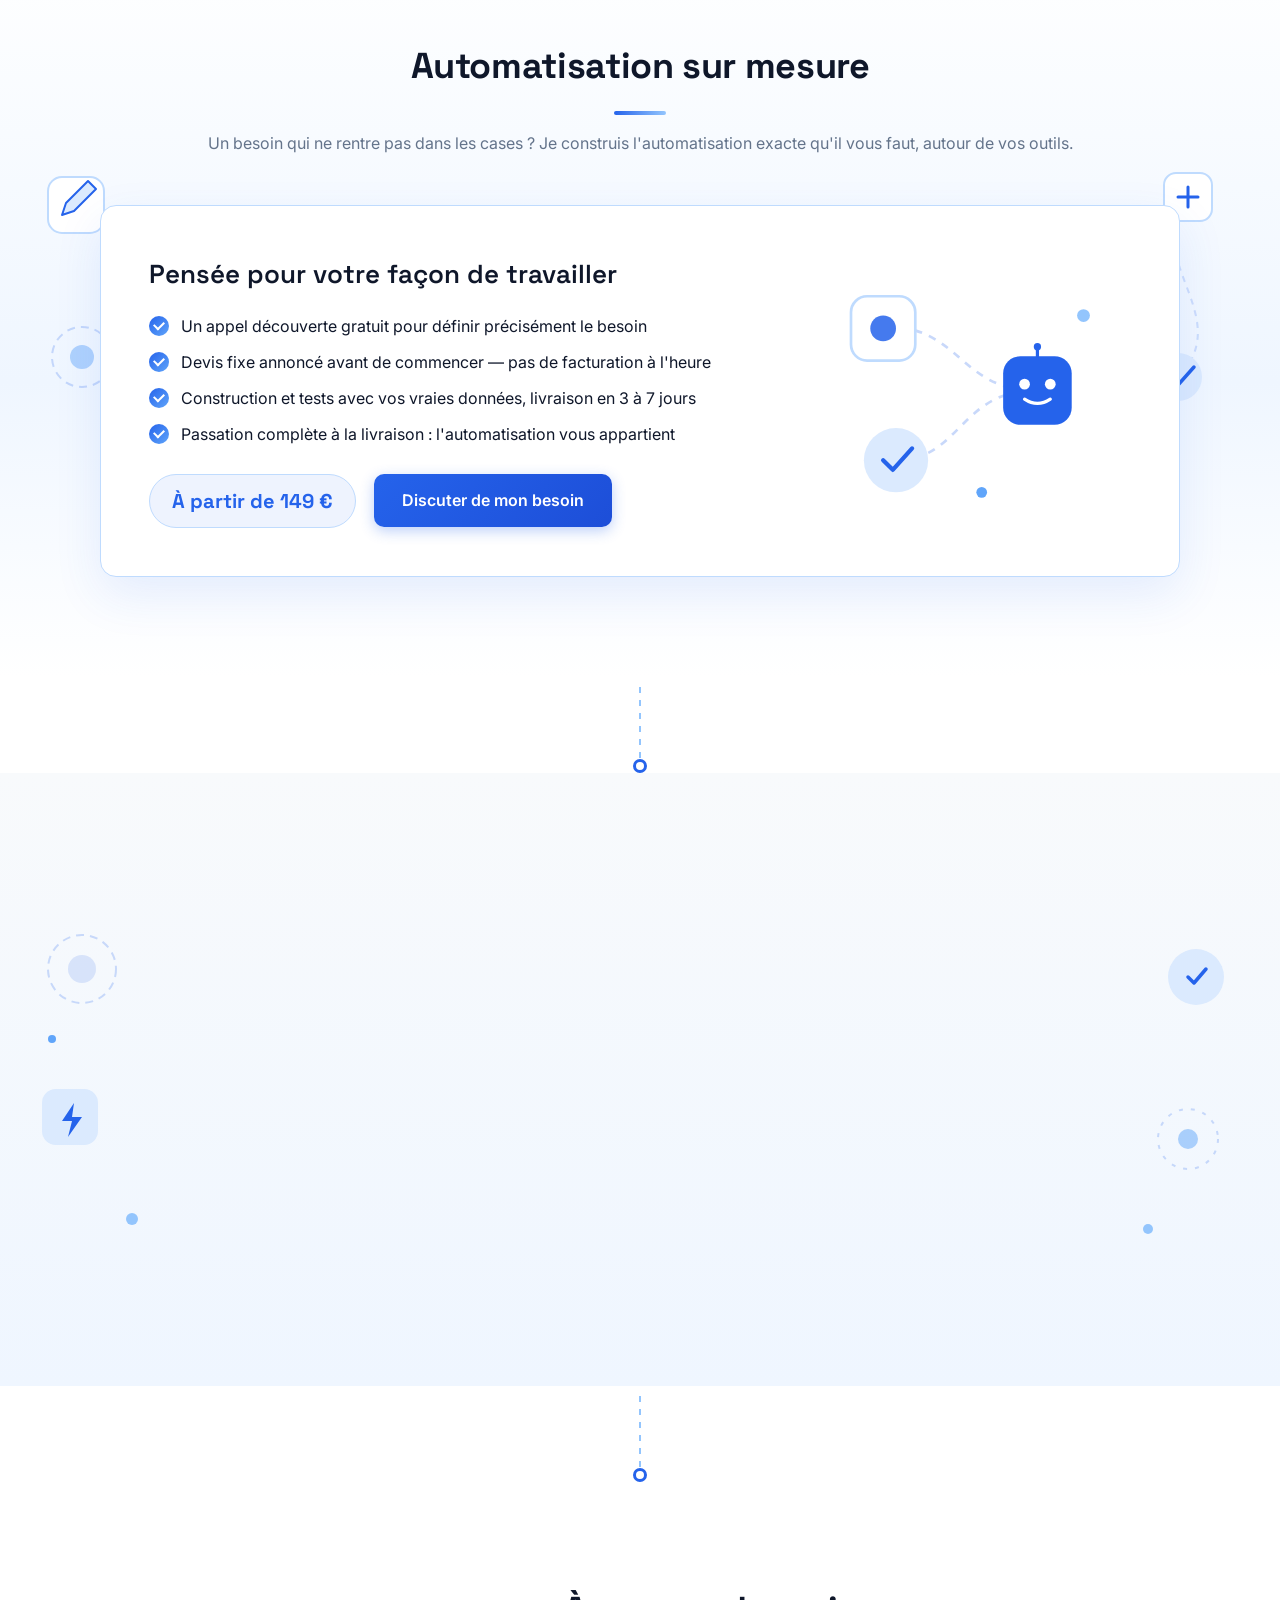
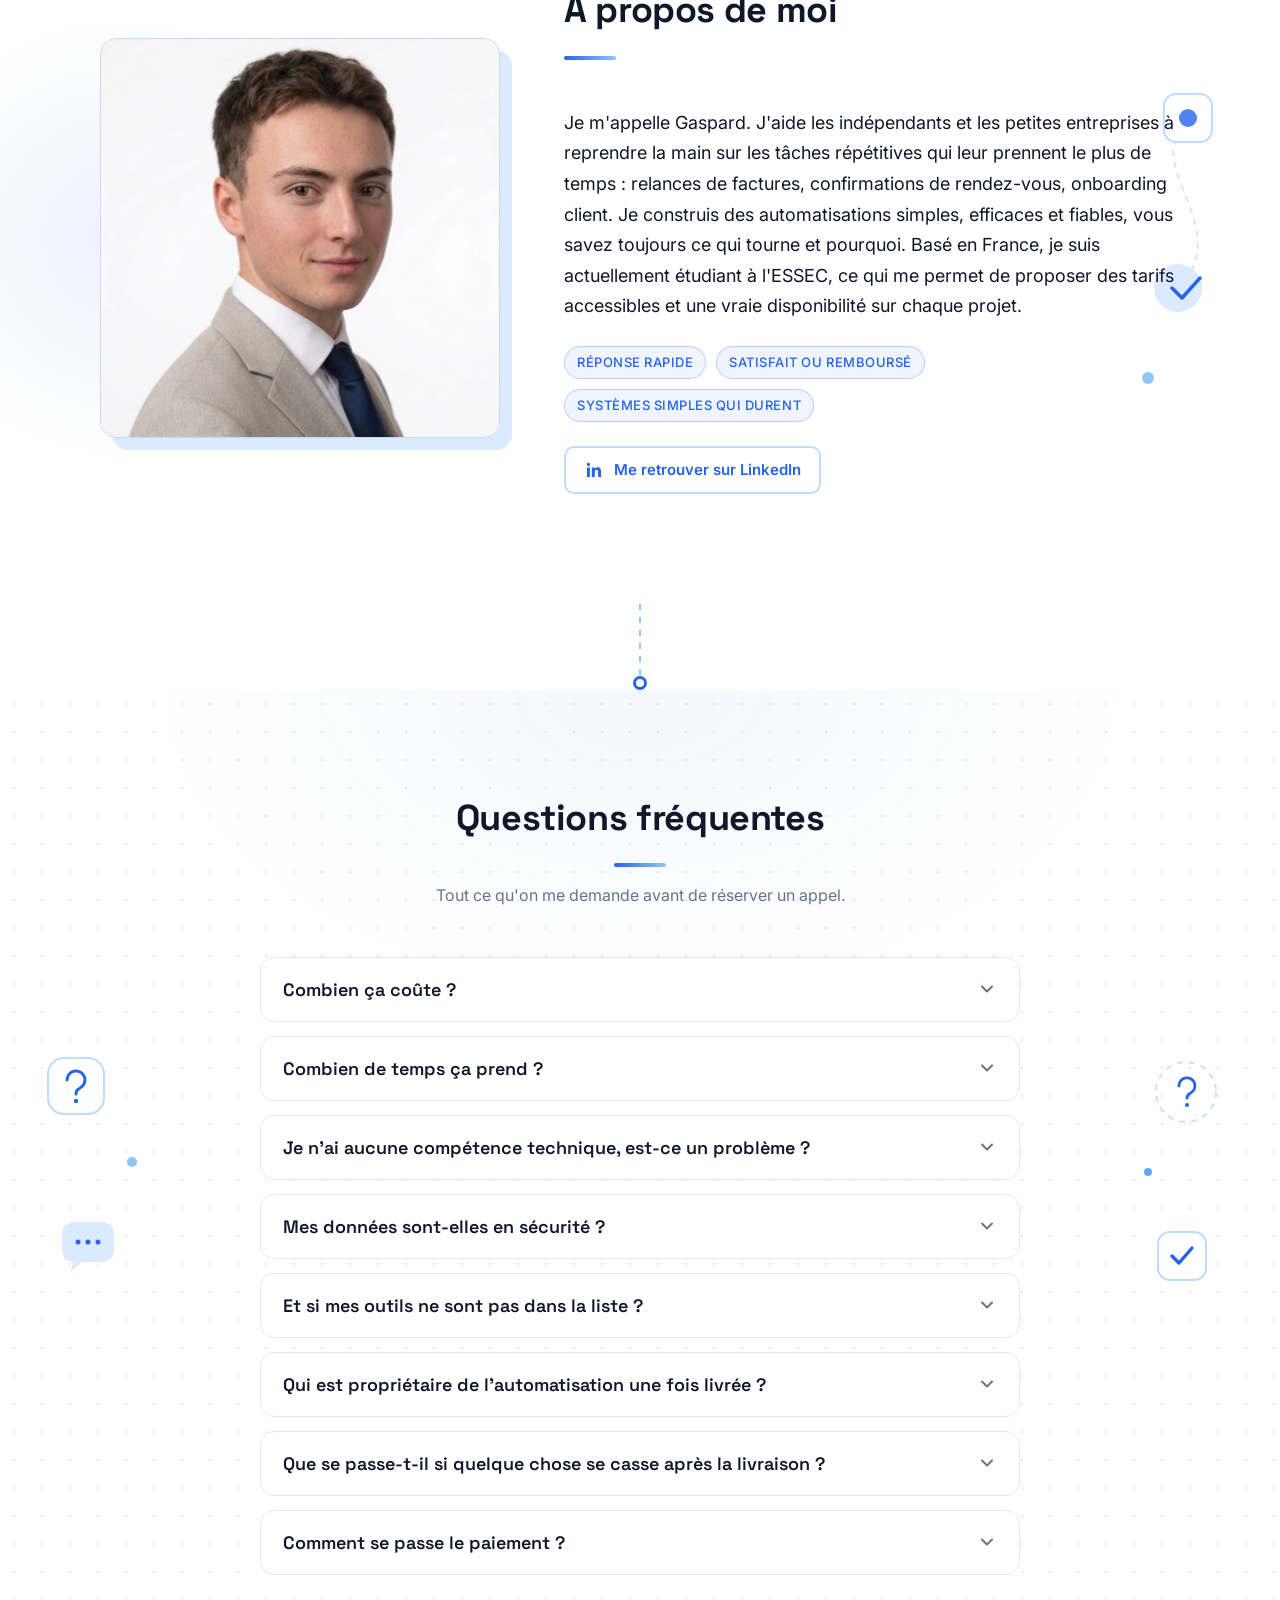
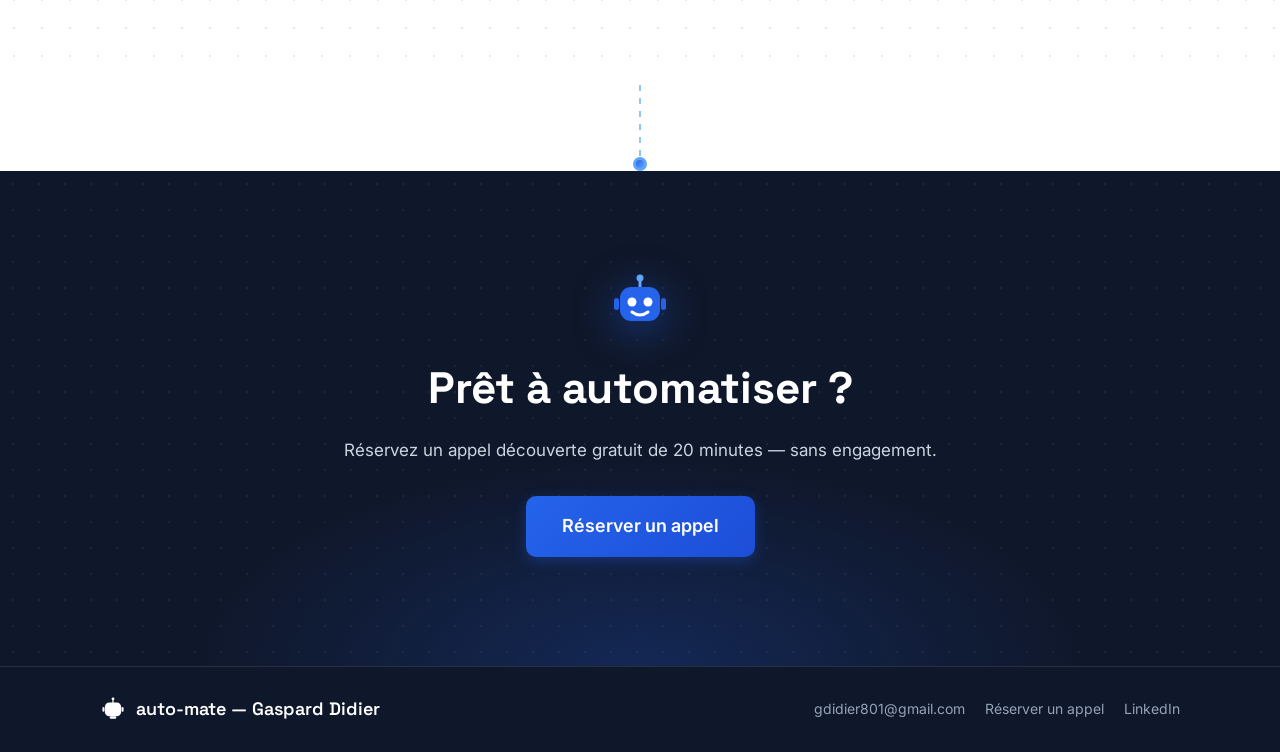
==== commit 9ecd5aec: "Pages détail par automatisation (case studies) + boutons En savoir plus - Nouvelle page automatisati" ====
--- a/index.html
+++ b/index.html
@@ -147,6 +147,9 @@
                 <span class="badge">Gmail</span>
                 <span class="badge">n8n</span>
               </div>
+              <a class="card__more" href="automatisations.html#relances">En savoir plus sur cette automatisation
+                <svg viewBox="0 0 24 24" width="16" height="16" fill="none" stroke="currentColor" stroke-width="2.4" stroke-linecap="round" stroke-linejoin="round"><path d="M5 12h14M13 6l6 6-6 6"/></svg>
+              </a>
             </div>
           </article>
 
@@ -171,6 +174,9 @@
                 <span class="badge">Google Sheets</span>
                 <span class="badge">n8n</span>
               </div>
+              <a class="card__more" href="automatisations.html#rendez-vous">En savoir plus sur cette automatisation
+                <svg viewBox="0 0 24 24" width="16" height="16" fill="none" stroke="currentColor" stroke-width="2.4" stroke-linecap="round" stroke-linejoin="round"><path d="M5 12h14M13 6l6 6-6 6"/></svg>
+              </a>
             </div>
           </article>
 
@@ -195,6 +201,9 @@
                 <span class="badge">Notion / Airtable</span>
                 <span class="badge">n8n</span>
               </div>
+              <a class="card__more" href="automatisations.html#onboarding">En savoir plus sur cette automatisation
+                <svg viewBox="0 0 24 24" width="16" height="16" fill="none" stroke="currentColor" stroke-width="2.4" stroke-linecap="round" stroke-linejoin="round"><path d="M5 12h14M13 6l6 6-6 6"/></svg>
+              </a>
             </div>
           </article>
 
--- a/css/style.css
+++ b/css/style.css
@@ -919,6 +919,223 @@
   margin-bottom: 32px;
 }
 
+/* ===== Bouton "En savoir plus" sur les cartes ===== */
+.card__more {
+  display: inline-flex;
+  align-items: center;
+  gap: 7px;
+  margin-top: 18px;
+  font-weight: 600;
+  font-size: 14.5px;
+  color: var(--accent);
+  text-decoration: none;
+  transition: gap 0.2s ease, color 0.2s ease;
+}
+.card__more svg { transition: transform 0.2s ease; }
+.card__more:hover { color: var(--accent-hover); gap: 11px; }
+.card__more:hover svg { transform: translateX(3px); }
+
+/* ===== Page détail : sous-nav à onglets ===== */
+.subnav {
+  border-top: 1px solid var(--border);
+  background: rgba(255, 255, 255, 0.9);
+  backdrop-filter: blur(8px);
+}
+.subnav__inner {
+  display: flex;
+  gap: 6px;
+  overflow-x: auto;
+  scrollbar-width: none;
+  -webkit-overflow-scrolling: touch;
+}
+.subnav__inner::-webkit-scrollbar { display: none; }
+.subnav__tab {
+  position: relative;
+  flex-shrink: 0;
+  padding: 16px 14px;
+  font-family: var(--font-display);
+  font-weight: 600;
+  font-size: 15px;
+  color: var(--text-muted);
+  text-decoration: none;
+  white-space: nowrap;
+  transition: color 0.2s ease;
+}
+.subnav__tab::after {
+  content: "";
+  position: absolute;
+  left: 14px;
+  right: 14px;
+  bottom: 0;
+  height: 3px;
+  border-radius: 3px 3px 0 0;
+  background: linear-gradient(90deg, var(--accent), var(--blue-400));
+  transform: scaleX(0);
+  transition: transform 0.25s ease;
+}
+.subnav__tab:hover { color: var(--text); }
+.subnav__tab.is-active { color: var(--accent); }
+.subnav__tab.is-active::after { transform: scaleX(1); }
+
+/* ===== Page détail : contenu ===== */
+.detail {
+  position: relative;
+  overflow: hidden;
+  padding: 64px 0 90px;
+  background:
+    radial-gradient(ellipse 55% 35% at 50% 0%, rgba(37, 99, 235, 0.05), transparent 70%),
+    radial-gradient(circle, var(--border) 1px, transparent 1px);
+  background-size: auto, 28px 28px;
+}
+.case {
+  max-width: 860px;
+  margin: 0 auto;
+  position: relative;
+}
+.case__eyebrow {
+  font-size: 13px;
+  text-transform: uppercase;
+  letter-spacing: 0.1em;
+  font-weight: 600;
+  color: var(--accent);
+  margin-bottom: 10px;
+}
+.case__title {
+  font-family: var(--font-display);
+  font-weight: 700;
+  font-size: 32px;
+  line-height: 1.15;
+  letter-spacing: -0.02em;
+  margin-bottom: 14px;
+}
+.case__lead {
+  font-size: 18px;
+  color: var(--text-muted);
+  margin-bottom: 32px;
+  max-width: 680px;
+}
+.case__media {
+  position: relative;
+  border-radius: var(--radius);
+  overflow: hidden;
+  border: 1px solid var(--blue-200);
+  box-shadow: 0 18px 48px rgba(37, 99, 235, 0.14);
+  margin-bottom: 22px;
+}
+.case__video {
+  width: 100%;
+  display: block;
+  aspect-ratio: 16 / 9;
+  background: #000;
+}
+.case__badges {
+  display: flex;
+  flex-wrap: wrap;
+  gap: 8px;
+  margin-bottom: 40px;
+}
+.case__body h2 {
+  font-family: var(--font-display);
+  font-weight: 600;
+  font-size: 22px;
+  margin: 36px 0 14px;
+  padding-left: 14px;
+  border-left: 4px solid var(--accent);
+}
+.case__body p {
+  font-size: 16.5px;
+  line-height: 1.7;
+  color: #334155;
+  margin-bottom: 14px;
+}
+.case__scenario {
+  background: var(--blue-50);
+  border: 1px solid var(--blue-100);
+  border-radius: 12px;
+  padding: 16px 20px;
+  font-style: italic;
+  color: var(--text) !important;
+}
+.case__steps {
+  margin: 0 0 14px;
+  padding-left: 0;
+  list-style: none;
+  counter-reset: step;
+}
+.case__steps li {
+  position: relative;
+  padding-left: 44px;
+  margin-bottom: 14px;
+  font-size: 16.5px;
+  line-height: 1.6;
+  color: #334155;
+  counter-increment: step;
+}
+.case__steps li::before {
+  content: counter(step);
+  position: absolute;
+  left: 0;
+  top: 0;
+  width: 28px;
+  height: 28px;
+  display: inline-flex;
+  align-items: center;
+  justify-content: center;
+  font-family: var(--font-display);
+  font-weight: 700;
+  font-size: 14px;
+  color: #fff;
+  background: linear-gradient(135deg, var(--accent), var(--blue-400));
+  border-radius: 50%;
+  box-shadow: 0 4px 10px rgba(37, 99, 235, 0.3);
+}
+.case__friction {
+  background: #FFF7ED;
+  border: 1px solid #FED7AA;
+  border-left: 4px solid #F59E0B;
+  border-radius: 12px;
+  padding: 18px 20px;
+  margin: 24px 0;
+  font-size: 15.5px;
+  line-height: 1.65;
+  color: #7C2D12;
+}
+.case__friction strong { color: #9A3412; }
+
+/* Sur mesure (placeholder) */
+.case--custom { text-align: center; }
+.case__custom-illu { margin: 8px auto 30px; max-width: 340px; }
+.case__custom-illu svg { width: 100%; }
+.case__body--center { text-align: center; }
+.case__body--center h2 { border-left: none; padding-left: 0; display: inline-block; }
+.custom__list--center {
+  display: inline-grid;
+  text-align: left;
+  margin: 8px auto 24px;
+}
+.case__custom-note { color: var(--text-muted); font-style: italic; }
+.case__cta {
+  display: flex;
+  flex-wrap: wrap;
+  align-items: center;
+  justify-content: center;
+  gap: 18px;
+  margin-top: 28px;
+}
+
+/* CTA bas de page détail */
+.case__footer-cta {
+  max-width: 860px;
+  margin: 56px auto 0;
+  padding-top: 36px;
+  border-top: 1px solid var(--border);
+  display: flex;
+  flex-wrap: wrap;
+  gap: 16px;
+  justify-content: space-between;
+  align-items: center;
+}
+
 /* ===== Lightbox vidéo ===== */
 .lightbox {
   position: fixed;
@@ -1079,6 +1296,9 @@
   .custom__title { font-size: 26px; }
   .faq__q { font-size: 18px; }
 
+  .case__title { font-size: 42px; }
+  .detail { padding: 80px 0 110px; }
+
   .cta__title { font-size: 44px; }
 
   .footer__inner { flex-direction: row; justify-content: space-between; }
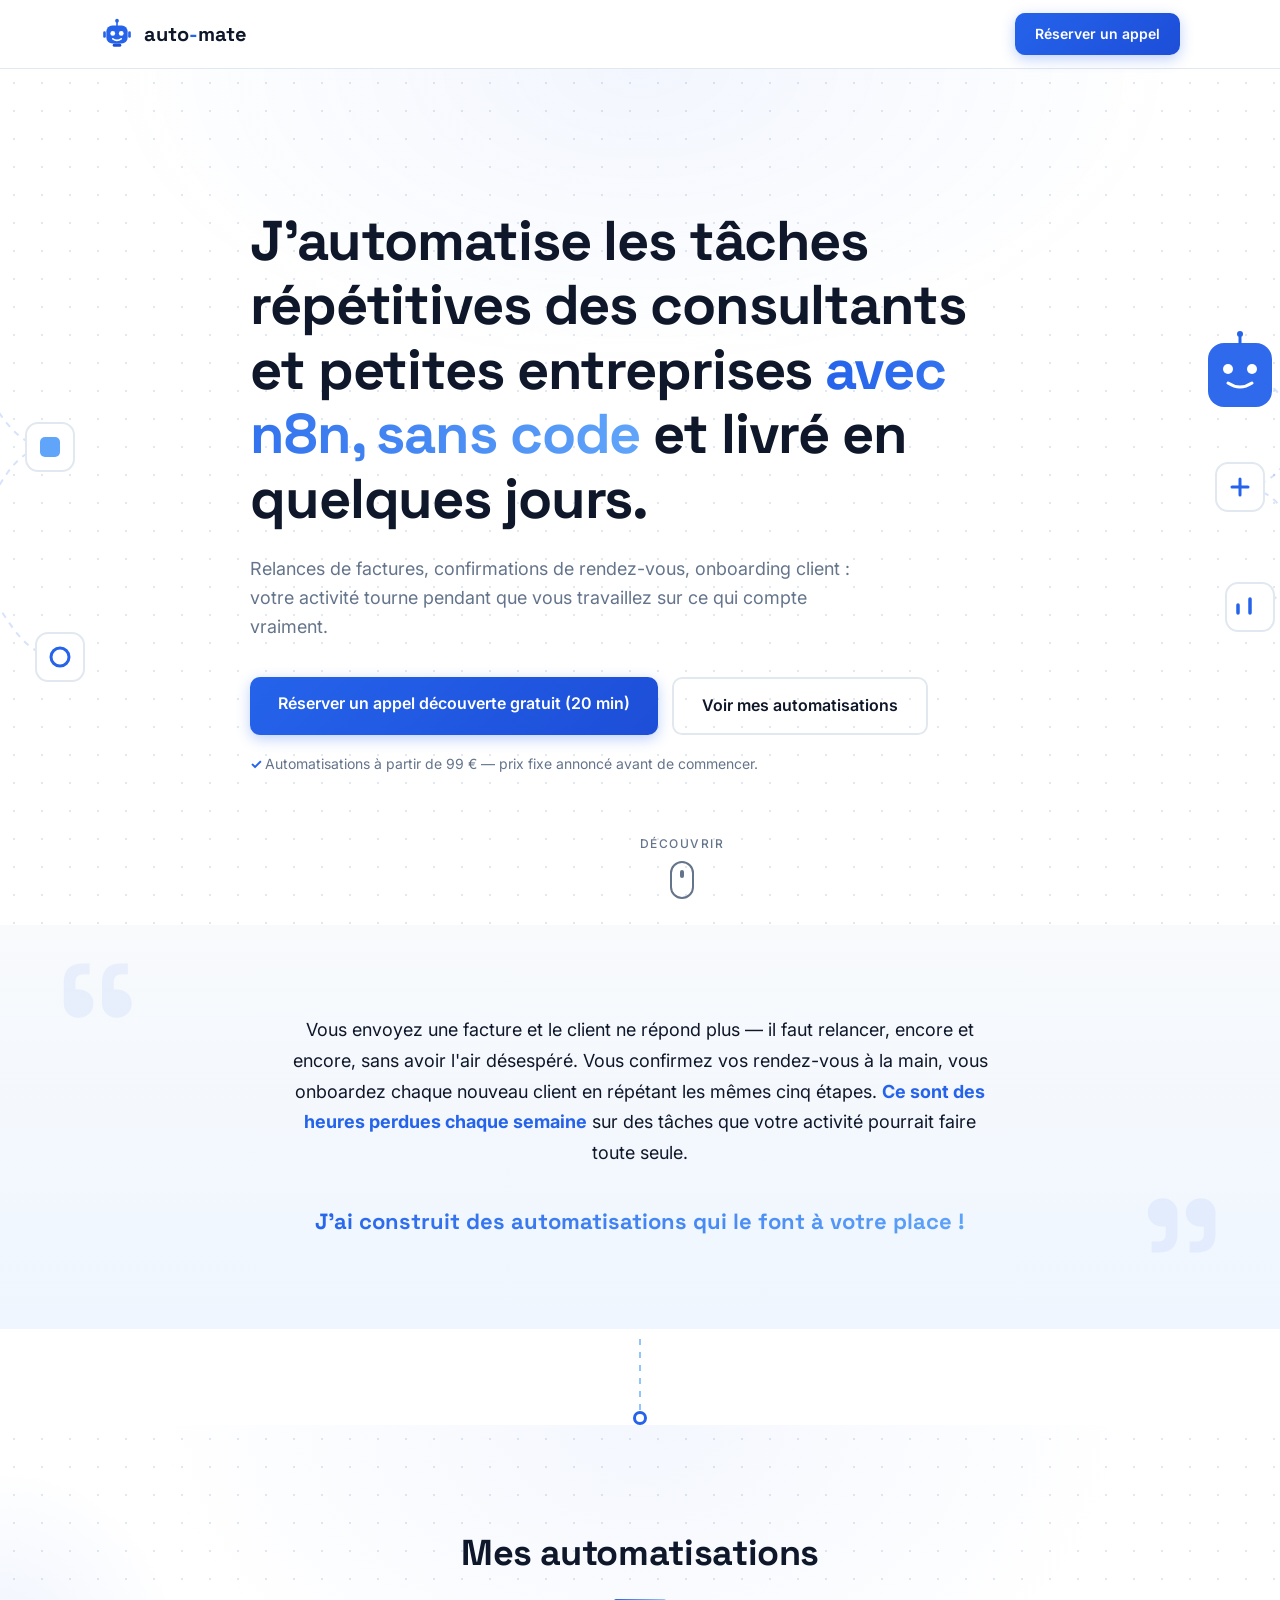
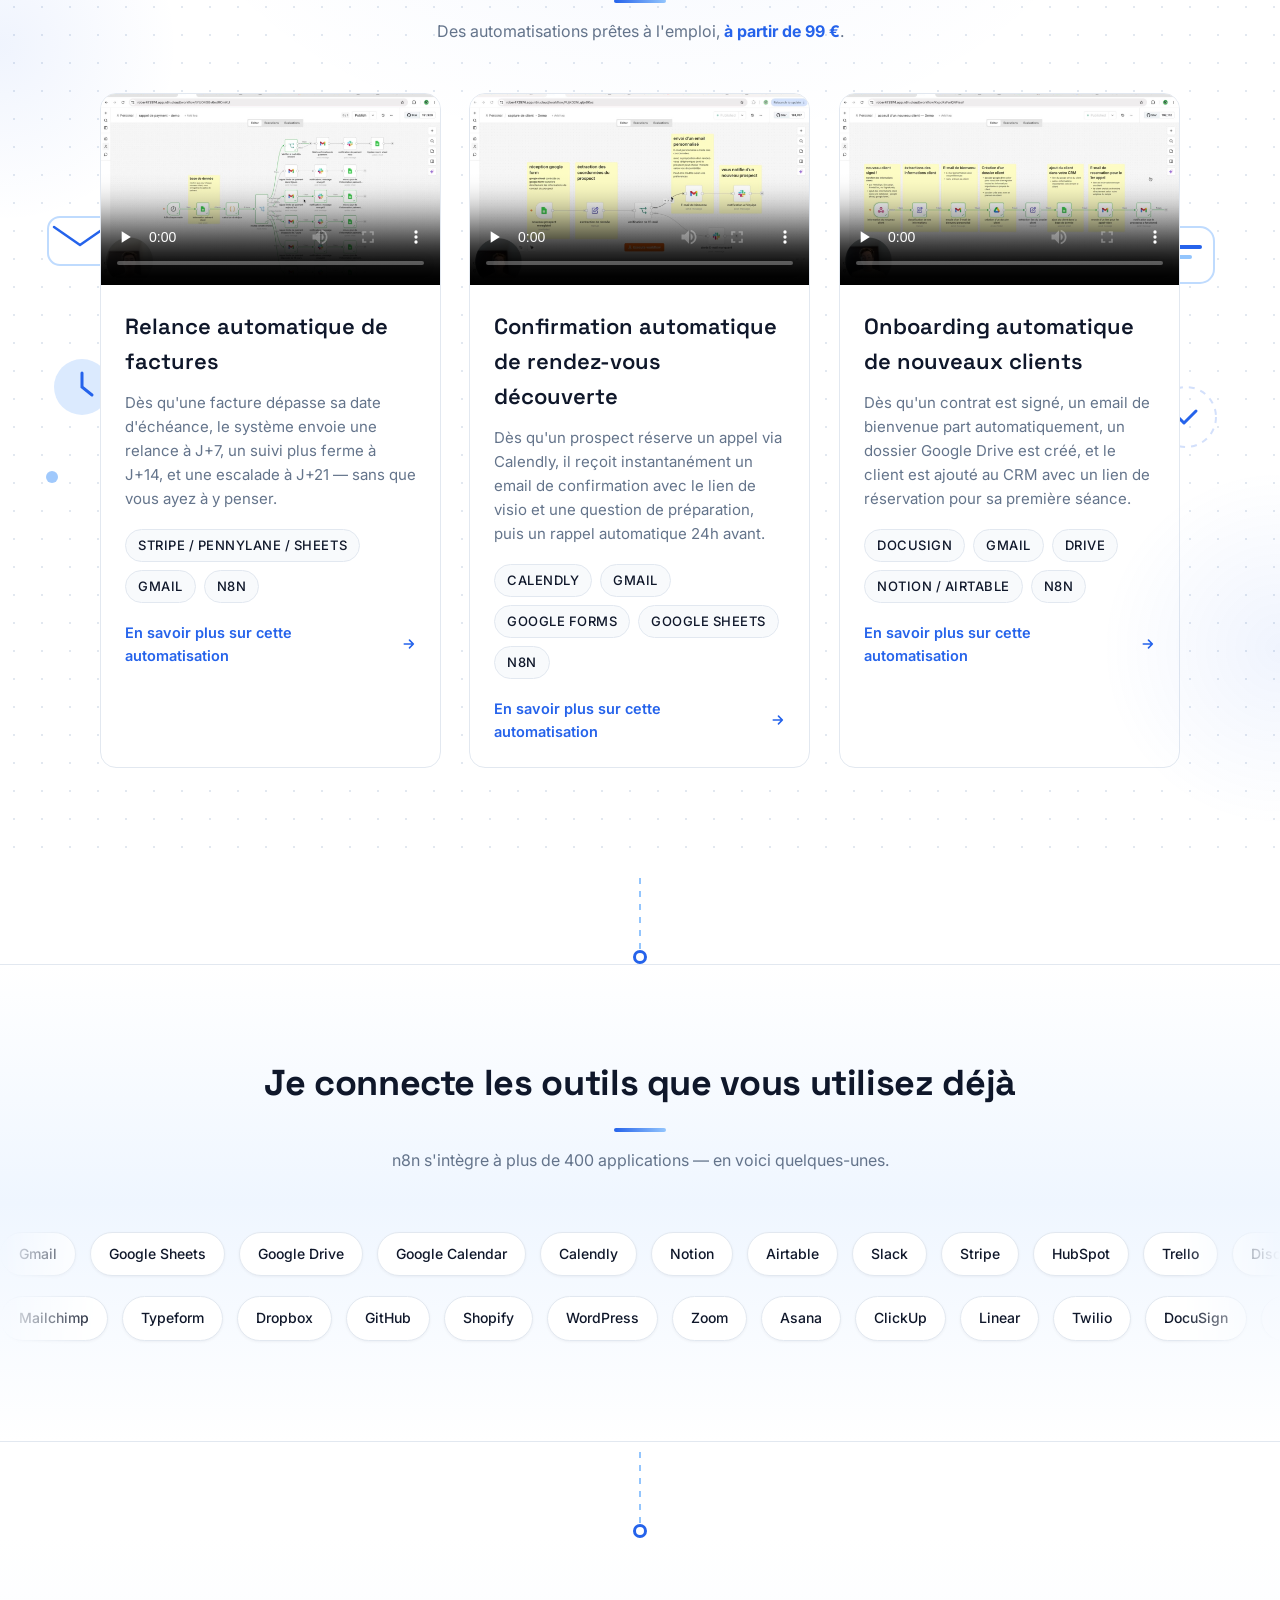
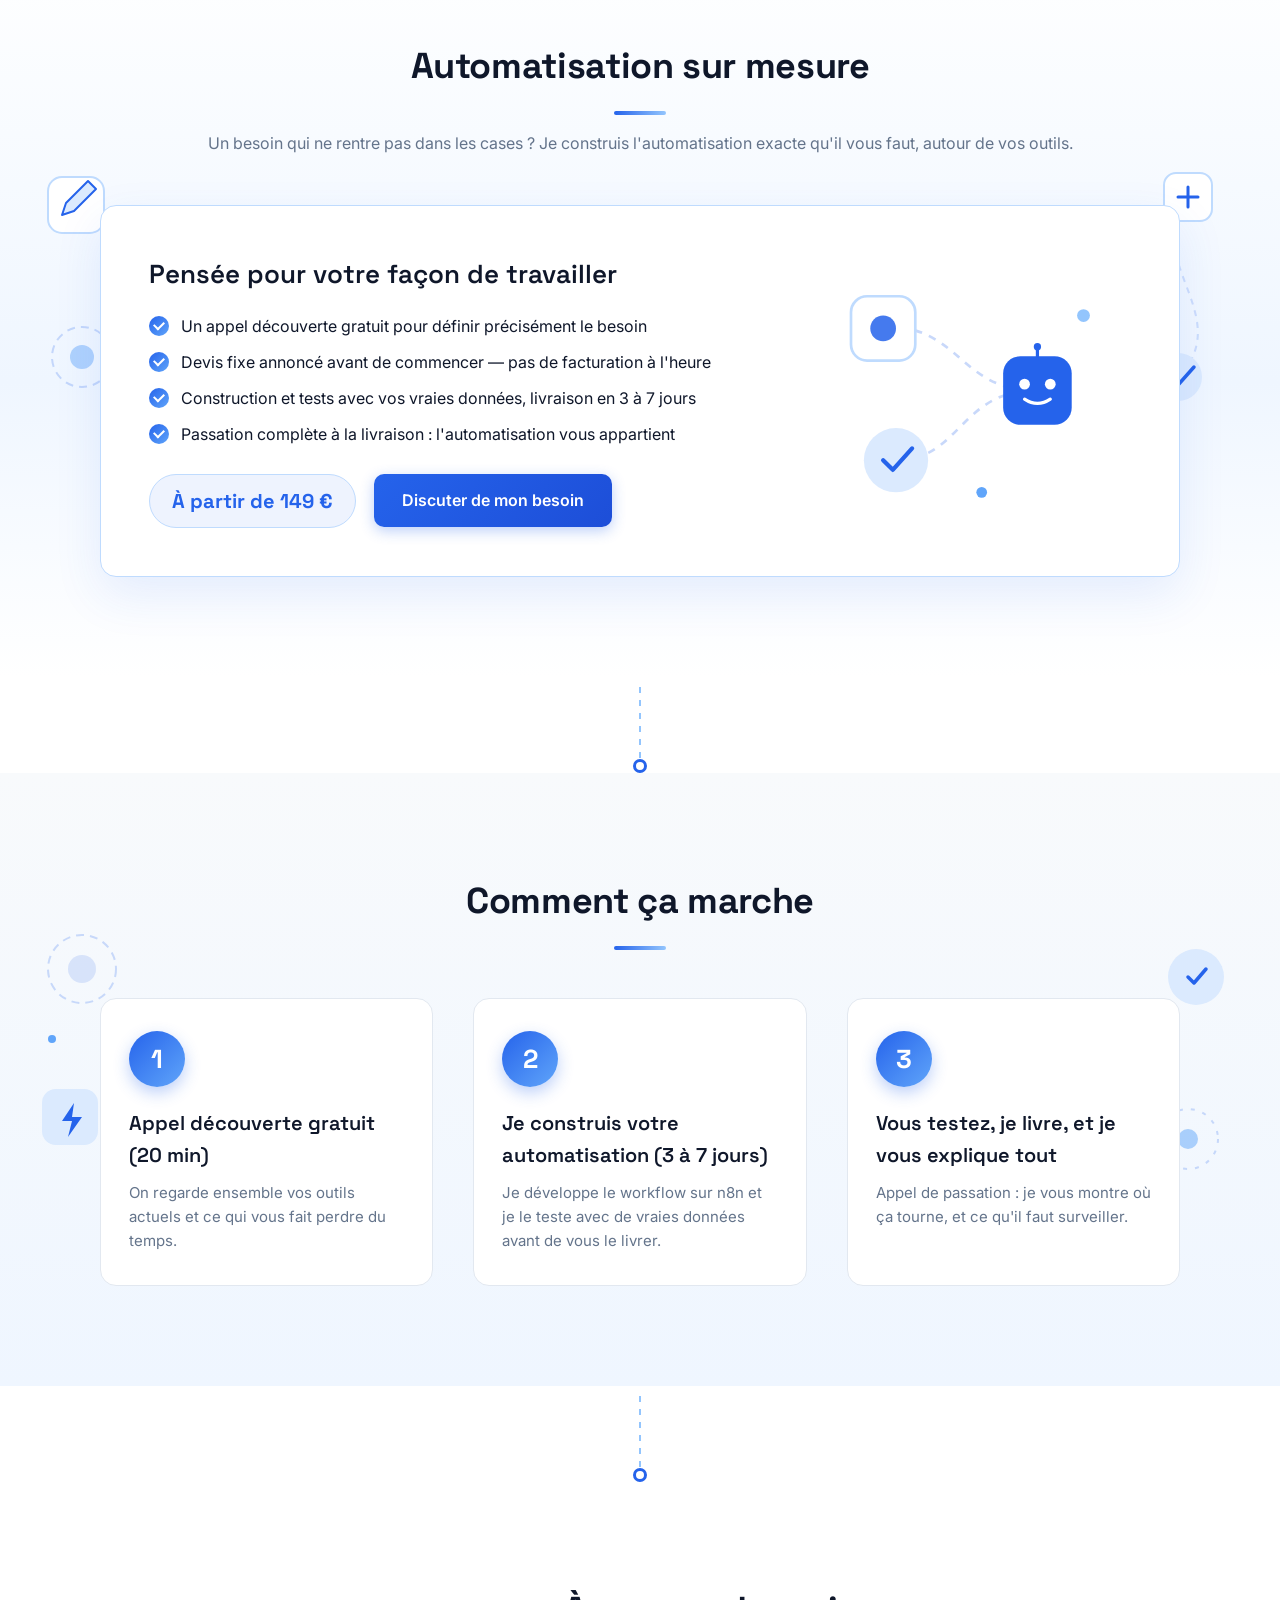
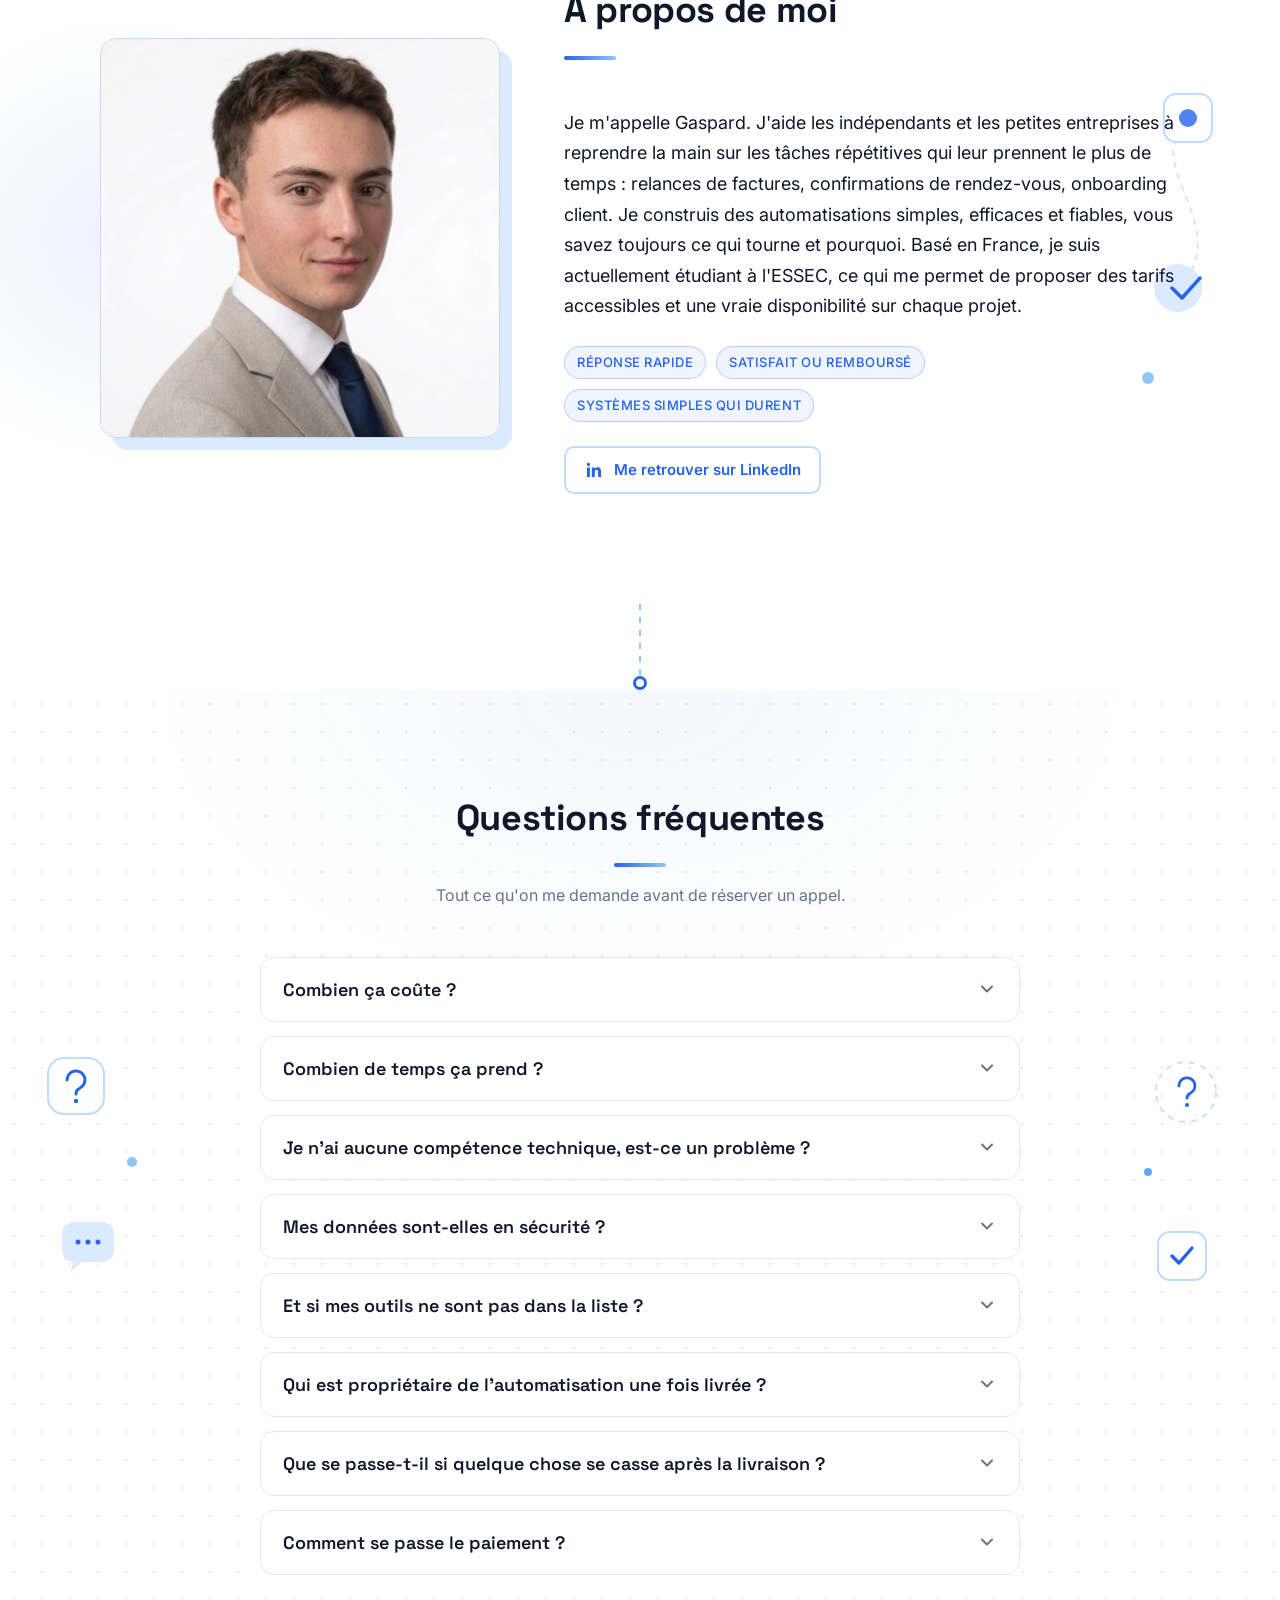
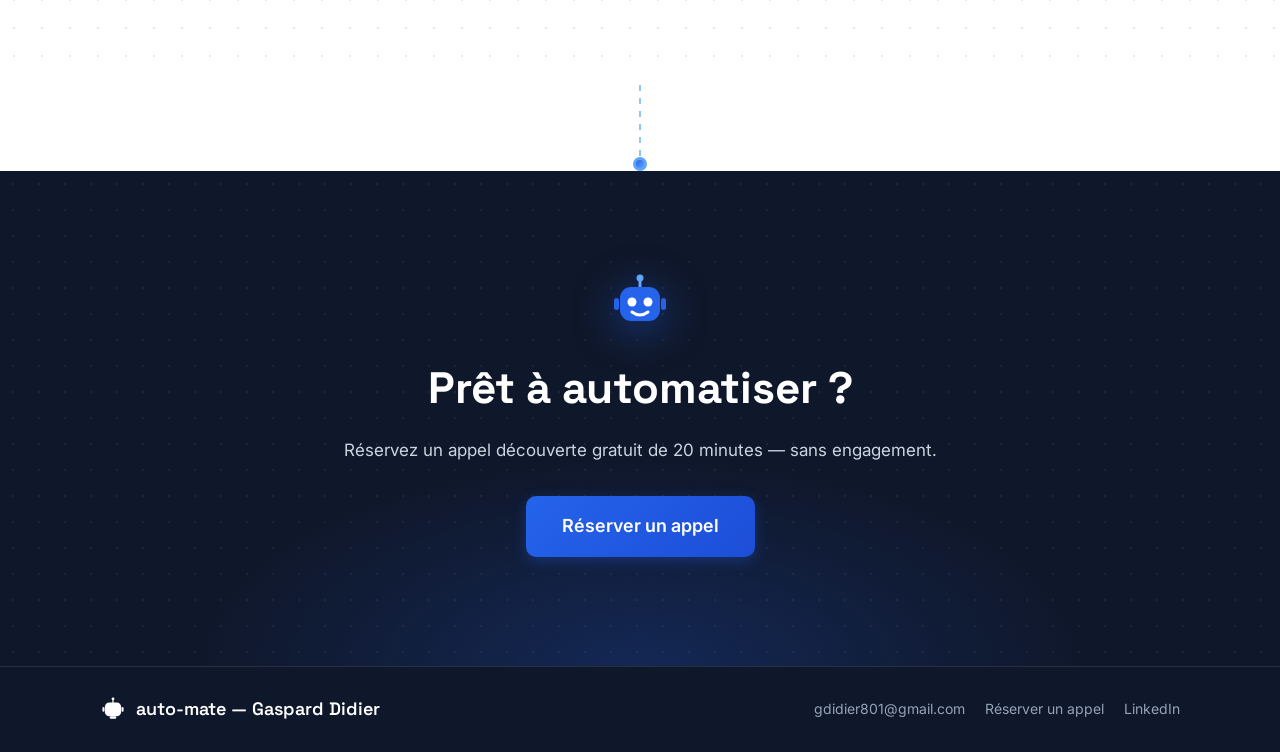
==== commit a70a06c6: "Miniatures (posters) sur toutes les vidéos - Génère un poster par vidéo : frame du workflow n8n comp" ====
--- a/index.html
+++ b/index.html
@@ -130,7 +130,7 @@
 
           <article class="card reveal">
             <div class="card__media">
-              <video class="card__video" controls preload="metadata" playsinline>
+              <video class="card__video" controls preload="none" playsinline poster="assets/images/poster-relances.jpg">
                 <source src="assets/videos/facture-relance.mp4" type="video/mp4">
                 Votre navigateur ne supporte pas la vidéo.
               </video>
@@ -155,7 +155,7 @@
 
           <article class="card reveal">
             <div class="card__media">
-              <video class="card__video" controls preload="metadata" playsinline>
+              <video class="card__video" controls preload="none" playsinline poster="assets/images/poster-rendez-vous.jpg">
                 <source src="assets/videos/rdv-confirmation.mp4" type="video/mp4">
                 Votre navigateur ne supporte pas la vidéo.
               </video>
@@ -182,7 +182,7 @@
 
           <article class="card reveal">
             <div class="card__media">
-              <video class="card__video" controls preload="metadata" playsinline>
+              <video class="card__video" controls preload="none" playsinline poster="assets/images/poster-onboarding.jpg">
                 <source src="assets/videos/onboarding.mp4" type="video/mp4">
                 Votre navigateur ne supporte pas la vidéo.
               </video>
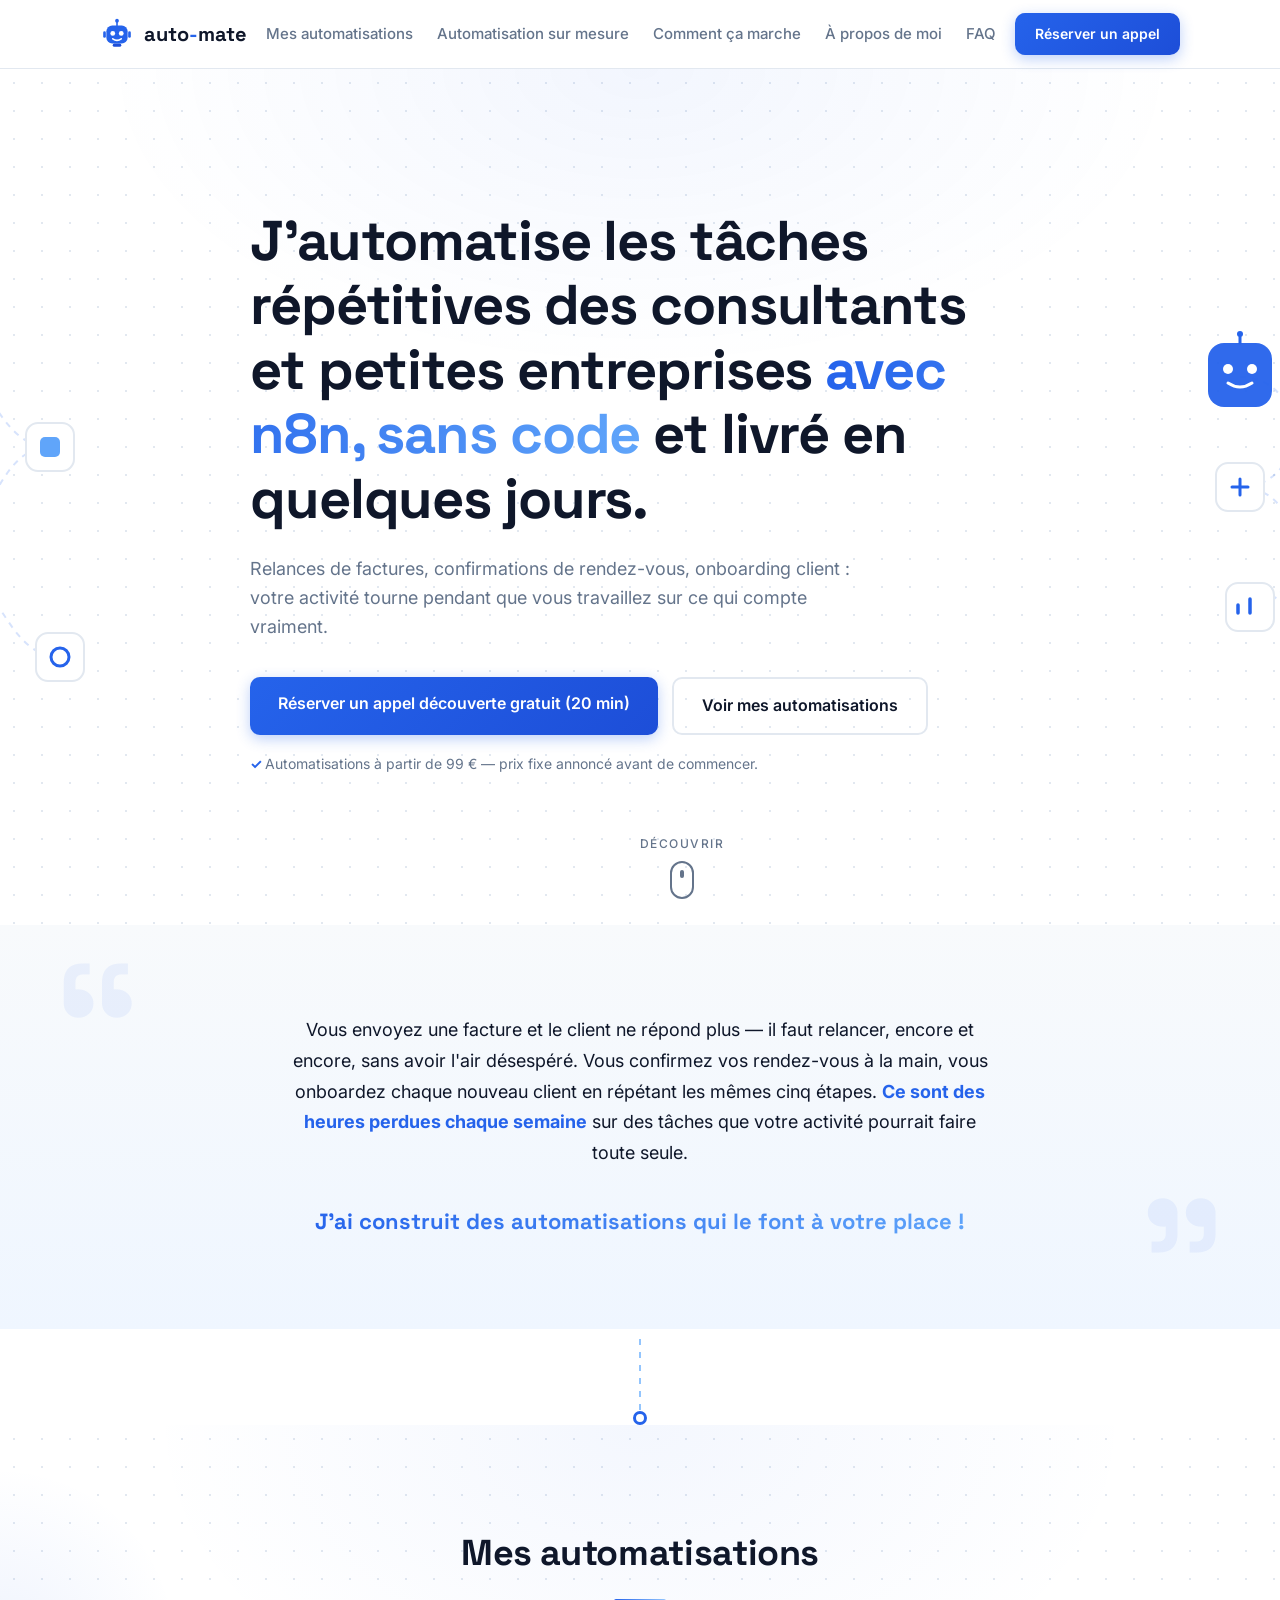
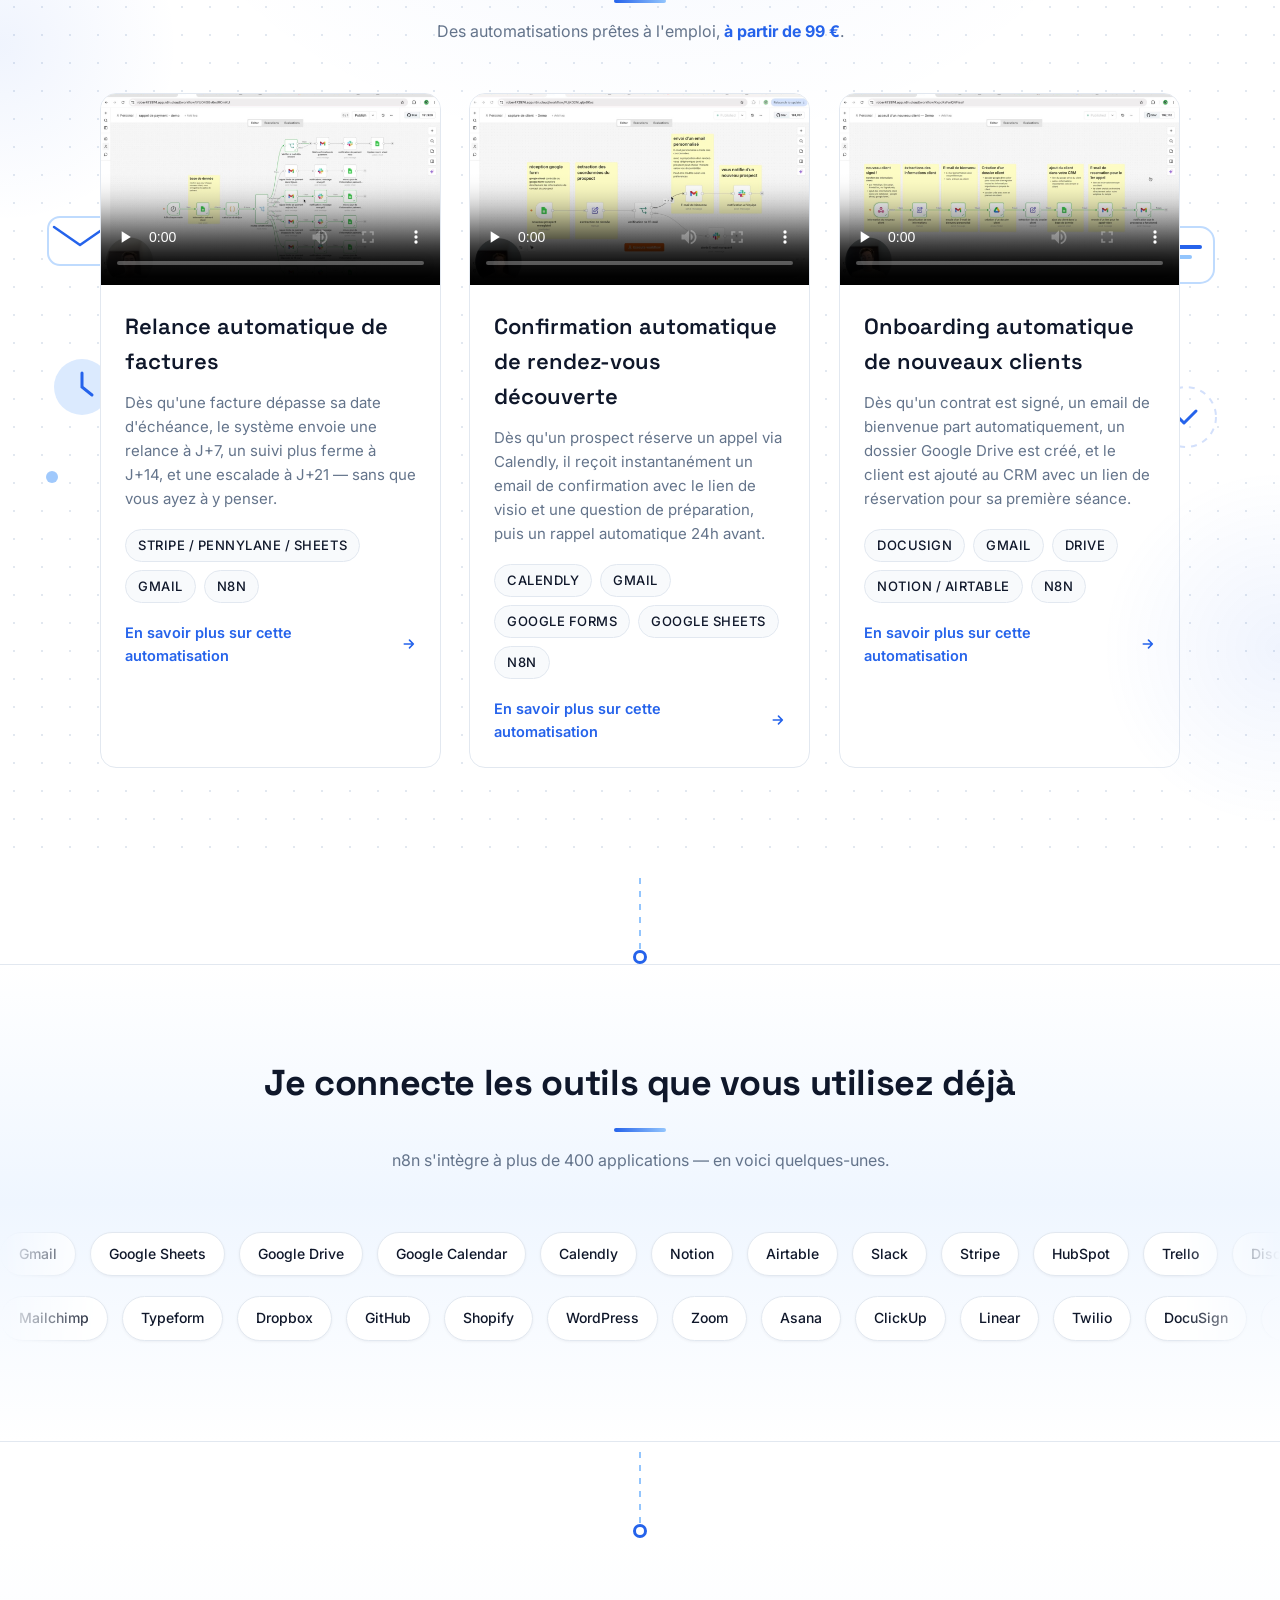
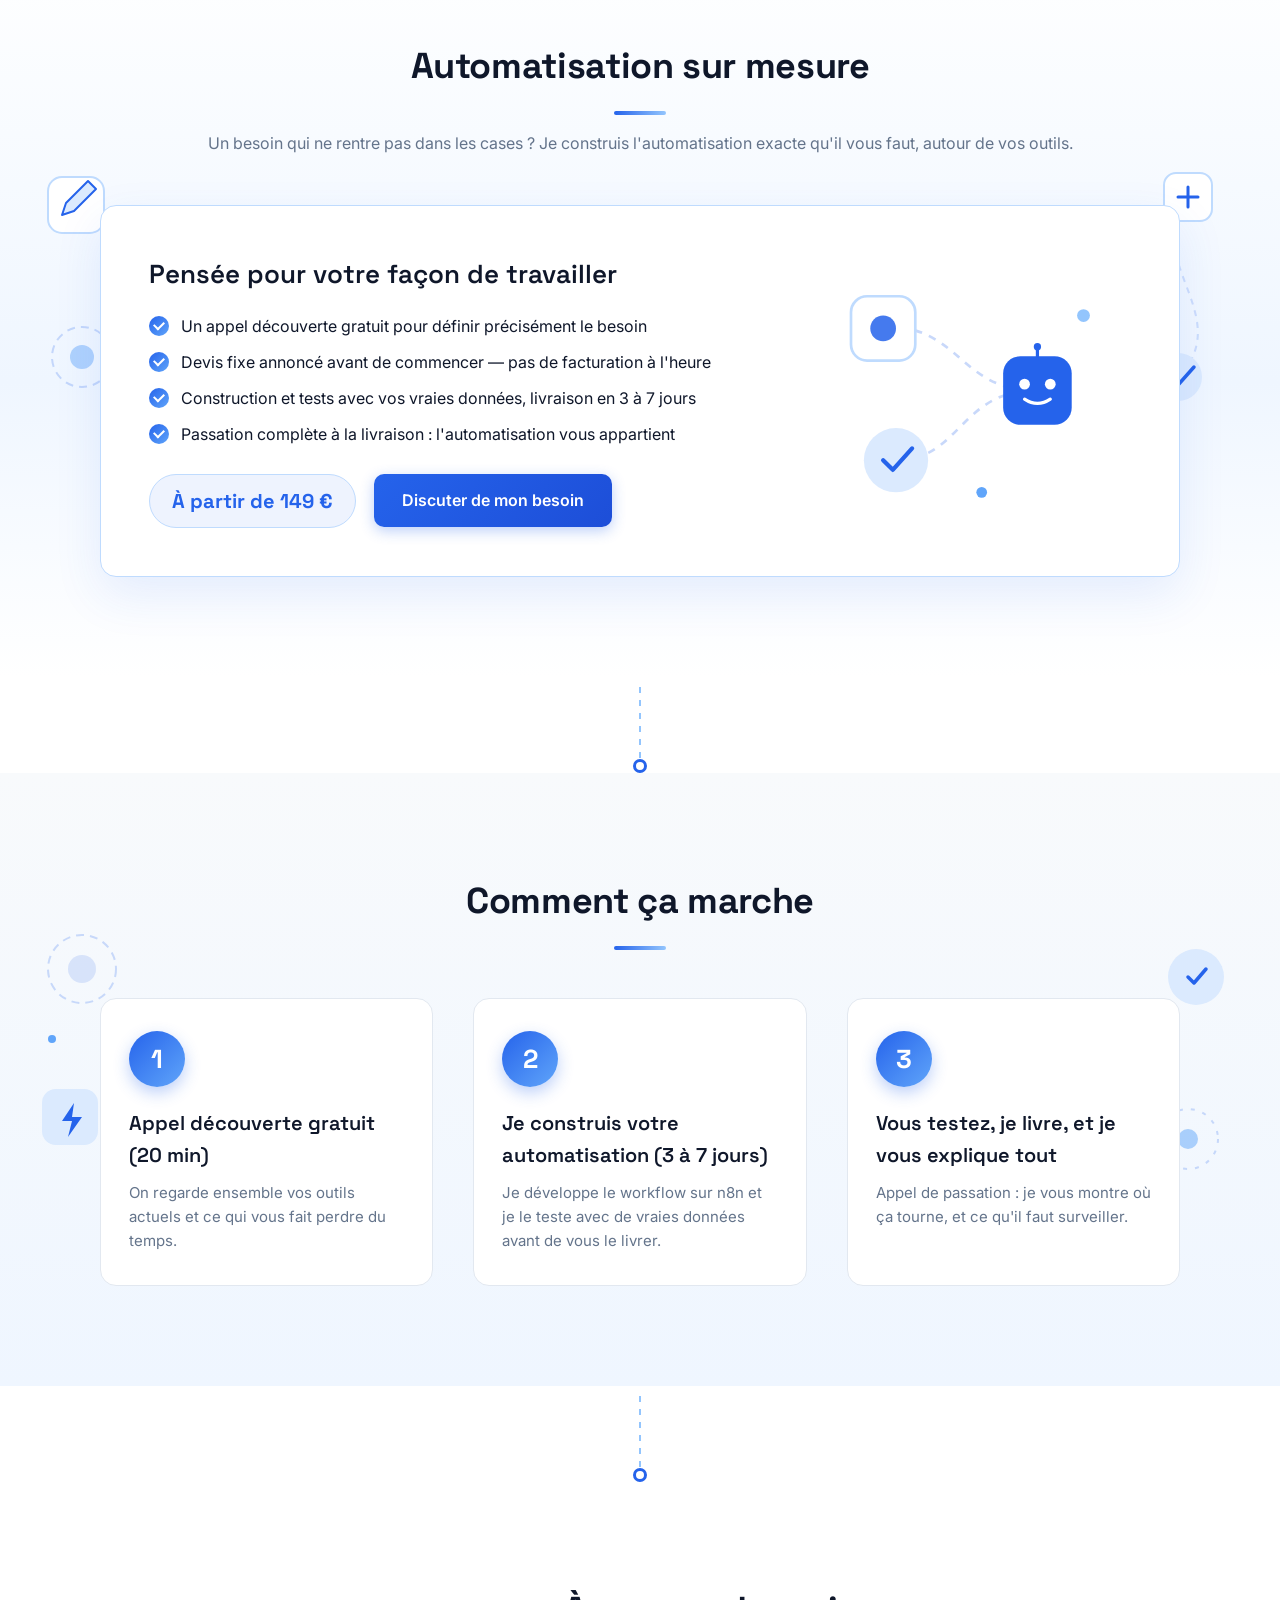
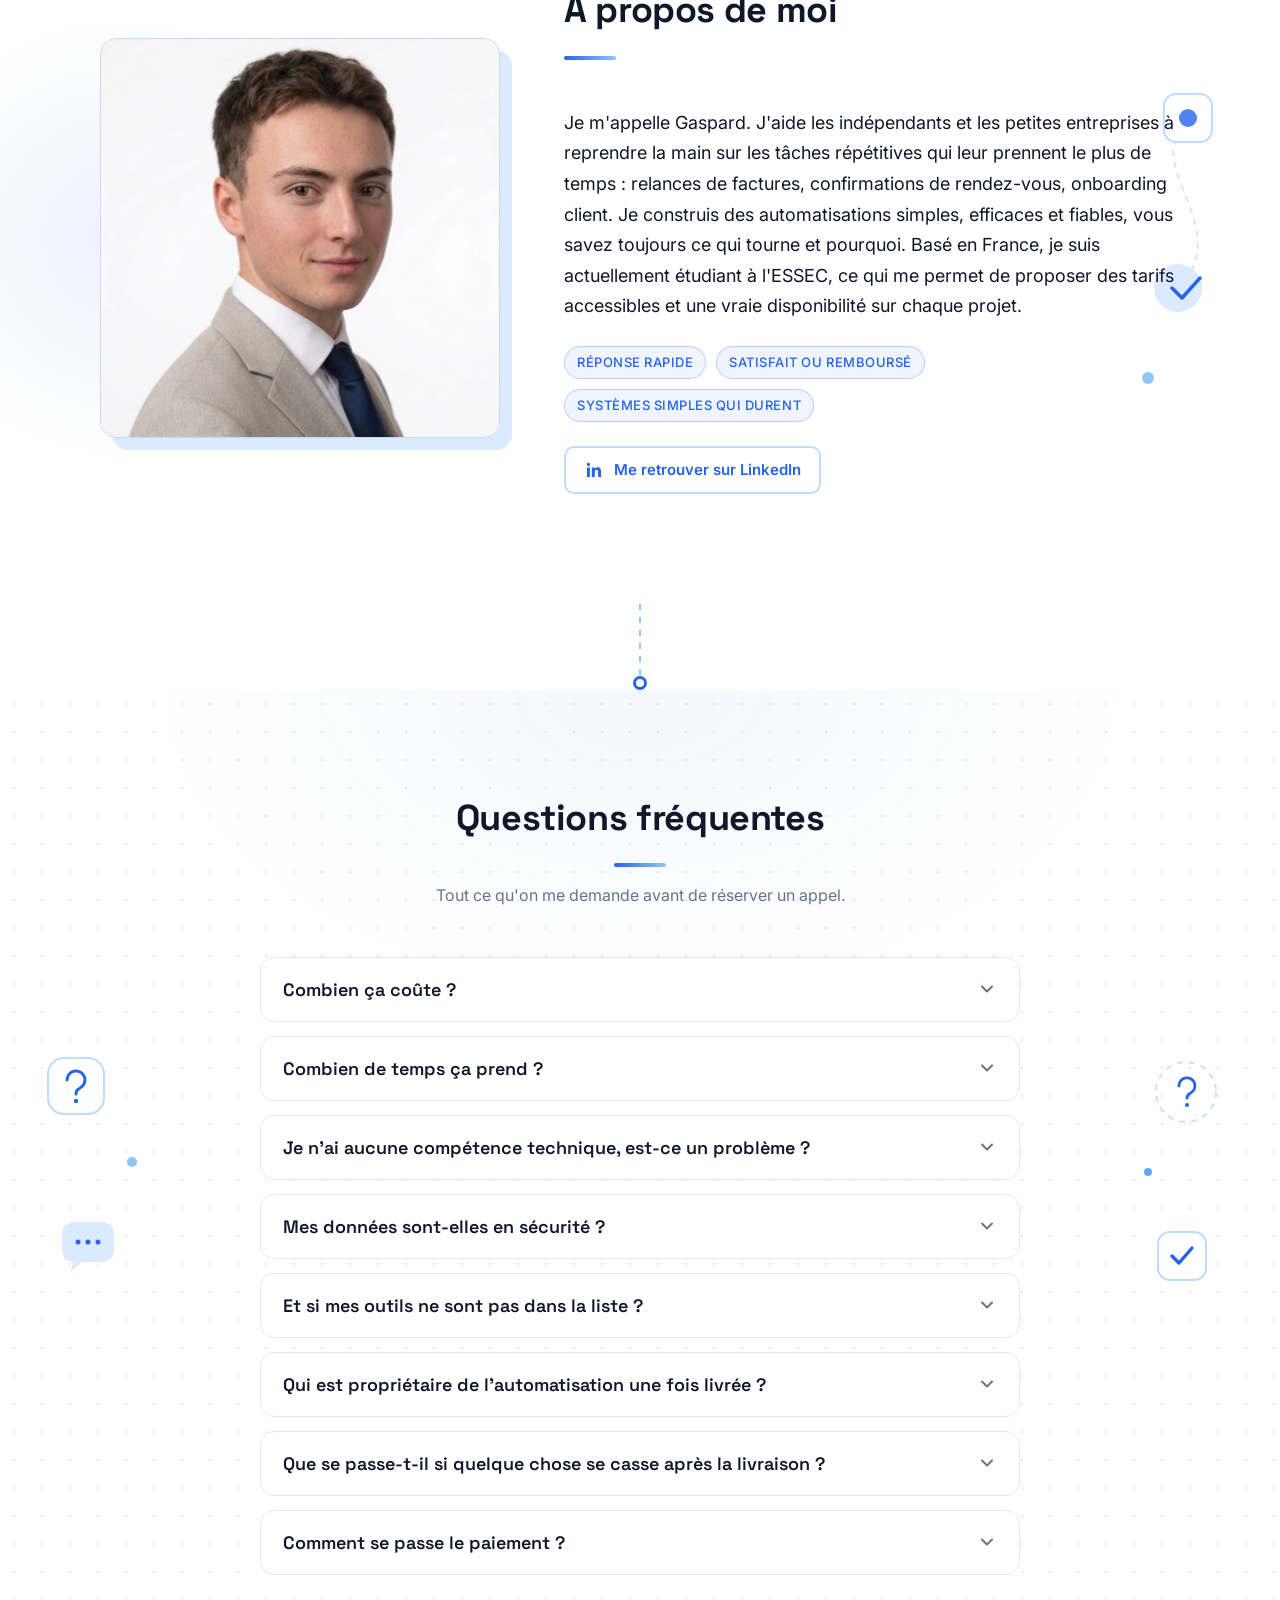
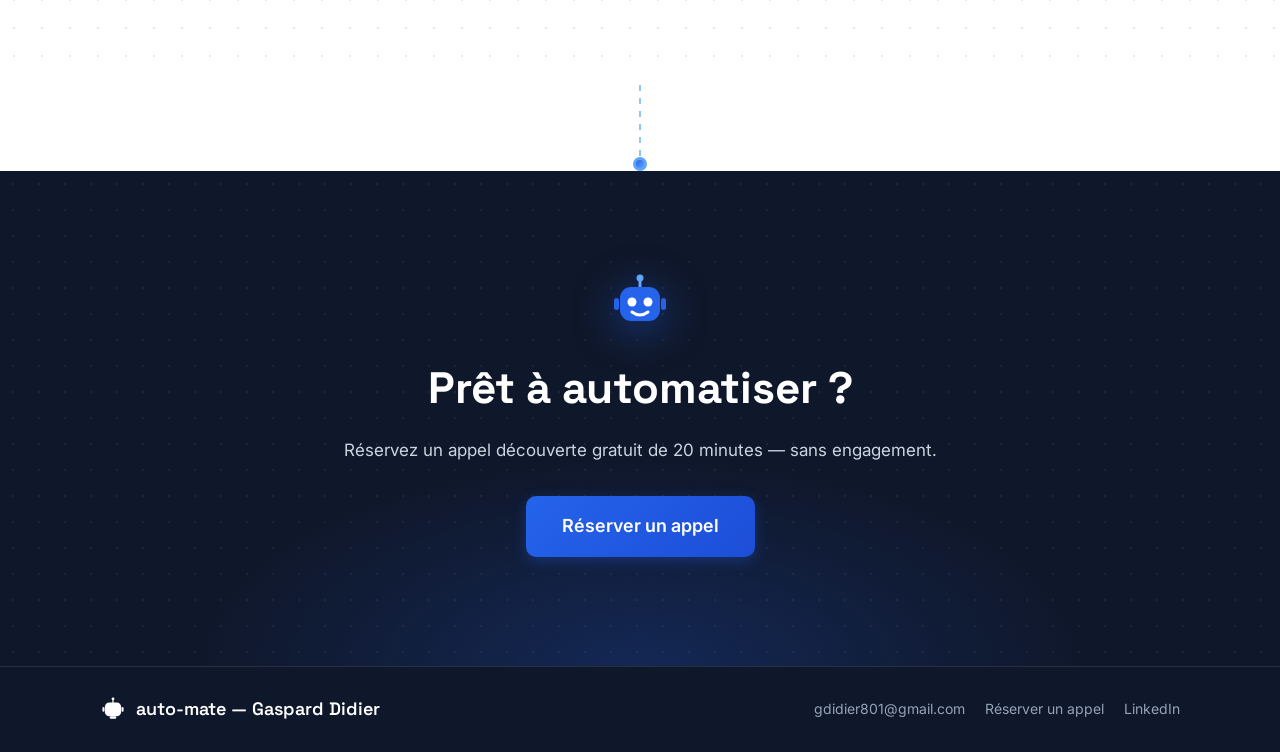
==== commit 512af71f: "Nav : liens de sections dans la barre du haut - Ajoute Mes automatisations, Automatisation sur mesur" ====
--- a/index.html
+++ b/index.html
@@ -28,6 +28,13 @@
         <img src="assets/images/logo.svg" alt="" class="nav__logo" width="34" height="34">
         <span>auto<span class="accent">-</span>mate</span>
       </a>
+      <nav class="nav__links" aria-label="Sections du site">
+        <a href="#automatisations">Mes automatisations</a>
+        <a href="#sur-mesure">Automatisation sur mesure</a>
+        <a href="#process">Comment ça marche</a>
+        <a href="#a-propos">À propos de moi</a>
+        <a href="#faq">FAQ</a>
+      </nav>
       <a href="https://cal.com/gaspard-didier-aiuucr/appel-de-decouverte" class="btn btn--primary btn--small" target="_blank" rel="noopener">Réserver un appel</a>
     </div>
   </header>
--- a/css/style.css
+++ b/css/style.css
@@ -166,6 +166,40 @@
 }
 .nav__brand:hover .nav__logo { transform: rotate(-8deg) scale(1.08); }
 
+/* Liens de sections dans la nav (masqués sur petit écran) */
+.nav__links {
+  display: none;
+  align-items: center;
+  gap: 24px;
+}
+.nav__links a {
+  position: relative;
+  font-size: 15px;
+  font-weight: 500;
+  color: var(--text-muted);
+  text-decoration: none;
+  white-space: nowrap;
+  transition: color 0.2s ease;
+}
+.nav__links a::after {
+  content: "";
+  position: absolute;
+  left: 0;
+  bottom: -5px;
+  width: 0;
+  height: 2px;
+  border-radius: 2px;
+  background: linear-gradient(90deg, var(--accent), var(--blue-400));
+  transition: width 0.25s ease;
+}
+.nav__links a:hover { color: var(--text); }
+.nav__links a:hover::after { width: 100%; }
+
+/* Affichage à partir d'un écran assez large pour les 5 liens */
+@media (min-width: 1080px) {
+  .nav__links { display: flex; }
+}
+
 /* ===== Hero ===== */
 .hero {
   position: relative;
